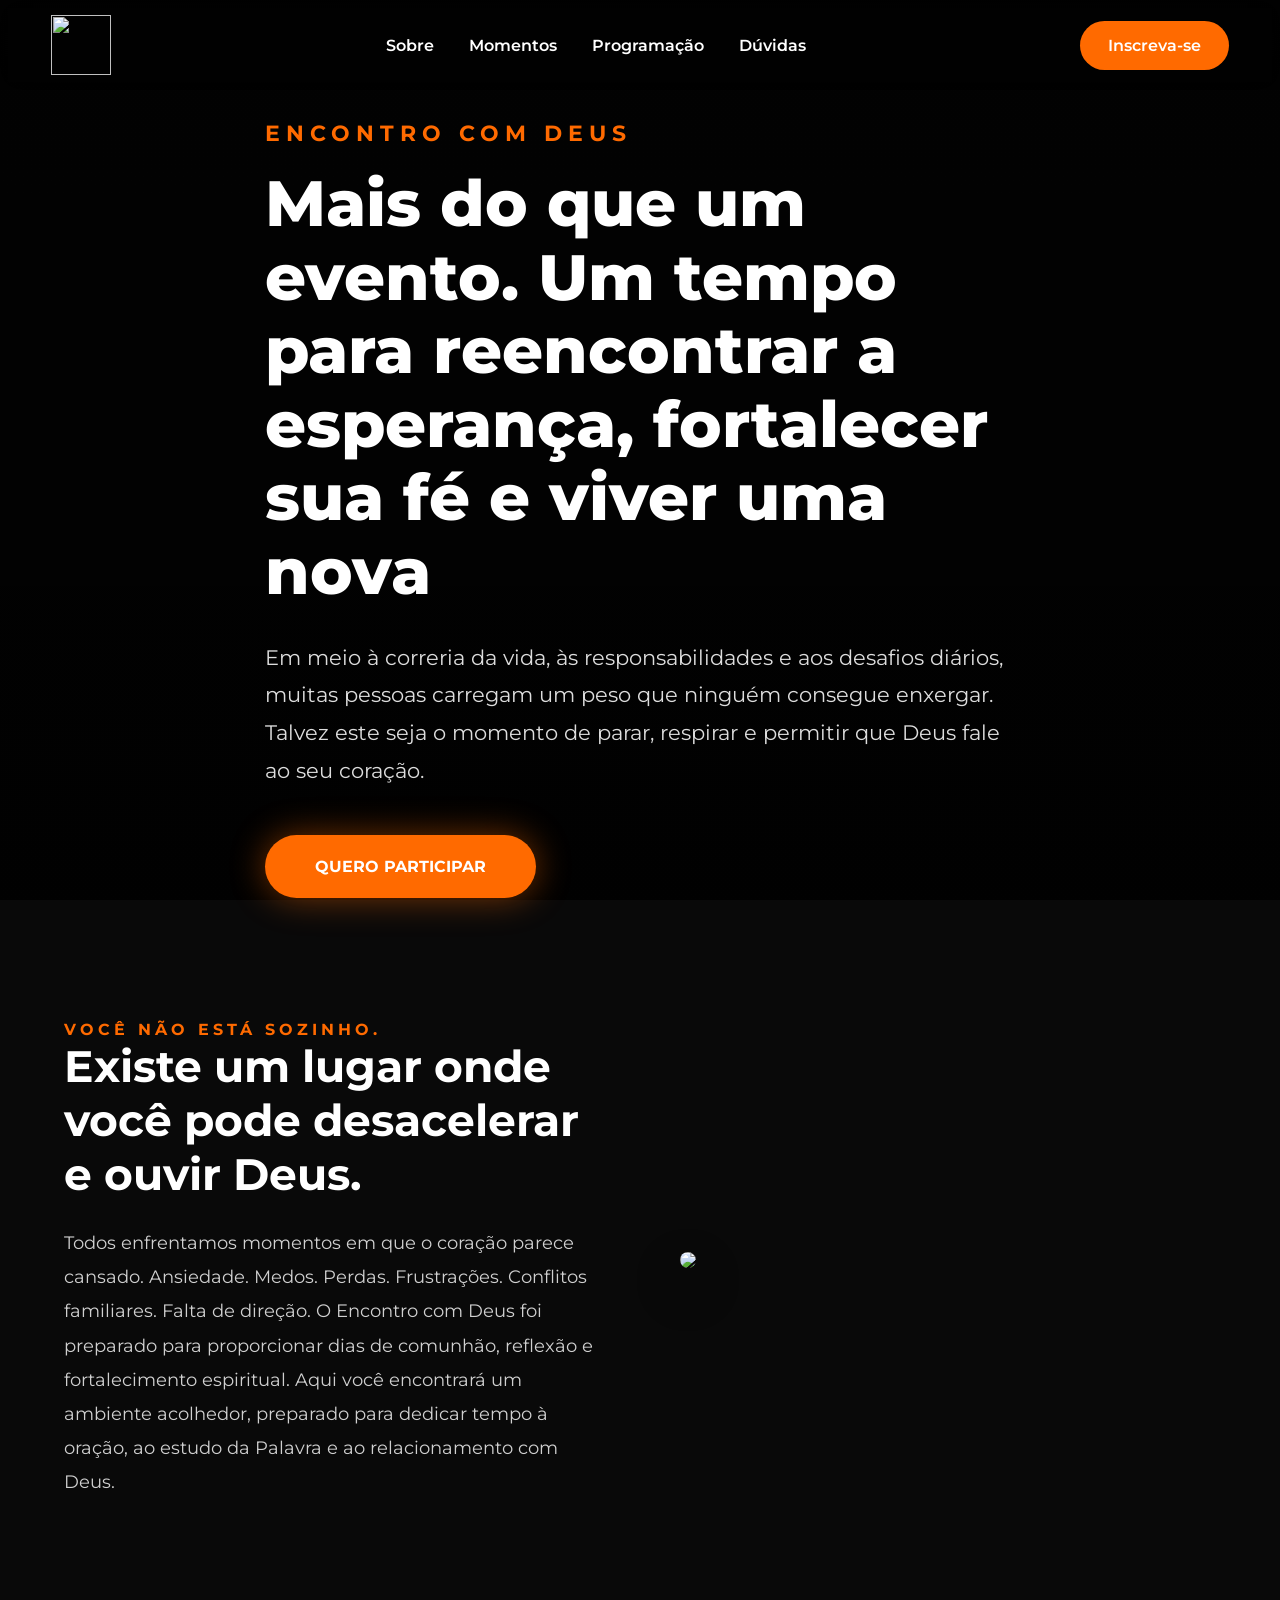
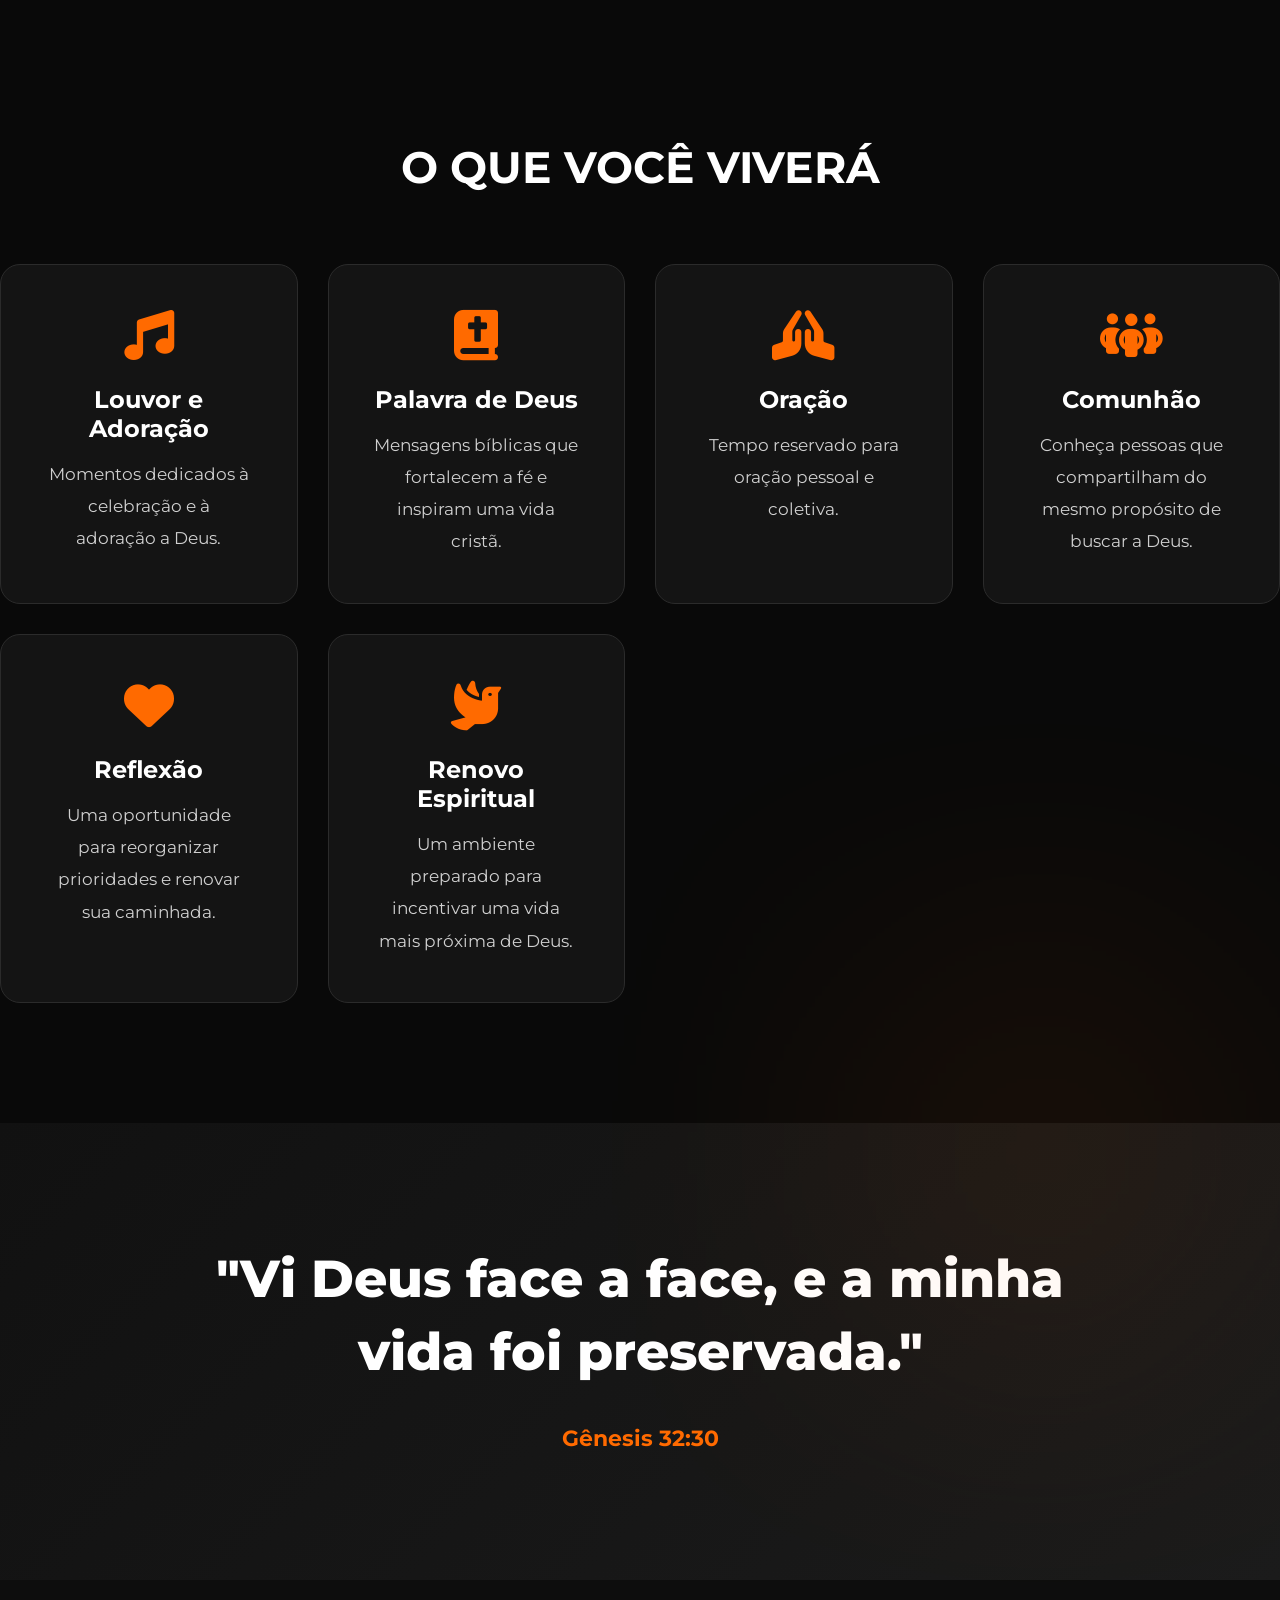
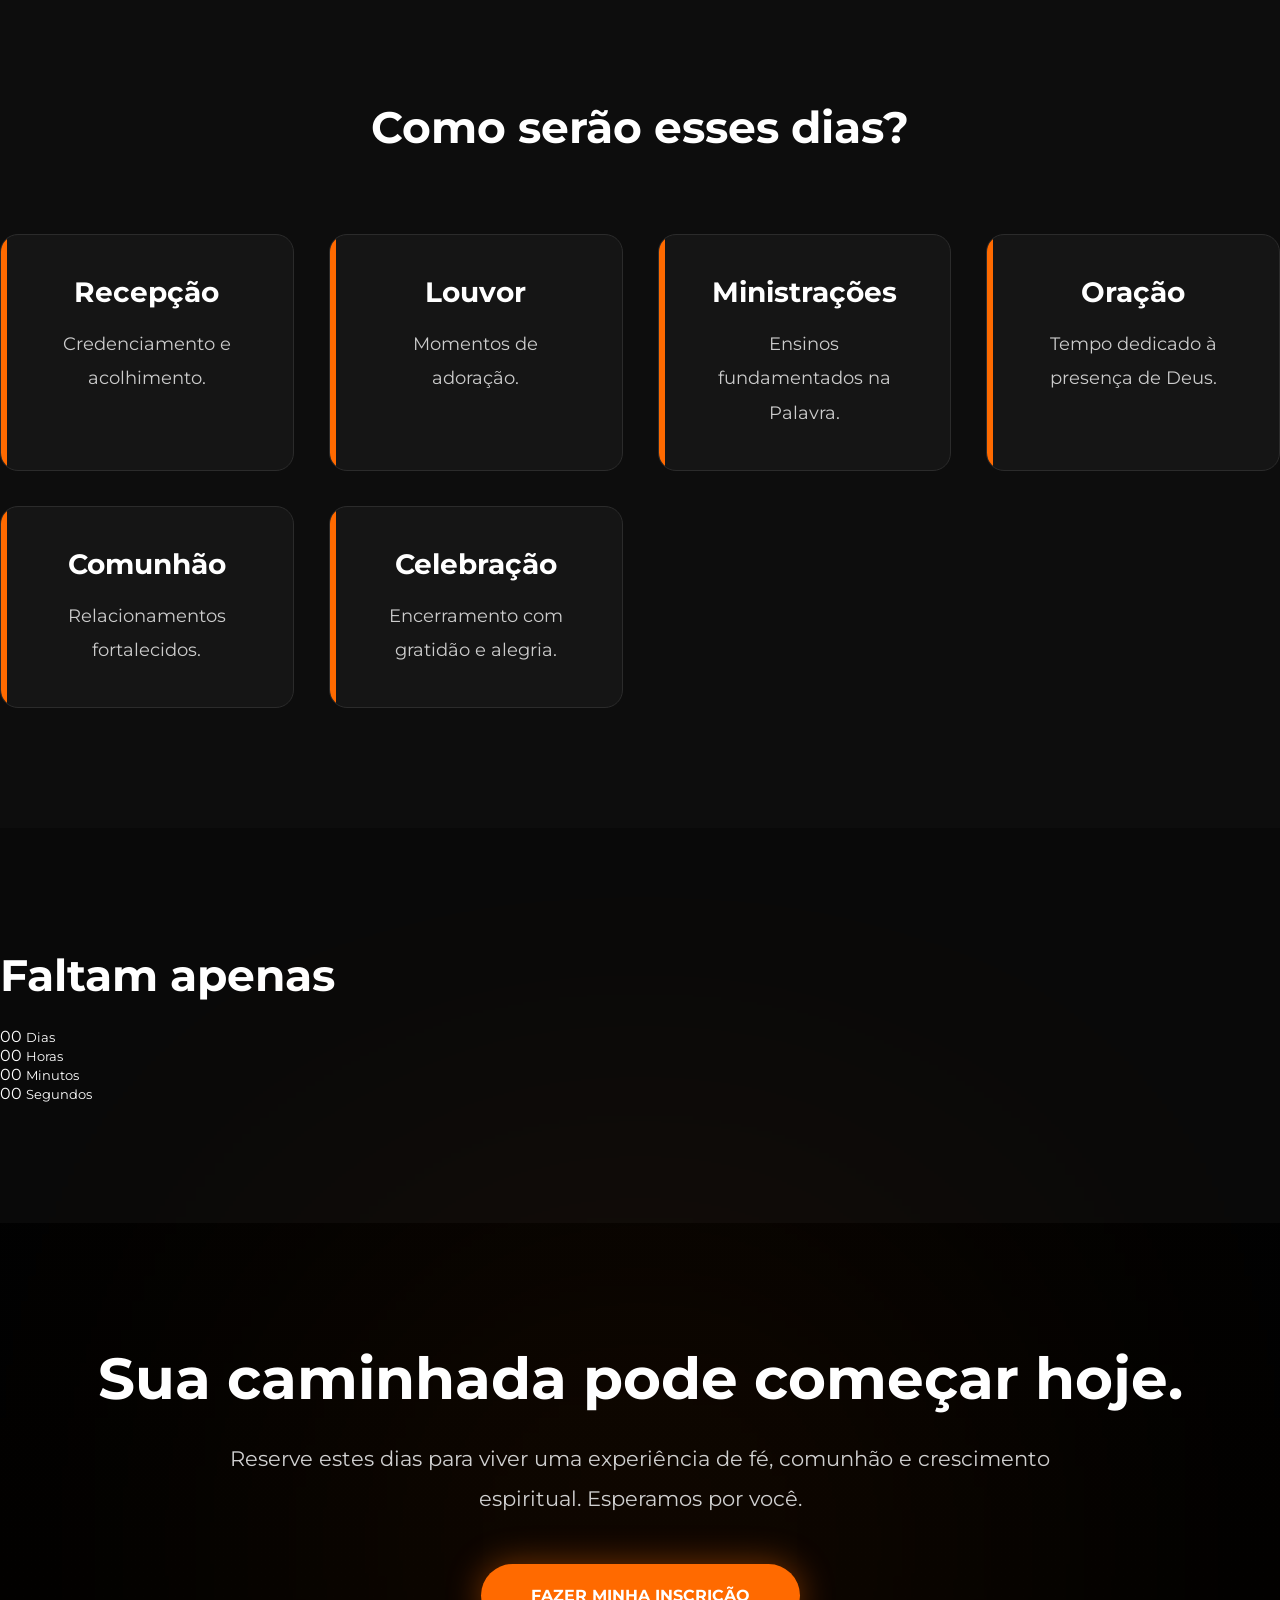
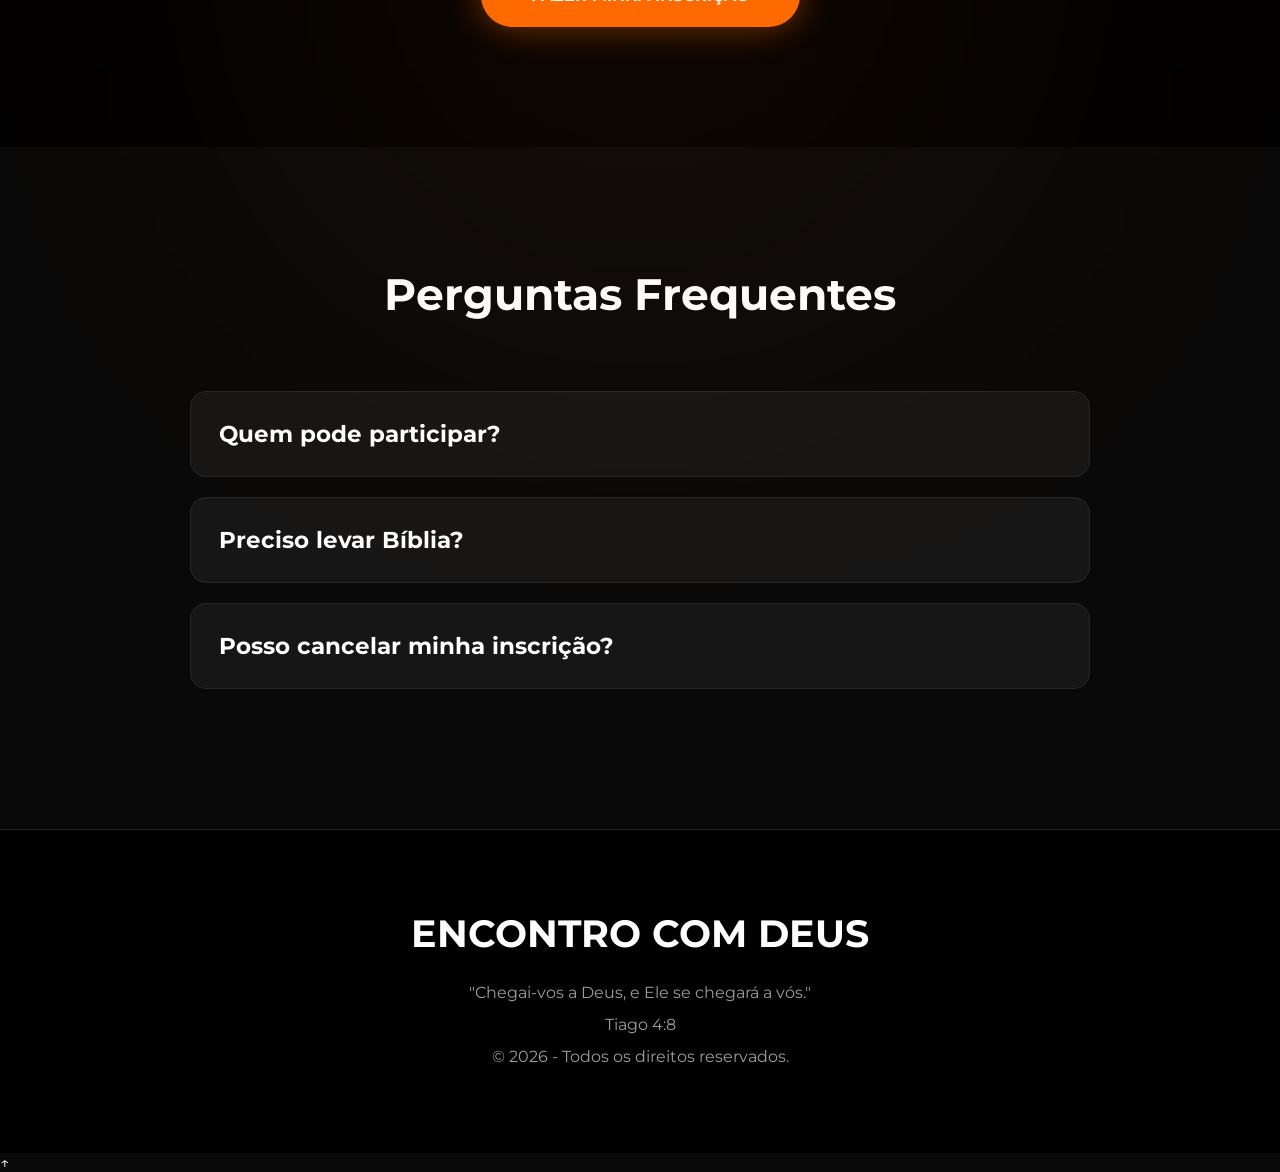
==== index.html @ dfcd941d "Add files via upload" ====
<html lang="pt-BR">

<head>

<meta charset="UTF-8">
<meta name="viewport" content="width=device-width, initial-scale=1.0">

<title>Encontro com Deus | Uma experiência que pode transformar sua vida</title>

<meta name="description" content="Participe do Encontro com Deus. Um retiro preparado para proporcionar momentos de reflexão, comunhão, oração e fortalecimento da fé.">

<link rel="preconnect" href="https://fonts.googleapis.com">
<link rel="preconnect" href="https://fonts.gstatic.com" crossorigin>

<link href="https://fonts.googleapis.com/css2?family=Montserrat:wght@300;400;500;600;700;800&display=swap" rel="stylesheet">

<link rel="stylesheet" href="style.css">

<link rel="stylesheet"
href="https://cdnjs.cloudflare.com/ajax/libs/font-awesome/6.5.2/css/all.min.css">

</head>

<body>

<header>

<nav class="navbar">

<div class="logo">

<img src="img/logo.png">

</div>

<ul>

<li><a href="#sobre">Sobre</a></li>

<li><a href="#momentos">Momentos</a></li>

<li><a href="#programacao">Programação</a></li>

<li><a href="#faq">Dúvidas</a></li>

</ul>

<a href="LINK_GOOGLE_FORMS" class="btn-menu">

Inscreva-se

</a>

</nav>

</header>

<section class="hero">

<div class="overlay"></div>

<div class="hero-content">

<h3>ENCONTRO COM DEUS</h3>

<h1>

Mais do que um evento.

Um tempo para reencontrar a esperança,
fortalecer sua fé e viver uma nova experiência com Deus.

</h1>

<p>

Em meio à correria da vida, às responsabilidades e aos desafios diários, muitas pessoas carregam um peso que ninguém consegue enxergar.

Talvez este seja o momento de parar, respirar e permitir que Deus fale ao seu coração.

</p>

<a href="https://forms.gle/5TRZBUUf41efLRYp8" class="btn-primary">

QUERO PARTICIPAR

</a>

</div>

</section>

<section id="sobre" class="sobre">

<div class="container">

<div class="texto">

<span>VOCÊ NÃO ESTÁ SOZINHO.</span>

<h2>

Existe um lugar onde você pode desacelerar e ouvir Deus.

</h2>

<p>

Todos enfrentamos momentos em que o coração parece cansado.

Ansiedade.

Medos.

Perdas.

Frustrações.

Conflitos familiares.

Falta de direção.

O Encontro com Deus foi preparado para proporcionar dias de comunhão, reflexão e fortalecimento espiritual.

Aqui você encontrará um ambiente acolhedor, preparado para dedicar tempo à oração, ao estudo da Palavra e ao relacionamento com Deus.

</p>

</div>

<div class="imagem">

<img src="img/oracao.png">

</div>

</div>

</section>

<section id="momentos" class="cards">

<h2>

O QUE VOCÊ VIVERÁ

</h2>

<div class="grid">

<div class="card">

<i class="fa-solid fa-music"></i>

<h3>Louvor e Adoração</h3>

<p>

Momentos dedicados à celebração e à adoração a Deus.

</p>

</div>

<div class="card">

<i class="fa-solid fa-book-bible"></i>

<h3>Palavra de Deus</h3>

<p>

Mensagens bíblicas que fortalecem a fé e inspiram uma vida cristã.

</p>

</div>

<div class="card">

<i class="fa-solid fa-hands-praying"></i>

<h3>Oração</h3>

<p>

Tempo reservado para oração pessoal e coletiva.

</p>

</div>

<div class="card">

<i class="fa-solid fa-people-group"></i>

<h3>Comunhão</h3>

<p>

Conheça pessoas que compartilham do mesmo propósito de buscar a Deus.

</p>

</div>

<div class="card">

<i class="fa-solid fa-heart"></i>

<h3>Reflexão</h3>

<p>

Uma oportunidade para reorganizar prioridades e renovar sua caminhada.

</p>

</div>

<div class="card">

<i class="fa-solid fa-dove"></i>

<h3>Renovo Espiritual</h3>

<p>

Um ambiente preparado para incentivar uma vida mais próxima de Deus.

</p>

</div>

</div>

</section>

<section class="versiculo">

<div class="container">

<h2>

"Vi Deus face a face, e a minha vida foi preservada."

</h2>

<p>

Gênesis 32:30

</p>

</div>

</section>

<section id="programacao">

<h2>

Como serão esses dias?

</h2>

<div class="timeline">

<div>

<h3>Recepção</h3>

<p>Credenciamento e acolhimento.</p>

</div>

<div>

<h3>Louvor</h3>

<p>Momentos de adoração.</p>

</div>

<div>

<h3>Ministrações</h3>

<p>Ensinos fundamentados na Palavra.</p>

</div>

<div>

<h3>Oração</h3>

<p>Tempo dedicado à presença de Deus.</p>

</div>

<div>

<h3>Comunhão</h3>

<p>Relacionamentos fortalecidos.</p>

</div>

<div>

<h3>Celebração</h3>

<p>Encerramento com gratidão e alegria.</p>

</div>

</div>

</section>

<section class="cta">

<div class="overlay"></div>

<div class="content">

<h2>

Sua caminhada pode começar hoje.

</h2>

<p>

Reserve estes dias para viver uma experiência de fé, comunhão e crescimento espiritual.

Esperamos por você.

</p>

<a href="https://forms.gle/5TRZBUUf41efLRYp8" class="btn-primary">

FAZER MINHA INSCRIÇÃO

</a>

</div>

</section>

<section id="faq">

<h2>

Perguntas Frequentes

</h2>

<div class="faq">

<div class="item">

<h3>

Quem pode participar?

</h3>

<p>

Todas as pessoas inscritas conforme as orientações da organização.

</p>

</div>

<div class="item">

<h3>

Preciso levar Bíblia?

</h3>

<p>

Sim. Recomendamos levar sua Bíblia, roupas confortáveis, itens de higiene e medicamentos de uso contínuo.

</p>

</div>

<div class="item">

<h3>

Posso cancelar minha inscrição?

</h3>

<p>

Entre em contato com a organização para orientações.

</p>

</div>

</div>

</section>

<footer>

<h2>

ENCONTRO COM DEUS

</h2>

<p>

"Chegai-vos a Deus, e Ele se chegará a vós."

<br>

Tiago 4:8

</p>

<p>

© 2026 - Todos os direitos reservados.

</p>

</footer>

<script src="script.js"></script>

</body>

</html>
---- style.css ----
/* ===================================================
   ENCONTRO COM DEUS
   Landing Page Premium
=================================================== */

:root{

    --black:#090909;
    --dark:#111111;
    --orange:#ff6a00;
    --orange2:#ff8c1a;
    --white:#ffffff;
    --gray:#bdbdbd;
    --border:#2b2b2b;

    --radius:18px;

    --shadow:0 20px 50px rgba(0,0,0,.35);

}

*{

margin:0;
padding:0;
box-sizing:border-box;

}

html{

scroll-behavior:smooth;

}

body{

font-family:'Montserrat',sans-serif;
background:var(--black);
color:white;
overflow-x:hidden;

}

img{

max-width:100%;

}

a{

text-decoration:none;

}

.container{

width:min(1200px,90%);
margin:auto;

}

/*=========================
MENU
==========================*/

header{

position:fixed;
width:100%;
top:0;
left:0;
z-index:999;

background:rgba(0,0,0,.45);
backdrop-filter:blur(12px);

transition:.4s;

}

.navbar{

height:90px;

display:flex;
justify-content:space-between;
align-items:center;

width:min(1200px,92%);
margin:auto;

}

.logo img{

height:60px;

}

.navbar ul{

display:flex;
gap:35px;

list-style:none;

}

.navbar a{

color:white;

font-weight:600;

transition:.3s;

}

.navbar ul a:hover{

color:var(--orange);

}

.btn-menu{

background:var(--orange);

padding:15px 28px;

border-radius:40px;

font-weight:700;

transition:.35s;

}

.btn-menu:hover{

background:white;

color:black;

transform:translateY(-3px);

}

/*=========================
HERO
==========================*/

.hero{

height:100vh;

background:
linear-gradient(rgba(0,0,0,.75),
rgba(0,0,0,.88)),
url(img/banner.jpg);

background-size:cover;
background-position:center;

display:flex;

align-items:center;

position:relative;

}

.hero-content{

width:min(1200px,90%);
margin:auto;

max-width:750px;

}

.hero h3{

color:var(--orange);

font-size:22px;

letter-spacing:6px;

margin-bottom:20px;

}

.hero h1{

font-size:64px;

line-height:1.15;

font-weight:800;

margin-bottom:30px;

}

.hero p{

font-size:21px;

color:#ddd;

line-height:1.8;

margin-bottom:45px;

}

.btn-primary{

display:inline-block;

padding:22px 50px;

background:var(--orange);

color:white;

font-weight:700;

border-radius:60px;

transition:.4s;

box-shadow:0 0 35px rgba(255,106,0,.45);

}

.btn-primary:hover{

transform:translateY(-5px);

background:white;

color:black;

}

/*=========================
SEÇÕES
==========================*/

section{

padding:120px 0;

}

section h2{

font-size:44px;

margin-bottom:25px;

}

section p{

font-size:18px;

line-height:1.9;

color:#d0d0d0;

}

/*=========================
SOBRE
==========================*/

.sobre .container{

display:grid;

grid-template-columns:1fr 1fr;

gap:80px;

align-items:center;

}

.sobre span{

color:var(--orange);

font-weight:700;

letter-spacing:4px;

}

.sobre img{

border-radius:25px;

box-shadow:var(--shadow);

}

/*=========================
CARDS
==========================*/

.cards{

text-align:center;

}

.grid{

display:grid;

grid-template-columns:

repeat(auto-fit,minmax(280px,1fr));

gap:30px;

margin-top:70px;

}

.card{

background:#141414;

padding:45px;

border-radius:20px;

border:1px solid var(--border);

transition:.4s;

}

.card:hover{

transform:translateY(-10px);

border-color:var(--orange);

box-shadow:

0 15px 40px rgba(255,106,0,.15);

}

.card i{

font-size:50px;

color:var(--orange);

margin-bottom:25px;

}

.card h3{

margin-bottom:15px;

font-size:24px;

}

.card p{

font-size:17px;

}
/*==================================
VERSÍCULO
===================================*/

.versiculo{

    background:linear-gradient(135deg,#111,#1b1b1b);
    text-align:center;
    position:relative;

}

.versiculo::before{

    content:"";
    position:absolute;
    width:220px;
    height:220px;
    background:#ff6a00;
    filter:blur(150px);
    top:-80px;
    right:10%;
    opacity:.25;

}

.versiculo h2{

    font-size:52px;
    max-width:900px;
    margin:auto;
    line-height:1.4;
    font-weight:800;

}

.versiculo p{

    margin-top:30px;
    color:var(--orange);
    font-size:22px;
    font-weight:700;

}

/*==================================
TIMELINE
===================================*/

#programacao{

    background:#0d0d0d;
    text-align:center;

}

.timeline{

    margin-top:80px;

    display:grid;

    grid-template-columns:repeat(auto-fit,minmax(280px,1fr));

    gap:35px;

}

.timeline div{

    background:#151515;

    border:1px solid #2b2b2b;

    border-radius:18px;

    padding:40px;

    transition:.35s;

    position:relative;

    overflow:hidden;

}

.timeline div::before{

    content:"";

    position:absolute;

    top:0;
    left:0;

    width:6px;
    height:100%;

    background:var(--orange);

}

.timeline div:hover{

    transform:translateY(-8px);

    border-color:var(--orange);

    box-shadow:0 20px 45px rgba(255,106,0,.18);

}

.timeline h3{

    font-size:28px;
    margin-bottom:18px;

}

.timeline p{

    color:#ccc;

}

/*==================================
CTA
===================================*/

.cta{

    position:relative;

    background:

    linear-gradient(rgba(0,0,0,.85),
    rgba(0,0,0,.90)),
    url(img/cta.jpg);

    background-size:cover;
    background-position:center;

    text-align:center;

}

.cta::before{

    content:"";

    position:absolute;

    width:400px;
    height:400px;

    background:#ff6a00;

    filter:blur(220px);

    opacity:.18;

    left:50%;

    transform:translateX(-50%);

}

.cta .content{

    position:relative;
    z-index:2;

}

.cta h2{

    font-size:58px;

    margin-bottom:25px;

}

.cta p{

    max-width:850px;

    margin:auto;

    margin-bottom:45px;

    font-size:21px;

}

/*==================================
FAQ
===================================*/

#faq{

    background:#090909;

}

#faq h2{

    text-align:center;

    margin-bottom:70px;

}

.faq{

    width:min(900px,92%);

    margin:auto;

}

.item{

    margin-bottom:20px;

    border-radius:16px;

    background:#161616;

    border:1px solid #292929;

    overflow:hidden;

}

.item h3{

    padding:28px;

    cursor:pointer;

    font-size:23px;

    transition:.3s;

}

.item h3:hover{

    color:var(--orange);

}

.item p{

    padding:0 28px 28px;

    color:#bfbfbf;

}

/*==================================
FOOTER
===================================*/

footer{

    padding:80px 0;

    background:#000;

    text-align:center;

    border-top:1px solid #222;

}

footer h2{

    font-size:38px;

    margin-bottom:20px;

}

footer p{

    color:#9c9c9c;

    line-height:2;

}

/*==================================
BOTÃO FLUTUANTE
===================================*/

.whatsapp{

    position:fixed;

    right:25px;

    bottom:25px;

    width:70px;

    height:70px;

    background:#25D366;

    border-radius:50%;

    display:flex;

    align-items:center;

    justify-content:center;

    color:white;

    font-size:34px;

    z-index:999;

    box-shadow:0 15px 35px rgba(0,0,0,.4);

    transition:.3s;

}

.whatsapp:hover{

    transform:scale(1.12);

}

/*==================================
ANIMAÇÕES
===================================*/

.fade{

    opacity:0;

    transform:translateY(50px);

    transition:all .8s ease;

}

.fade.show{

    opacity:1;

    transform:translateY(0);

}

.glow{

    animation:glow 2.8s infinite;

}

@keyframes glow{

0%{

box-shadow:0 0 10px rgba(255,106,0,.2);

}

50%{

box-shadow:0 0 35px rgba(255,106,0,.65);

}

100%{

box-shadow:0 0 10px rgba(255,106,0,.2);

}

}

/*==================================
RESPONSIVIDADE
===================================*/

@media(max-width:992px){

.hero h1{

font-size:46px;

}

.sobre .container{

grid-template-columns:1fr;

}

.navbar ul{

display:none;

}

section{

padding:90px 0;

}

}

@media(max-width:768px){

.hero{

text-align:center;

}

.hero h1{

font-size:36px;

}

.hero p{

font-size:18px;

}

.btn-primary{

padding:18px 35px;

}

section h2{

font-size:34px;

}

.timeline{

grid-template-columns:1fr;

}

.grid{

grid-template-columns:1fr;

}

.card{

padding:35px;

}

.cta h2{

font-size:38px;

}

.versiculo h2{

font-size:36px;

}

}

@media(max-width:480px){

.hero h1{

font-size:30px;

}

.hero p{

font-size:17px;

}

.btn-menu{

display:none;

}

.logo img{

height:50px;

}

}
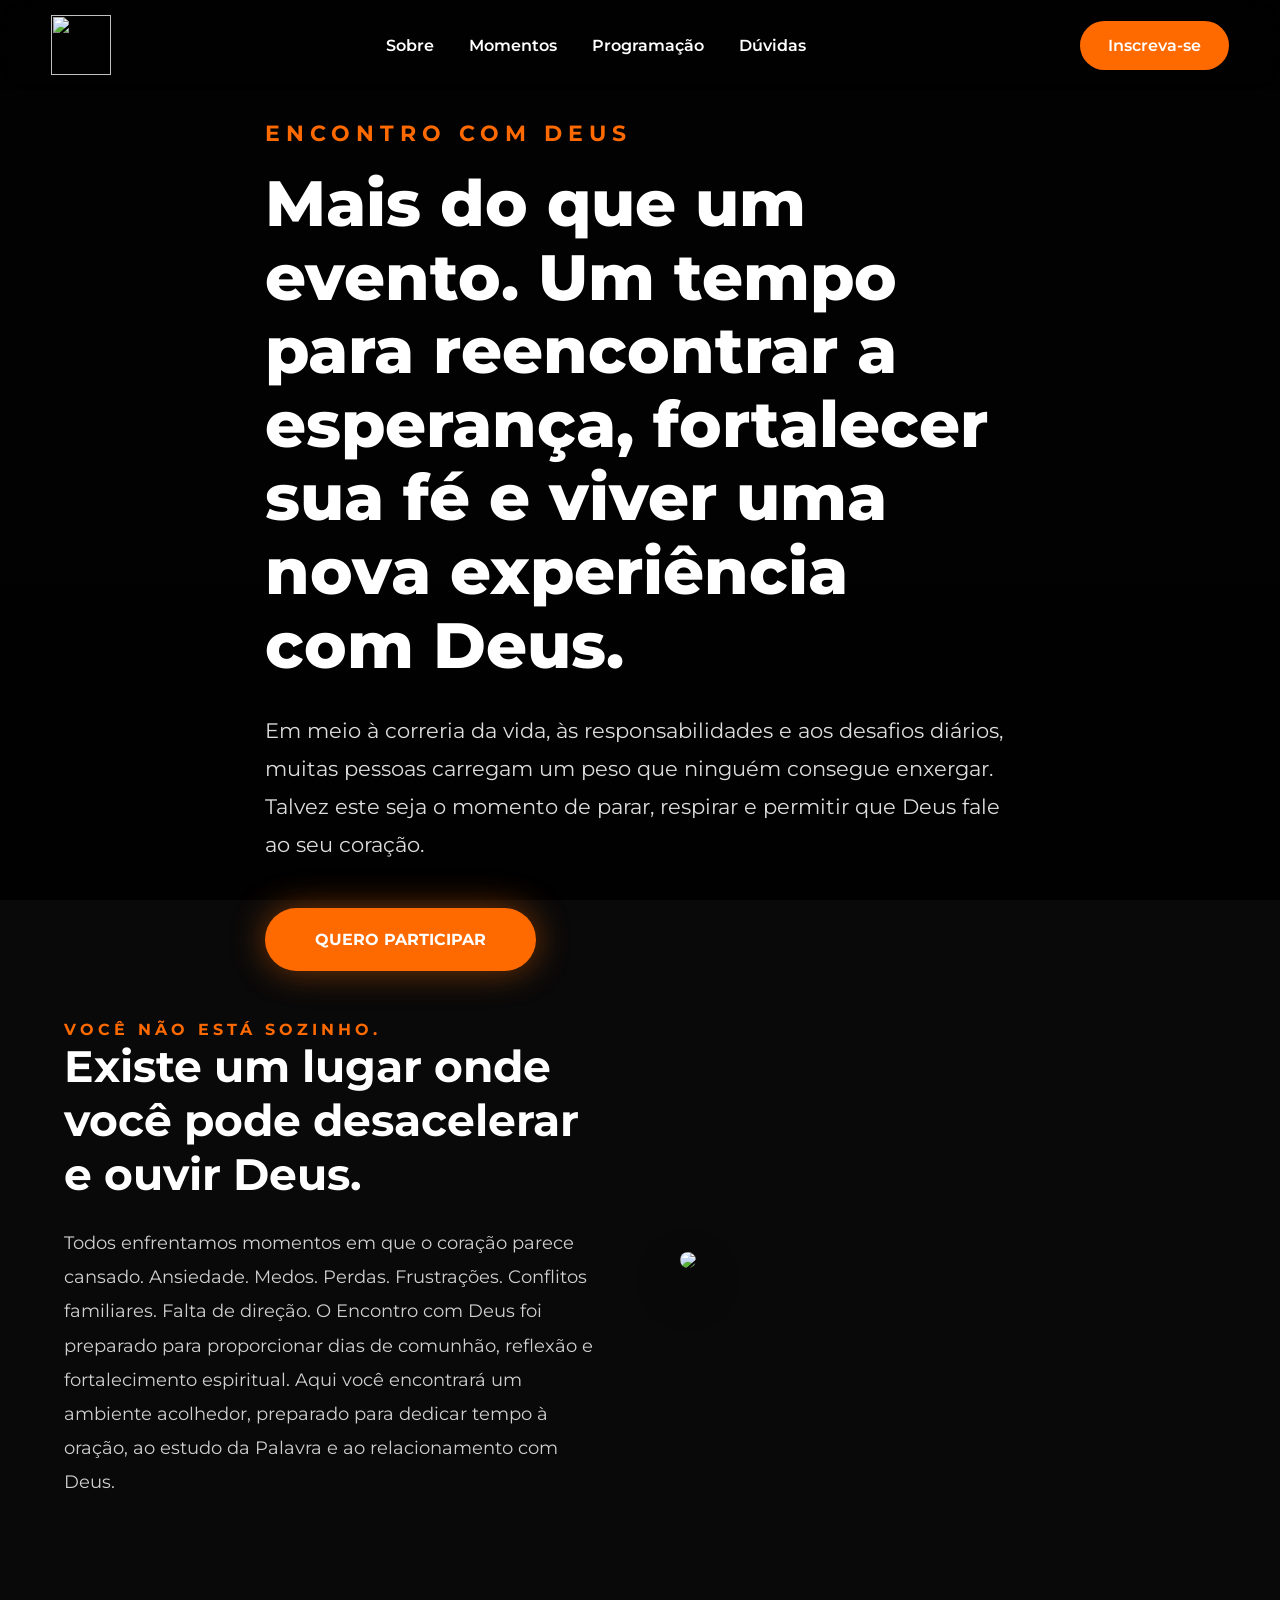
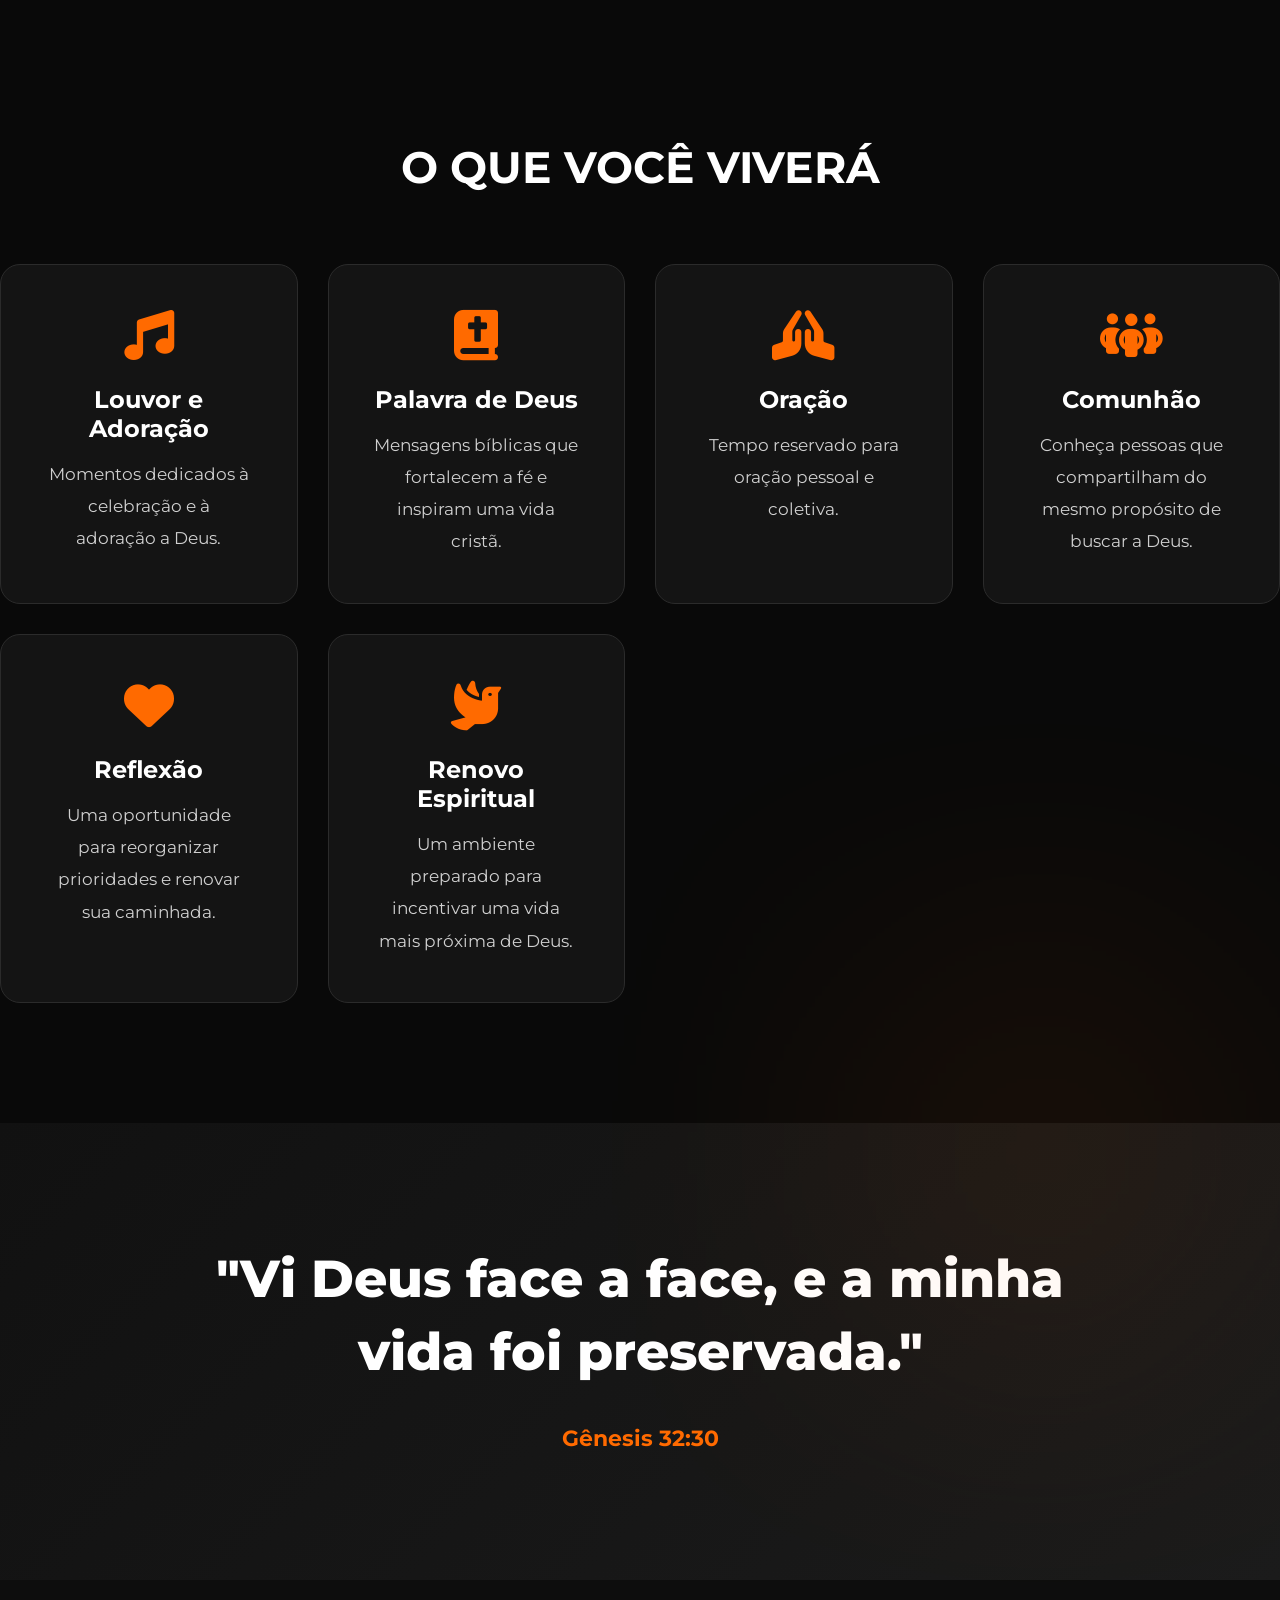
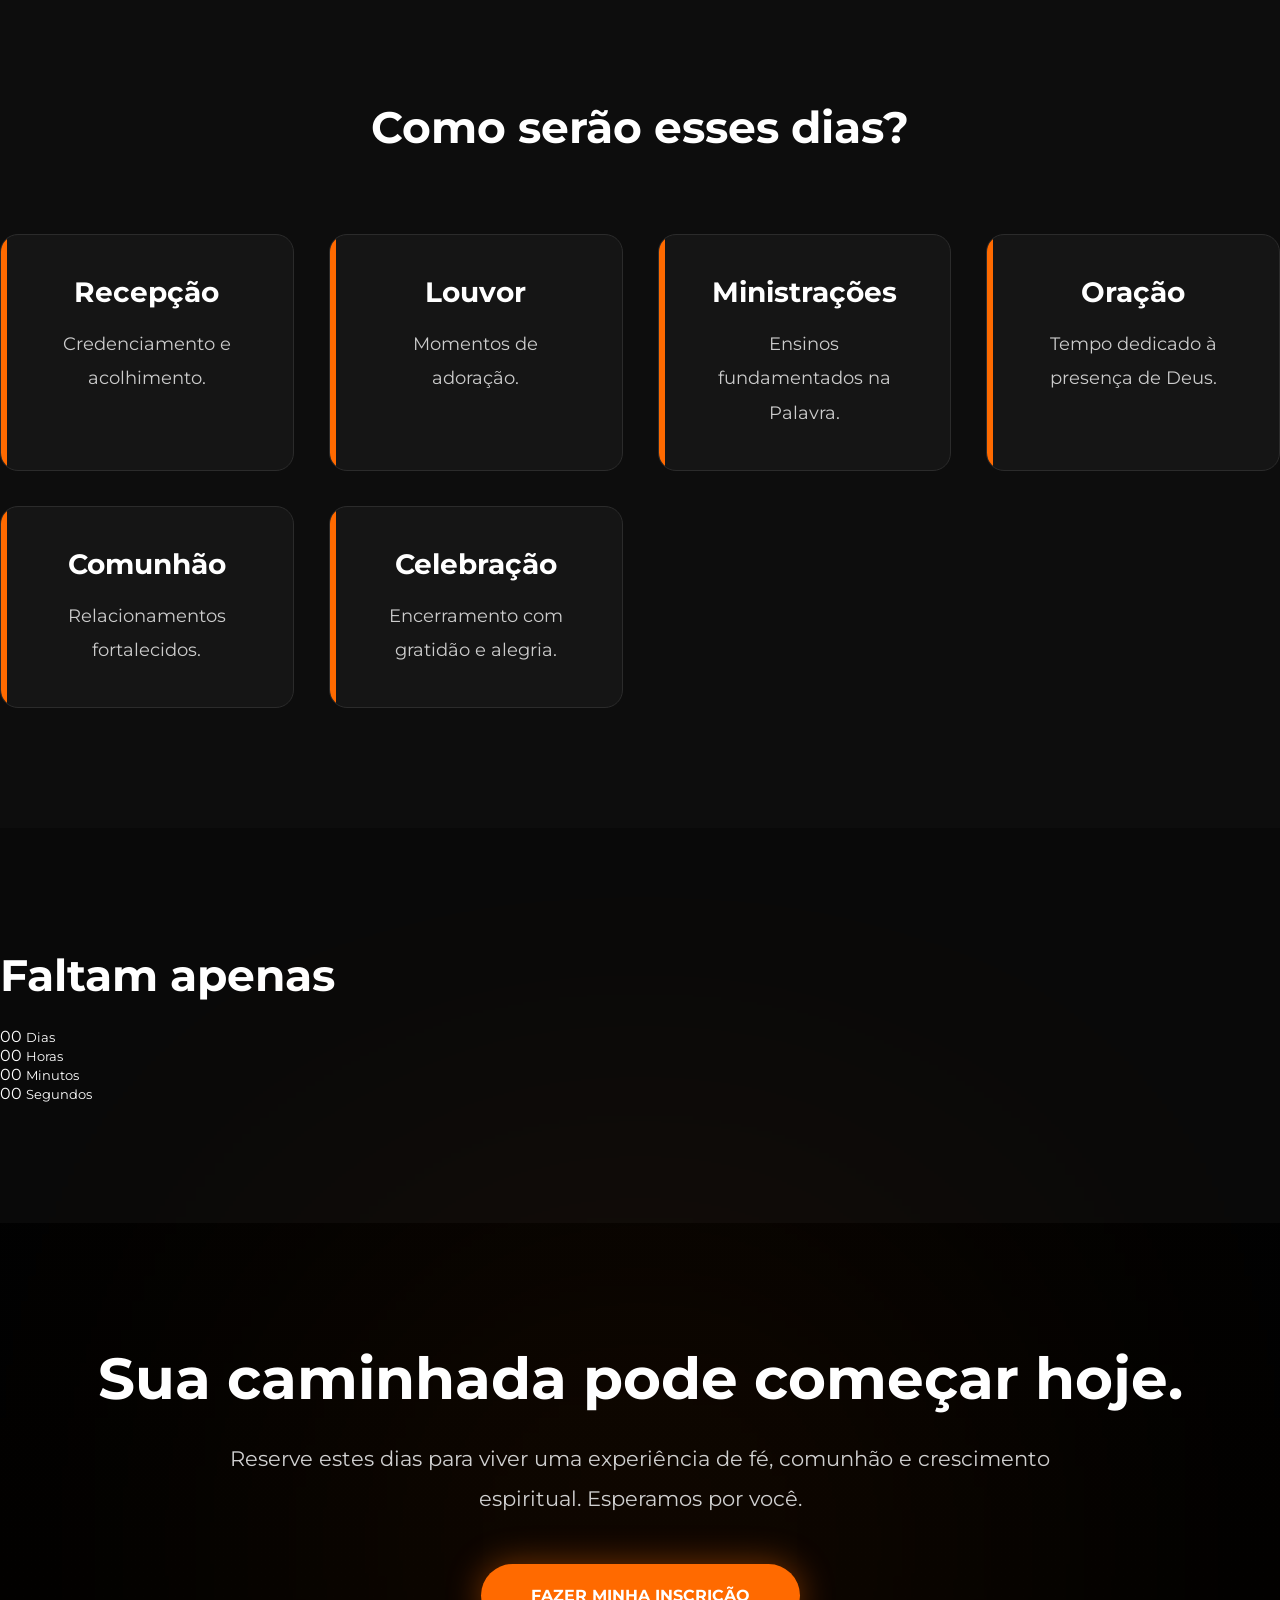
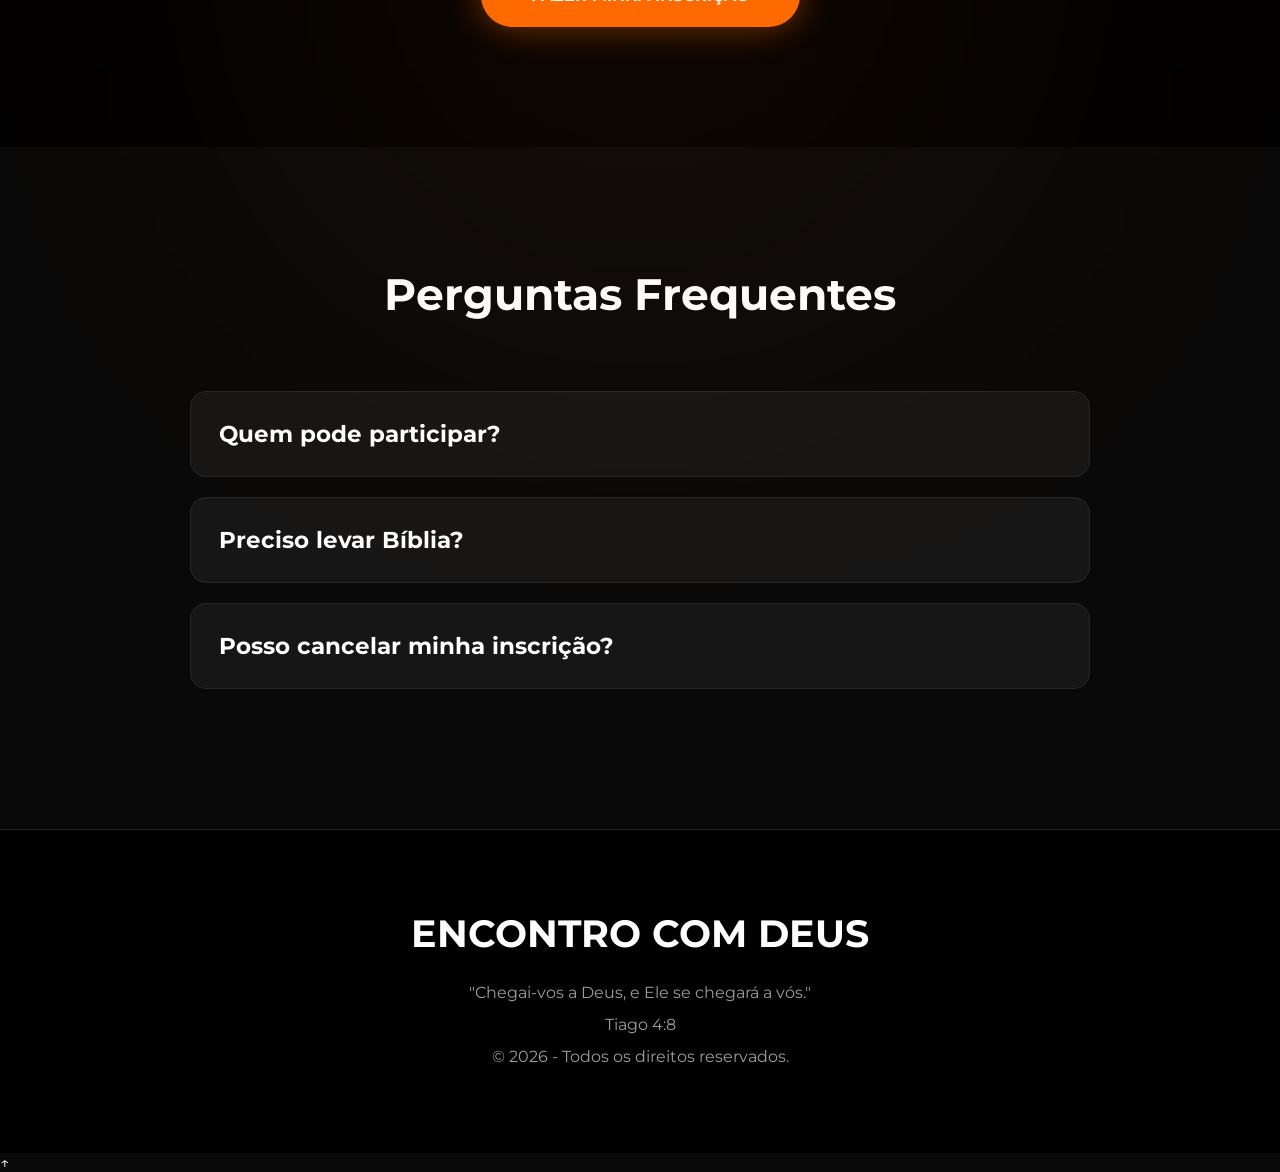
==== commit 35fc405e: "Update index.html" ====
--- a/index.html
+++ b/index.html
@@ -45,7 +45,7 @@
 
 </ul>
 
-<a href="LINK_GOOGLE_FORMS" class="btn-menu">
+<a href="https://forms.gle/5TRZBUUf41efLRYp8" class="btn-menu">
 
 Inscreva-se
 
@@ -440,4 +440,4 @@
 
 </body>
 
-</html>+</html>
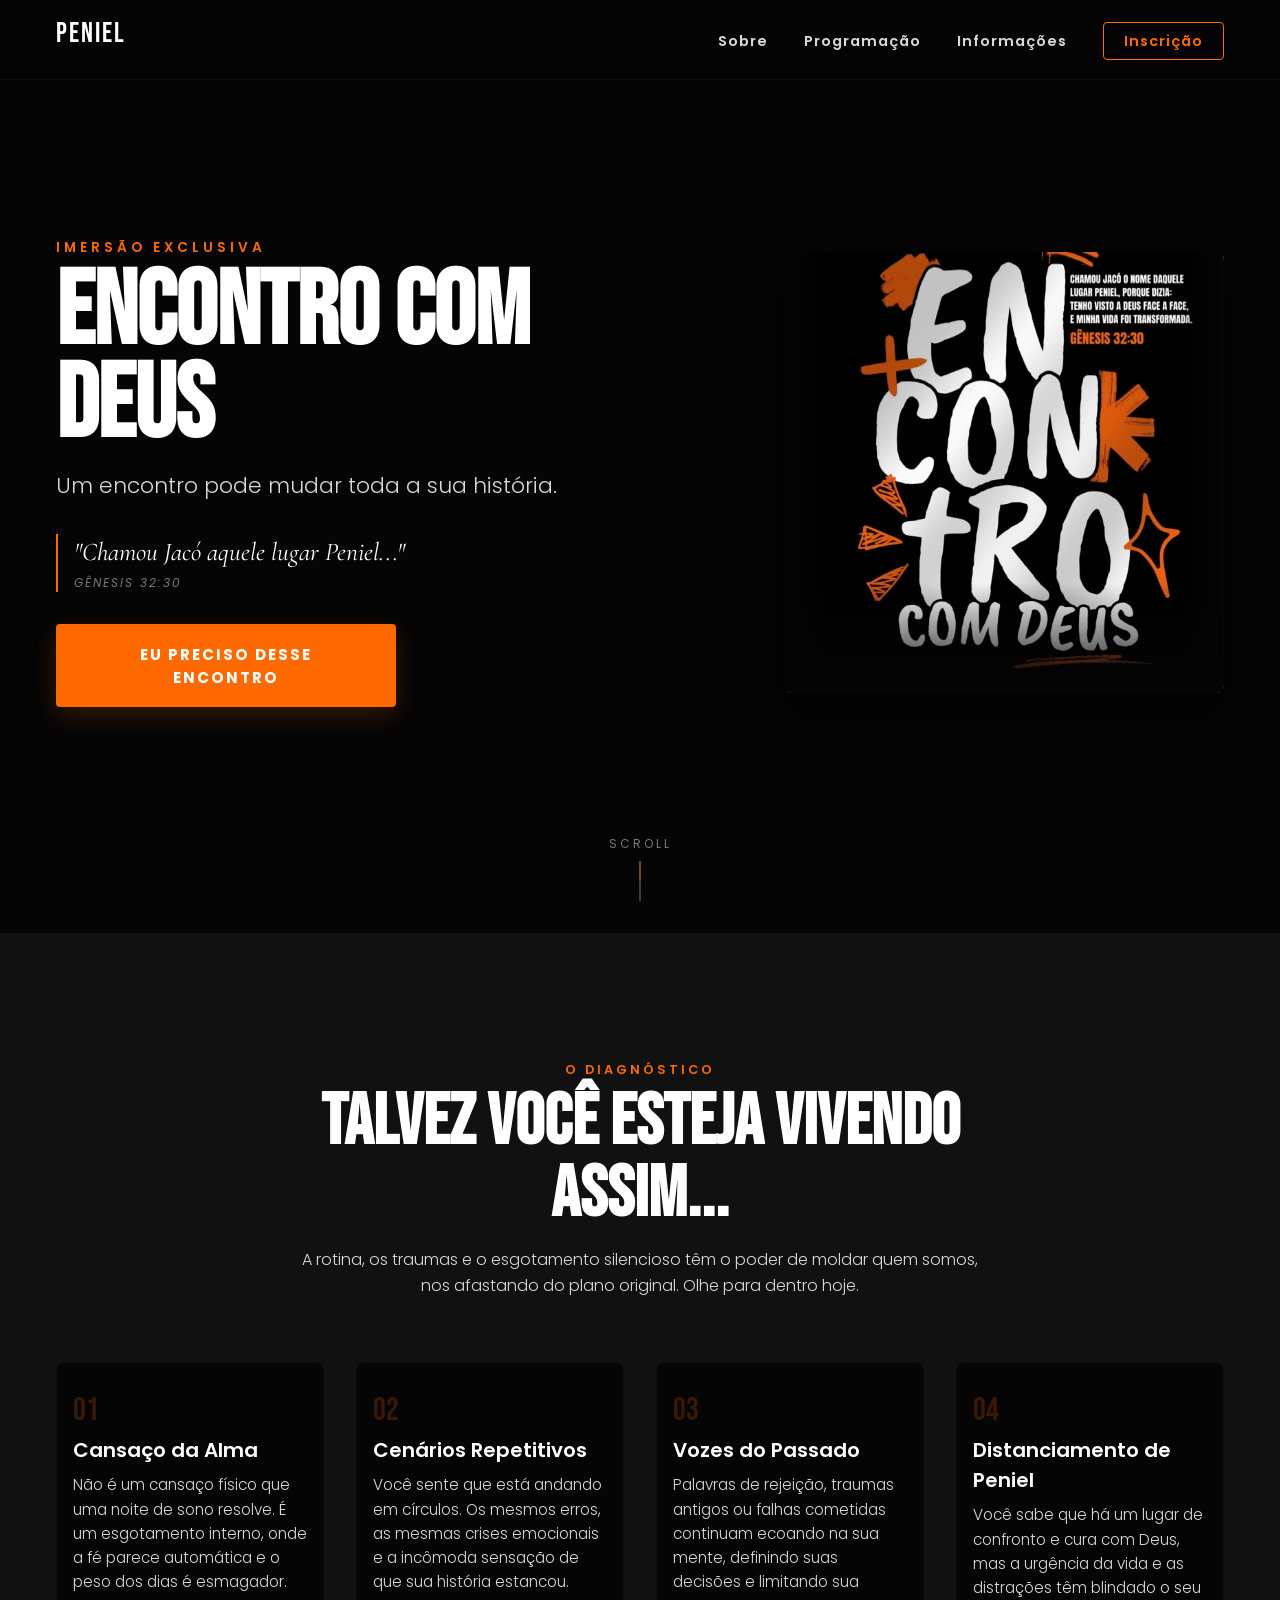
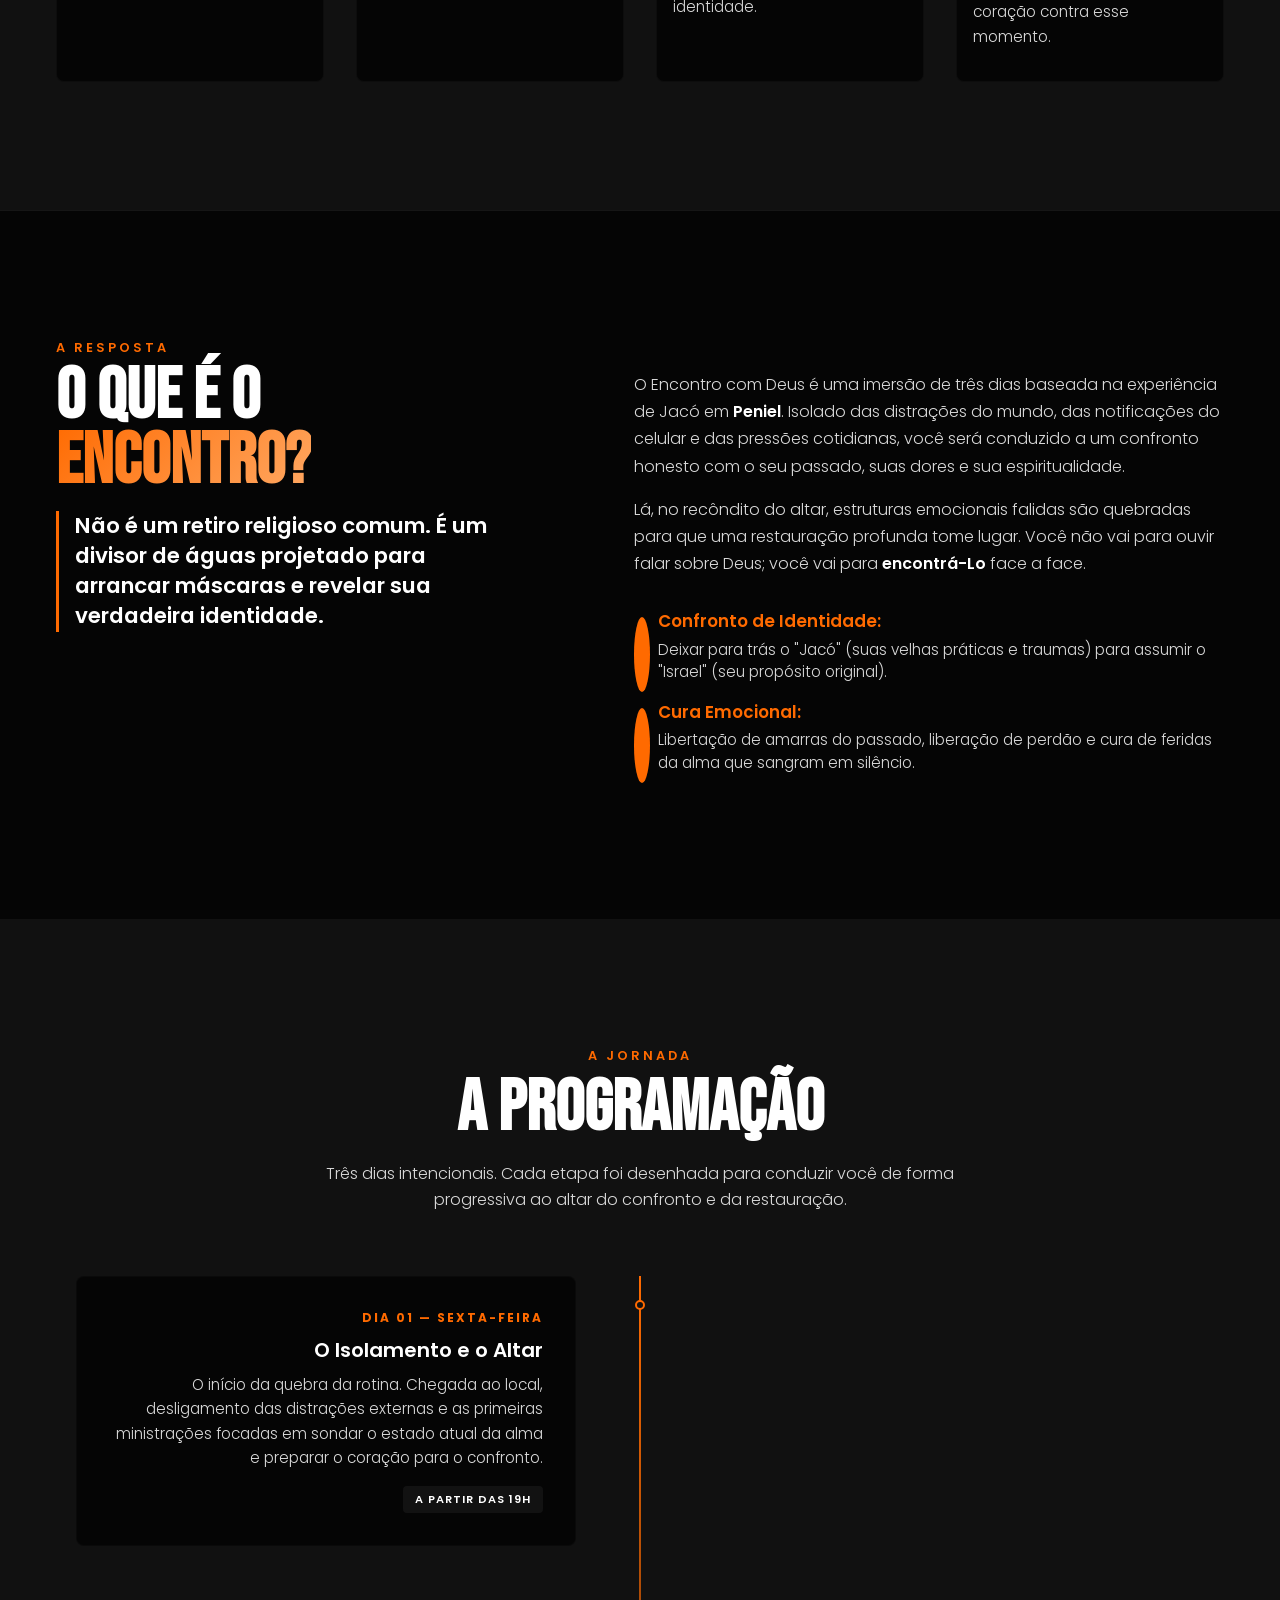
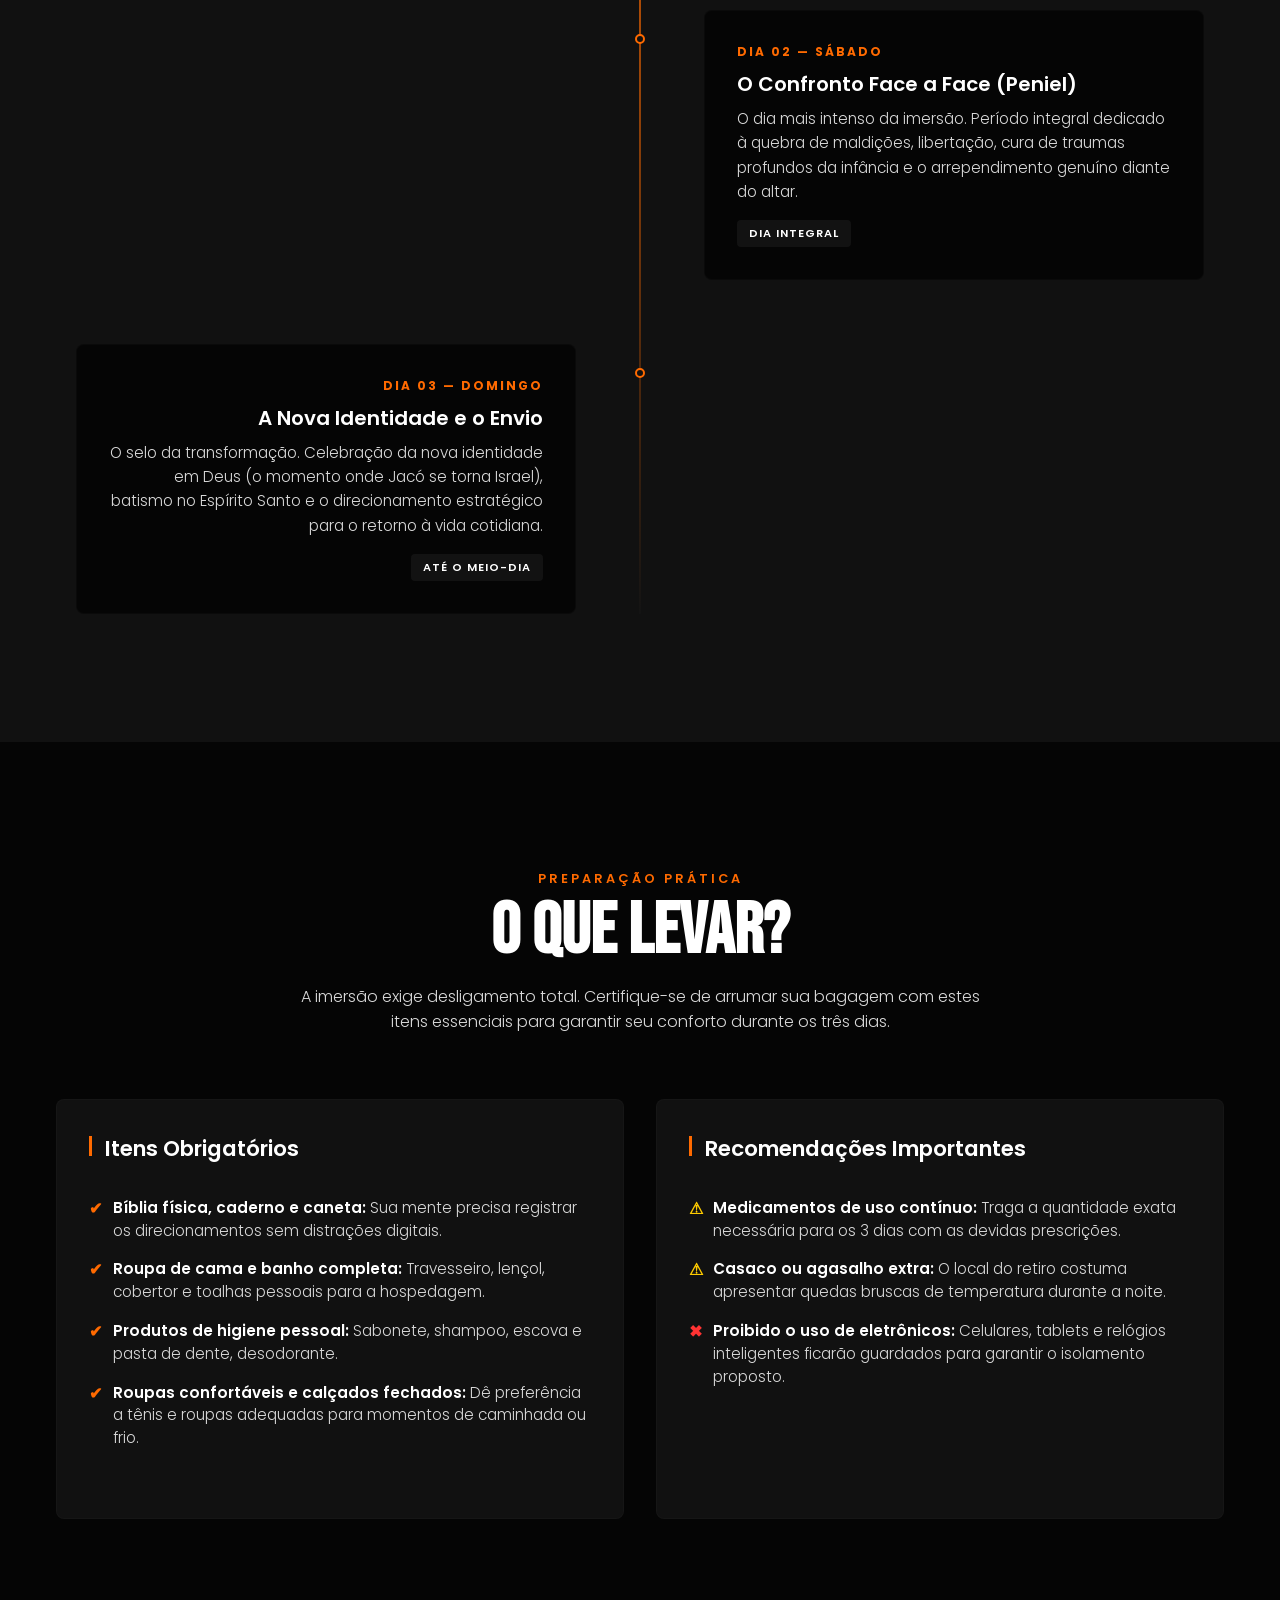
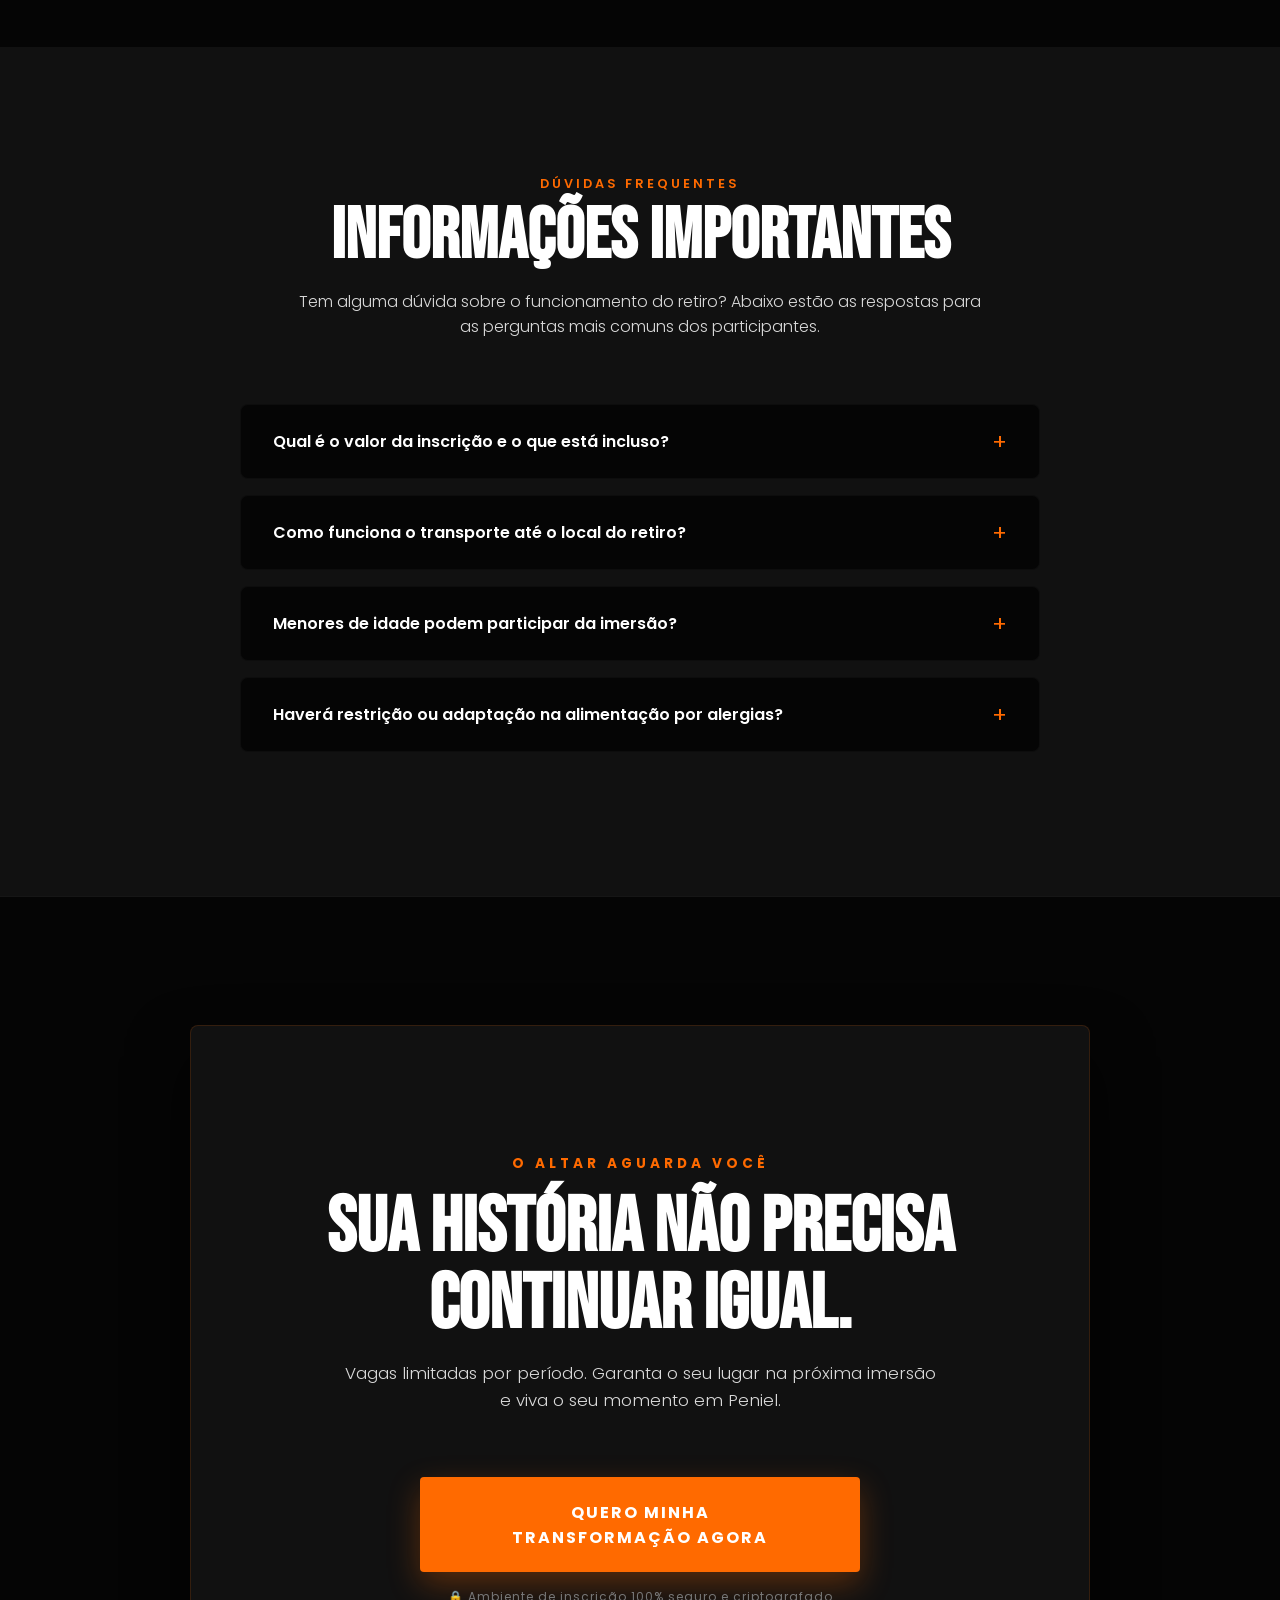
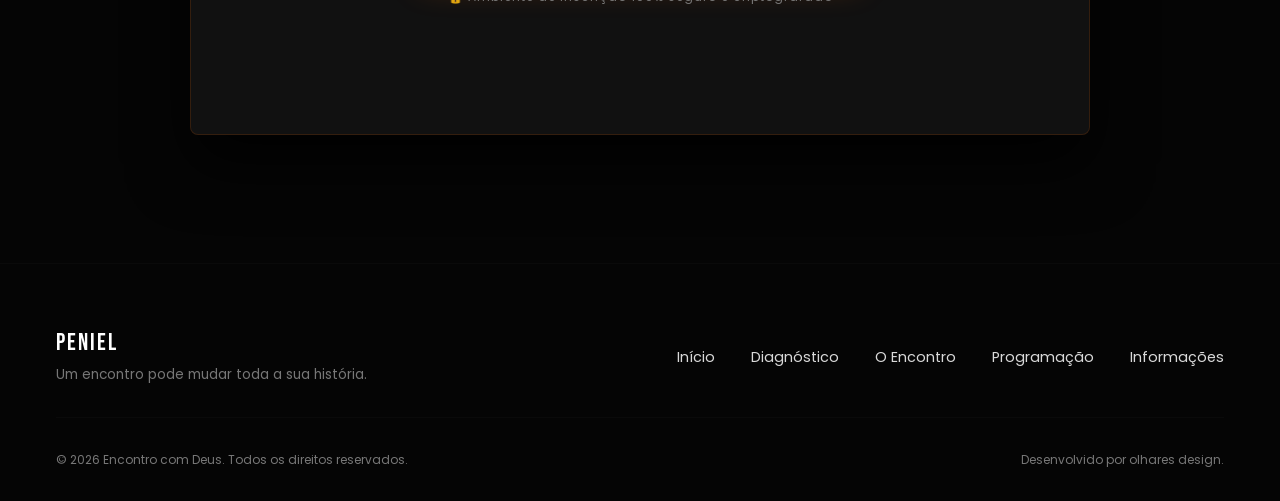
==== commit 2dc64d43: "Add files via upload" ====
--- a/index.html
+++ b/index.html
@@ -1,443 +1,444 @@
+<!DOCTYPE html>
 <html lang="pt-BR">
-
 <head>
-
-<meta charset="UTF-8">
-<meta name="viewport" content="width=device-width, initial-scale=1.0">
-
-<title>Encontro com Deus | Uma experiência que pode transformar sua vida</title>
-
-<meta name="description" content="Participe do Encontro com Deus. Um retiro preparado para proporcionar momentos de reflexão, comunhão, oração e fortalecimento da fé.">
-
-<link rel="preconnect" href="https://fonts.googleapis.com">
-<link rel="preconnect" href="https://fonts.gstatic.com" crossorigin>
-
-<link href="https://fonts.googleapis.com/css2?family=Montserrat:wght@300;400;500;600;700;800&display=swap" rel="stylesheet">
-
-<link rel="stylesheet" href="style.css">
-
-<link rel="stylesheet"
-href="https://cdnjs.cloudflare.com/ajax/libs/font-awesome/6.5.2/css/all.min.css">
-
+    <meta charset="UTF-8">
+    <meta name="viewport" content="width=device-width, initial-scale=1.0">
+    <meta name="description" content="Encontro com Deus - Um encontro pode mudar toda a sua história. Participe desta conferência de restauração profunda.">
+    <title>Encontro com Deus | Peniel</title>
+    
+    <link rel="stylesheet" href="css/variables.css">
+    <link rel="stylesheet" href="css/style.css">
+    <link rel="stylesheet" href="css/responsive.css">
 </head>
-
 <body>
 
-<header>
-
-<nav class="navbar">
-
-<div class="logo">
-
-<img src="img/logo.png">
-
-</div>
-
-<ul>
-
-<li><a href="#sobre">Sobre</a></li>
-
-<li><a href="#momentos">Momentos</a></li>
-
-<li><a href="#programacao">Programação</a></li>
-
-<li><a href="#faq">Dúvidas</a></li>
-
-</ul>
-
-<a href="https://forms.gle/5TRZBUUf41efLRYp8" class="btn-menu">
-
-Inscreva-se
-
-</a>
-
-</nav>
-
-</header>
-
-<section class="hero">
-
-<div class="overlay"></div>
-
-<div class="hero-content">
-
-<h3>ENCONTRO COM DEUS</h3>
-
-<h1>
-
-Mais do que um evento.
-
-Um tempo para reencontrar a esperança,
-fortalecer sua fé e viver uma nova experiência com Deus.
-
-</h1>
-
-<p>
-
-Em meio à correria da vida, às responsabilidades e aos desafios diários, muitas pessoas carregam um peso que ninguém consegue enxergar.
-
-Talvez este seja o momento de parar, respirar e permitir que Deus fale ao seu coração.
-
-</p>
-
-<a href="https://forms.gle/5TRZBUUf41efLRYp8" class="btn-primary">
-
-QUERO PARTICIPAR
-
-</a>
-
-</div>
-
+    <header class="main-header">
+        <div class="header-container">
+            <a href="#" class="logo-container">
+                <span class="logo-text">PENIEL</span>
+                </a>
+
+            <button class="menu-toggle" aria-label="Abrir menu de navegação" aria-expanded="false">
+                <span class="hamburger"></span>
+            </button>
+
+            <nav class="nav-menu" aria-label="Navegação principal">
+                <ul>
+                    <li><a href="#sobre">Sobre</a></li>
+                    <li><a href="#programacao">Programação</a></li>
+                    <li><a href="#informacoes">Informações</a></li>
+                    <li><a href="#inscricao" class="btn-nav">Inscrição</a></li>
+                </ul>
+            </nav>
+        </div>
+    </header>
+
+    <main>
+        <section class="hero-section" id="home">
+            <div class="hero-container">
+                
+                <div class="hero-content">
+                    <span class="hero-subtitle">Imersão Exclusiva</span>
+                    <h1 class="hero-title">Encontro com Deus</h1>
+                    <p class="hero-tagline">Um encontro pode mudar toda a sua história.</p>
+                    
+                    <blockquote class="hero-scripture">
+                        <p class="scripture-text">"Chamou Jacó aquele lugar Peniel..."</p>
+                        <cite class="scripture-reference">Gênesis 32:30</cite>
+                    </blockquote>
+
+                    <div class="hero-cta-wrapper">
+                        <a href="#inscricao" class="btn-primary" role="button">
+                            EU PRECISO DESSE ENCONTRO
+                        </a>
+                    </div>
+                </div>
+
+                <div class="hero-graphic">
+                    <div class="artwork-wrapper">
+                        <img src="img/banner.png" alt="Arte oficial Encontro com Deus" class="hero-img" fetchpriority="high" loading="eager">
+                        <div class="brush-overlay" aria-hidden="true"></div>
+                    </div>
+                </div>
+
+            </div>
+
+            <div class="scroll-indicator" aria-hidden="true">
+                <a href="#sobre" class="scroll-link">
+                    <span>Scroll</span>
+                    <div class="arrow-down"></div>
+                </a>
+            </div>
+        </section>
+
+<section class="pain-section" id="sobre">
+    <div class="pain-container">
+        
+        <header class="pain-header-block">
+            <span class="pain-badge">O Diagnóstico</span>
+            <h2 class="pain-title">Talvez você esteja vivendo assim...</h2>
+            <p class="pain-lead">
+                A rotina, os traumas e o esgotamento silencioso têm o poder de moldar quem somos, nos afastando do plano original. Olhe para dentro hoje.
+            </p>
+        </header>
+
+        <div class="pain-grid">
+            
+            <div class="pain-card">
+                <div class="card-icon" aria-hidden="true">01</div>
+                <h3 class="card-title">Cansaço da Alma</h3>
+                <p class="card-text">
+                    Não é um cansaço físico que uma noite de sono resolve. É um esgotamento interno, onde a fé parece automática e o peso dos dias é esmagador.
+                </p>
+            </div>
+
+            <div class="pain-card">
+                <div class="card-icon" aria-hidden="true">02</div>
+                <h3 class="card-title">Cenários Repetitivos</h3>
+                <p class="card-text">
+                    Você sente que está andando em círculos. Os mesmos erros, as mesmas crises emocionais e a incômoda sensação de que sua história estancou.
+                </p>
+            </div>
+
+            <div class="pain-card">
+                <div class="card-icon" aria-hidden="true">03</div>
+                <h3 class="card-title">Vozes do Passado</h3>
+                <p class="card-text">
+                    Palavras de rejeição, traumas antigos ou falhas cometidas continuam ecoando na sua mente, definindo suas decisões e limitando sua identidade.
+                </p>
+            </div>
+
+            <div class="pain-card">
+                <div class="card-icon" aria-hidden="true">04</div>
+                <h3 class="card-title">Distanciamento de Peniel</h3>
+                <p class="card-text">
+                    Você sabe que há um lugar de confronto e cura com Deus, mas a urgência da vida e as distrações têm blindado o seu coração contra esse momento.
+                </p>
+            </div>
+
+        </div>
+
+    </div>
 </section>
 
-<section id="sobre" class="sobre">
-
-<div class="container">
-
-<div class="texto">
-
-<span>VOCÊ NÃO ESTÁ SOZINHO.</span>
-
-<h2>
-
-Existe um lugar onde você pode desacelerar e ouvir Deus.
-
-</h2>
-
-<p>
-
-Todos enfrentamos momentos em que o coração parece cansado.
-
-Ansiedade.
-
-Medos.
-
-Perdas.
-
-Frustrações.
-
-Conflitos familiares.
-
-Falta de direção.
-
-O Encontro com Deus foi preparado para proporcionar dias de comunhão, reflexão e fortalecimento espiritual.
-
-Aqui você encontrará um ambiente acolhedor, preparado para dedicar tempo à oração, ao estudo da Palavra e ao relacionamento com Deus.
-
-</p>
-
-</div>
-
-<div class="imagem">
-
-<img src="img/oracao.png">
-
-</div>
-
-</div>
-
+<section class="about-section" id="oque-e">
+    <div class="about-container">
+        
+        <div class="about-concept">
+            <span class="about-badge">A Resposta</span>
+            <h2 class="about-title">O que é o <br><span class="text-gradient">Encontro?</span></h2>
+            <p class="about-highlight">
+                Não é um retiro religioso comum. É um divisor de águas projetado para arrancar máscaras e revelar sua verdadeira identidade.
+            </p>
+        </div>
+
+        <div class="about-text-content">
+            <p>
+                O Encontro com Deus é uma imersão de três dias baseada na experiência de Jacó em <strong>Peniel</strong>. Isolado das distrações do mundo, das notificações do celular e das pressões cotidianas, você será conduzido a um confronto honesto com o seu passado, suas dores e sua espiritualidade.
+            </p>
+            <p>
+                Lá, no recôndito do altar, estruturas emocionais falidas são quebradas para que uma restauração profunda tome lugar. Você não vai para ouvir falar sobre Deus; você vai para <strong>encontrá-Lo</strong> face a face.
+            </p>
+            
+            <ul class="about-pillars">
+                <li>
+                    <span class="pillar-marker"></span>
+                    <div>
+                        <strong>Confronto de Identidade:</strong> Deixar para trás o "Jacó" (suas velhas práticas e traumas) para assumir o "Israel" (seu propósito original).
+                    </div>
+                </li>
+                <li>
+                    <span class="pillar-marker"></span>
+                    <div>
+                        <strong>Cura Emocional:</strong> Libertação de amarras do passado, liberação de perdão e cura de feridas da alma que sangram em silêncio.
+                    </div>
+                </li>
+            </ul>
+        </div>
+
+    </div>
 </section>
 
-<section id="momentos" class="cards">
-
-<h2>
-
-O QUE VOCÊ VIVERÁ
-
-</h2>
-
-<div class="grid">
-
-<div class="card">
-
-<i class="fa-solid fa-music"></i>
-
-<h3>Louvor e Adoração</h3>
-
-<p>
-
-Momentos dedicados à celebração e à adoração a Deus.
-
-</p>
-
-</div>
-
-<div class="card">
-
-<i class="fa-solid fa-book-bible"></i>
-
-<h3>Palavra de Deus</h3>
-
-<p>
-
-Mensagens bíblicas que fortalecem a fé e inspiram uma vida cristã.
-
-</p>
-
-</div>
-
-<div class="card">
-
-<i class="fa-solid fa-hands-praying"></i>
-
-<h3>Oração</h3>
-
-<p>
-
-Tempo reservado para oração pessoal e coletiva.
-
-</p>
-
-</div>
-
-<div class="card">
-
-<i class="fa-solid fa-people-group"></i>
-
-<h3>Comunhão</h3>
-
-<p>
-
-Conheça pessoas que compartilham do mesmo propósito de buscar a Deus.
-
-</p>
-
-</div>
-
-<div class="card">
-
-<i class="fa-solid fa-heart"></i>
-
-<h3>Reflexão</h3>
-
-<p>
-
-Uma oportunidade para reorganizar prioridades e renovar sua caminhada.
-
-</p>
-
-</div>
-
-<div class="card">
-
-<i class="fa-solid fa-dove"></i>
-
-<h3>Renovo Espiritual</h3>
-
-<p>
-
-Um ambiente preparado para incentivar uma vida mais próxima de Deus.
-
-</p>
-
-</div>
-
-</div>
-
+<section class="timeline-section" id="programacao">
+    <div class="timeline-container">
+        
+        <header class="timeline-header-block">
+            <span class="timeline-badge">A Jornada</span>
+            <h2 class="timeline-title">A Programação</h2>
+            <p class="timeline-lead">
+                Três dias intencionais. Cada etapa foi desenhada para conduzir você de forma progressiva ao altar do confronto e da restauração.
+            </p>
+        </header>
+
+        <div class="timeline-axis">
+            
+            <div class="timeline-item item-left">
+                <div class="timeline-dot" aria-hidden="true"></div>
+                <div class="timeline-content-box">
+                    <span class="day-tag">Dia 01 — Sexta-Feira</span>
+                    <h3 class="day-title">O Isolamento e o Altar</h3>
+                    <p class="day-text">
+                        O início da quebra da rotina. Chegada ao local, desligamento das distrações externas e as primeiras ministrações focadas em sondar o estado atual da alma e preparar o coração para o confronto.
+                    </p>
+                    <span class="time-badge">A partir das 19h</span>
+                </div>
+            </div>
+
+            <div class="timeline-item item-right">
+                <div class="timeline-dot" aria-hidden="true"></div>
+                <div class="timeline-content-box">
+                    <span class="day-tag">Dia 02 — Sábado</span>
+                    <h3 class="day-title">O Confronto Face a Face (Peniel)</h3>
+                    <p class="day-text">
+                        O dia mais intenso da imersão. Período integral dedicado à quebra de maldições, libertação, cura de traumas profundos da infância e o arrependimento genuíno diante do altar.
+                    </p>
+                    <span class="time-badge">Dia Integral</span>
+                </div>
+            </div>
+
+            <div class="timeline-item item-left">
+                <div class="timeline-dot" aria-hidden="true"></div>
+                <div class="timeline-content-box">
+                    <span class="day-tag">Dia 03 — Domingo</span>
+                    <h3 class="day-title">A Nova Identidade e o Envio</h3>
+                    <p class="day-text">
+                        O selo da transformação. Celebração da nova identidade em Deus (o momento onde Jacó se torna Israel), batismo no Espírito Santo e o direcionamento estratégico para o retorno à vida cotidiana.
+                    </p>
+                    <span class="time-badge">Até o meio-dia</span>
+                </div>
+            </div>
+
+        </div>
+
+    </div>
 </section>
 
-<section class="versiculo">
-
-<div class="container">
-
-<h2>
-
-"Vi Deus face a face, e a minha vida foi preservada."
-
-</h2>
-
-<p>
-
-Gênesis 32:30
-
-</p>
-
-</div>
-
+<!-- SEÇÃO: O QUE LEVAR -->
+<section class="checklist-section" id="informacoes">
+    <div class="checklist-container">
+        
+        <!-- Cabeçalho da Seção -->
+        <header class="checklist-header-block">
+            <span class="checklist-badge">Preparação Prática</span>
+            <h2 class="checklist-title">O que levar?</h2>
+            <p class="checklist-lead">
+                A imersão exige desligamento total. Certifique-se de arrumar sua bagagem com estes itens essenciais para garantir seu conforto durante os três dias.
+            </p>
+        </header>
+
+        <!-- Grade de Listas -->
+        <div class="checklist-grid">
+            
+            <!-- Categoria 1: Itens Obrigatórios -->
+            <div class="checklist-box box-mandatory">
+                <h3 class="box-title">
+                    <span class="box-accent-line"></span>
+                    Itens Obrigatórios
+                </h3>
+                <ul class="checklist-items">
+                    <li>
+                        <span class="check-icon" aria-hidden="true">✔</span>
+                        <div>
+                            <strong>Bíblia física, caderno e caneta:</strong> 
+                            Sua mente precisa registrar os direcionamentos sem distrações digitais.
+                        </div>
+                    </li>
+                    <li>
+                        <span class="check-icon" aria-hidden="true">✔</span>
+                        <div>
+                            <strong>Roupa de cama e banho completa:</strong> 
+                            Travesseiro, lençol, cobertor e toalhas pessoais para a hospedagem.
+                        </div>
+                    </li>
+                    <li>
+                        <span class="check-icon" aria-hidden="true">✔</span>
+                        <div>
+                            <strong>Produtos de higiene pessoal:</strong> 
+                            Sabonete, shampoo, escova e pasta de dente, desodorante.
+                        </div>
+                    </li>
+                    <li>
+                        <span class="check-icon" aria-hidden="true">✔</span>
+                        <div>
+                            <strong>Roupas confortáveis e calçados fechados:</strong> 
+                            Dê preferência a tênis e roupas adequadas para momentos de caminhada ou frio.
+                        </div>
+                    </li>
+                </ul>
+            </div>
+
+            <!-- Categoria 2: Recomendações e Restrições -->
+            <div class="checklist-box box-recommendations">
+                <h3 class="box-title">
+                    <span class="box-accent-line"></span>
+                    Recomendações Importantes
+                </h3>
+                <ul class="checklist-items">
+                    <li>
+                        <span class="check-icon icon-warn" aria-hidden="true">⚠</span>
+                        <div>
+                            <strong>Medicamentos de uso contínuo:</strong> 
+                            Traga a quantidade exata necessária para os 3 dias com as devidas prescrições.
+                        </div>
+                    </li>
+                    <li>
+                        <span class="check-icon icon-warn" aria-hidden="true">⚠</span>
+                        <div>
+                            <strong>Casaco ou agasalho extra:</strong> 
+                            O local do retiro costuma apresentar quedas bruscas de temperatura durante a noite.
+                        </div>
+                    </li>
+                    <li>
+                        <span class="check-icon icon-prohibited" aria-hidden="true">✖</span>
+                        <div>
+                            <strong>Proibido o uso de eletrônicos:</strong> 
+                            Celulares, tablets e relógios inteligentes ficarão guardados para garantir o isolamento proposto.
+                        </div>
+                    </li>
+                </ul>
+            </div>
+
+        </div>
+
+    </div>
 </section>
 
-<section id="programacao">
-
-<h2>
-
-Como serão esses dias?
-
-</h2>
-
-<div class="timeline">
-
-<div>
-
-<h3>Recepção</h3>
-
-<p>Credenciamento e acolhimento.</p>
-
-</div>
-
-<div>
-
-<h3>Louvor</h3>
-
-<p>Momentos de adoração.</p>
-
-</div>
-
-<div>
-
-<h3>Ministrações</h3>
-
-<p>Ensinos fundamentados na Palavra.</p>
-
-</div>
-
-<div>
-
-<h3>Oração</h3>
-
-<p>Tempo dedicado à presença de Deus.</p>
-
-</div>
-
-<div>
-
-<h3>Comunhão</h3>
-
-<p>Relacionamentos fortalecidos.</p>
-
-</div>
-
-<div>
-
-<h3>Celebração</h3>
-
-<p>Encerramento com gratidão e alegria.</p>
-
-</div>
-
-</div>
-
+<!-- SEÇÃO: FAQ / INFORMAÇÕES IMPORTANTES -->
+<section class="faq-section" id="faq">
+    <div class="faq-container">
+        
+        <header class="faq-header-block">
+            <span class="faq-badge">Dúvidas Frequentes</span>
+            <h2 class="faq-title">Informações Importantes</h2>
+            <p class="faq-lead">
+                Tem alguma dúvida sobre o funcionamento do retiro? Abaixo estão as respostas para as perguntas mais comuns dos participantes.
+            </p>
+        </header>
+
+        <div class="faq-accordion-wrapper">
+            
+            <div class="faq-item">
+                <button class="faq-trigger" aria-expanded="false" aria-controls="faq-answer-1">
+                    <span class="faq-question">Qual é o valor da inscrição e o que está incluso?</span>
+                    <span class="faq-icon" aria-hidden="true">+</span>
+                </button>
+                <div class="faq-answer" id="faq-answer-1" aria-hidden="true">
+                    <div class="faq-answer-inner">
+                        <p>
+                            O valor da inscrição é de R$ 170,00 e cobre a hospedagem completa pelos 3 dias de imersão, todas as refeições inclusas (café da manhã, almoço, café da tarde, jantar e ceia) e os materiais didáticos que serão utilizados durante as ministrações. Nenhuma taxa extra será cobrada no local.
+                        </p>
+                    </div>
+                </div>
+            </div>
+
+            <div class="faq-item">
+                <button class="faq-trigger" aria-expanded="false" aria-controls="faq-answer-2">
+                    <span class="faq-question">Como funciona o transporte até o local do retiro?</span>
+                    <span class="faq-icon" aria-hidden="true">+</span>
+                </button>
+                <div class="faq-answer" id="faq-answer-2" aria-hidden="true">
+                    <div class="faq-answer-inner">
+                        <p>
+                            A organização disponibilizará um ponto de encontro central para saída em ônibus fretados inclusos no evento. O horário exato e o local de embarque serão enviados no seu e-mail e WhatsApp de confirmação logo após a validação da inscrição.
+                        </p>
+                    </div>
+                </div>
+            </div>
+
+            <div class="faq-item">
+                <button class="faq-trigger" aria-expanded="false" aria-controls="faq-answer-3">
+                    <span class="faq-question">Menores de idade podem participar da imersão?</span>
+                    <span class="faq-icon" aria-hidden="true">+</span>
+                </button>
+                <div class="faq-answer" id="faq-answer-3" aria-hidden="true">
+                    <div class="faq-answer-inner">
+                        <p>
+                            O Encontro com Deus é formatado para um público a partir de 16 anos, devido à densidade das temáticas de cura emocional e à carga horária das atividades. Menores de 18 anos precisam, obrigatoriamente, de uma autorização assinada e registrada pelos pais ou responsáveis legais.
+                        </p>
+                    </div>
+                </div>
+            </div>
+
+            <div class="faq-item">
+                <button class="faq-trigger" aria-expanded="false" aria-controls="faq-answer-4">
+                    <span class="faq-question">Haverá restrição ou adaptação na alimentação por alergias?</span>
+                    <span class="faq-icon" aria-hidden="true">+</span>
+                </button>
+                <div class="faq-answer" id="faq-answer-4" aria-hidden="true">
+                    <div class="faq-answer-inner">
+                        <p>
+                            Sim. No formulário que você preencherá logo após o pagamento, haverá um campo específico para relatar alergias alimentares crônicas (como intolerância a glúten, lactose ou dietas restritivas médicas). Nossa equipe de cozinha preparará cardápios adaptados para esses casos informados com antecedência.
+                        </p>
+                    </div>
+                </div>
+            </div>
+
+        </div>
+
+    </div>
 </section>
 
-<section class="cta">
-
-<div class="overlay"></div>
-
-<div class="content">
-
-<h2>
-
-Sua caminhada pode começar hoje.
-
-</h2>
-
-<p>
-
-Reserve estes dias para viver uma experiência de fé, comunhão e crescimento espiritual.
-
-Esperamos por você.
-
-</p>
-
-<a href="https://forms.gle/5TRZBUUf41efLRYp8" class="btn-primary">
-
-FAZER MINHA INSCRIÇÃO
-
-</a>
-
-</div>
-
-</section>
-
-<section id="faq">
-
-<h2>
-
-Perguntas Frequentes
-
-</h2>
-
-<div class="faq">
-
-<div class="item">
-
-<h3>
-
-Quem pode participar?
-
-</h3>
-
-<p>
-
-Todas as pessoas inscritas conforme as orientações da organização.
-
-</p>
-
-</div>
-
-<div class="item">
-
-<h3>
-
-Preciso levar Bíblia?
-
-</h3>
-
-<p>
-
-Sim. Recomendamos levar sua Bíblia, roupas confortáveis, itens de higiene e medicamentos de uso contínuo.
-
-</p>
-
-</div>
-
-<div class="item">
-
-<h3>
-
-Posso cancelar minha inscrição?
-
-</h3>
-
-<p>
-
-Entre em contato com a organização para orientações.
-
-</p>
-
-</div>
-
-</div>
-
-</section>
-
-<footer>
-
-<h2>
-
-ENCONTRO COM DEUS
-
-</h2>
-
-<p>
-
-"Chegai-vos a Deus, e Ele se chegará a vós."
-
-<br>
-
-Tiago 4:8
-
-</p>
-
-<p>
-
-© 2026 - Todos os direitos reservados.
-
-</p>
-
+<!-- SEÇÃO: CTA FINAL / INSCRIÇÃO -->
+    <section class="cta-section" id="inscricao">
+        <div class="cta-container">
+            
+            <div class="cta-card-premium">
+                <span class="cta-badge">O Altar Aguarda Você</span>
+                <h2 class="cta-title">Sua história não precisa continuar igual.</h2>
+                <p class="cta-lead">
+                    Vagas limitadas por período. Garanta o seu lugar na próxima imersão e viva o seu momento em Peniel.
+                </p>
+
+                <div class="cta-button-block">
+                    <a href="https://docs.google.com/forms/d/e/1FAIpQLScPcke2NIvZfDC3W0iIC6Vt-iK319PPSzAczGzMOF20UX0bJA/viewform?usp=sharing&ouid=107042605225794414385" class="btn-cta-main" role="button" target="_blank" rel="noopener">
+                        QUERO MINHA TRANSFORMAÇÃO AGORA
+                    </a>
+                    <span class="cta-secure-text">🔒 Ambiente de inscrição 100% seguro e criptografado</span>
+                </div>
+            </div>
+
+        </div>
+    </section>
+
+</main> <!-- FIM DA TAG MAIN -->
+
+<!-- RODAPÉ INSTITUCIONAL -->
+<footer class="main-footer">
+    <div class="footer-container">
+        
+        <div class="footer-top">
+            <div class="footer-brand">
+                <span class="footer-logo">PENIEL</span>
+                <p>Um encontro pode mudar toda a sua história.</p>
+            </div>
+            
+            <nav class="footer-nav" aria-label="Navegação do rodapé">
+                <ul>
+                    <li><a href="#home">Início</a></li>
+                    <li><a href="#sobre">Diagnóstico</a></li>
+                    <li><a href="#oque-e">O Encontro</a></li>
+                    <li><a href="#programacao">Programação</a></li>
+                    <li><a href="#faq">Informações</a></li>
+                </ul>
+            </nav>
+        </div>
+
+        <div class="footer-divider" aria-hidden="true"></div>
+
+        <div class="footer-bottom">
+            <p class="copyright">
+                &copy; 2026 Encontro com Deus. Todos os direitos reservados.
+            </p>
+            <p class="footer-credits">
+                Desenvolvido por olhares design.
+            </p>
+        </div>
+
+    </div>
 </footer>
 
-<script src="script.js"></script>
-
+    </main>
+
+    <script src="js/script.js" defer></script>
 </body>
-
-</html>
+</html>
--- a/css/variables.css
+++ b/css/variables.css
@@ -0,0 +1,70 @@
+/* css/variables.css */
+
+@import url('https://fonts.googleapis.com/css2?family=Bebas+Neue&family=Cormorant+Garamond:ital,wght@1,400;1,600&family=Poppins:wght@300;400;600;700&display=swap');
+
+:root {
+    /* Paleta de Cores - Idêntica ao Flyer */
+    --color-bg-main: #050505;
+    --color-bg-surface: #111111;
+    --color-primary: #ff6a00;
+    --color-primary-hover: #ff8b2c;
+    --color-text-pure: #ffffff;
+    --color-text-muted: #d9d9d9;
+    --color-text-dark: #777777;
+
+    /* Tipografia */
+    --font-title: 'Bebas Neue', sans-serif;
+    --font-body: 'Poppins', sans-serif;
+    --font-scripture: 'Cormorant Garamond', serif;
+
+    /* Escala de Espaçamento (Foco em Espaço Negativo) */
+    --space-xs: 0.5rem;   /* 8px */
+    --space-sm: 1rem;     /* 16px */
+    --space-md: 2rem;     /* 32px */
+    --space-lg: 4rem;     /* 64px */
+    --space-xl: 8rem;     /* 128px */
+
+    /* Altura das Seções */
+    --section-padding: var(--space-lg) 0;
+
+    /* Transições e Efeitos Premium */
+    --transition-fast: 0.2s ease;
+    --transition-smooth: 0.4s cubic-bezier(0.16, 1, 0.3, 1);
+    --border-radius-sm: 4px;
+    --border-radius-md: 8px;
+    
+    /* Grid/Layout */
+    --max-width-content: 1200px;
+}
+
+/* Reset básico e configurações globais obrigatórias */
+* {
+    margin: 0;
+    padding: 0;
+    box-sizing: border-box;
+    -webkit-font-smoothing: antialiased;
+}
+
+html {
+    font-size: 16px;
+    scroll-behavior: smooth;
+    background-color: var(--color-bg-main);
+    color: var(--color-text-pure);
+    font-family: var(--font-body);
+}
+
+body {
+    overflow-x: hidden;
+}
+
+img {
+    max-width: 100%;
+    display: block;
+}
+
+a {
+    text-transform: none;
+    text-decoration: none;
+    color: inherit;
+}
+
--- a/css/style.css
+++ b/css/style.css
@@ -0,0 +1,1119 @@
+/* css/style.css */
+
+/* ==========================================================================
+   1. LAYOUT DO HEADER & MENU
+   ========================================================================== */
+.main-header {
+    position: fixed;
+    top: 0;
+    left: 0;
+    width: 100%;
+    z-index: 1000;
+    background-color: rgba(5, 5, 5, 0.85);
+    backdrop-filter: blur(12px);
+    -webkit-backdrop-filter: blur(12px);
+    border-bottom: 1px solid rgba(255, 255, 255, 0.03);
+    transition: background-color var(--transition-fast);
+}
+
+.header-container {
+    max-width: var(--max-width-content);
+    margin: 0 auto;
+    padding: 1.25rem var(--space-sm);
+    display: table;
+    width: 100%;
+}
+
+.logo-container {
+    display: block;
+    float: left;
+}
+
+.logo-text {
+    font-family: var(--font-title);
+    font-size: 1.75rem;
+    letter-spacing: 2px;
+    color: var(--color-text-pure);
+    line-height: 1;
+}
+
+/* Menu de Navegação - Comportamento Mobile Padrão */
+.nav-menu {
+    display: none; /* Controlado via JS ou Media Query */
+}
+
+.menu-toggle {
+    float: right;
+    background: none;
+    border: none;
+    cursor: pointer;
+    padding: 0.5rem;
+    display: block;
+}
+
+.hamburger {
+    display: block;
+    width: 24px;
+    height: 2px;
+    background-color: var(--color-text-pure);
+    position: relative;
+    transition: background var(--transition-fast);
+}
+
+.hamburger::before,
+.hamburger::after {
+    content: '';
+    position: absolute;
+    width: 24px;
+    height: 2px;
+    background-color: var(--color-text-pure);
+    left: 0;
+    transition: transform var(--transition-fast);
+}
+
+.hamburger::before { top: -6px; }
+.hamburger::after { bottom: -6px; }
+
+
+/* ==========================================================================
+   2. ESTRUTURA DO HERO (MOBILE FIRST)
+   ========================================================================== */
+.hero-section {
+    position: relative;
+    min-height: 100vh;
+    padding-top: 100px; /* Desconto do Header Fixo */
+    padding-bottom: var(--space-lg);
+    background-color: var(--color-bg-main);
+    display: block;
+}
+
+.hero-container {
+    max-width: var(--max-width-content);
+    margin: 0 auto;
+    padding: 0 var(--space-sm);
+}
+
+/* Coluna Gráfica Superior no Mobile */
+.hero-graphic {
+    width: 100%;
+    margin-bottom: var(--space-md);
+    position: relative;
+}
+
+.artwork-wrapper {
+    position: relative;
+    width: 100%;
+    max-width: 480px;
+    margin: 0 auto;
+    border-radius: var(--border-radius-md);
+    overflow: hidden;
+    box-shadow: 0 20px 40px rgba(0, 0, 0, 0.6);
+}
+
+.hero-img {
+    width: 100%;
+    height: auto;
+    object-fit: cover;
+    filter: grayscale(15%) contrast(105%);
+}
+
+/* Efeito Brush simulado via máscara de gradiente linear/radial */
+.brush-overlay {
+    position: absolute;
+    inset: 0;
+    background: linear-gradient(to top, var(--color-bg-main) 0%, rgba(5, 5, 5, 0) 25%),
+                linear-gradient(to right, var(--color-bg-main) 0%, rgba(5, 5, 5, 0) 10%),
+                linear-gradient(to left, var(--color-bg-main) 0%, rgba(5, 5, 5, 0) 10%);
+    pointer-events: none;
+}
+
+/* Coluna de Conteúdo/Copy */
+.hero-content {
+    width: 100%;
+    text-align: center;
+}
+
+.hero-subtitle {
+    font-family: var(--font-body);
+    font-size: 0.85rem;
+    text-transform: uppercase;
+    letter-spacing: 4px;
+    color: var(--color-primary);
+    font-weight: 600;
+    display: block;
+    margin-bottom: var(--space-xs);
+}
+
+.hero-title {
+    font-family: var(--font-title);
+    font-size: 3.5rem;
+    line-height: 0.95;
+    letter-spacing: -1px;
+    color: var(--color-text-pure);
+    margin-bottom: var(--space-sm);
+    text-transform: uppercase;
+}
+
+.hero-tagline {
+    font-family: var(--font-body);
+    font-size: 1.15rem;
+    font-weight: 300;
+    color: var(--color-text-muted);
+    margin-bottom: var(--space-md);
+}
+
+/* Bloco de Versículo */
+.hero-scripture {
+    margin: var(--space-md) 0;
+    padding: 0 var(--space-sm);
+    border: none;
+}
+
+.scripture-text {
+    font-family: var(--font-scripture);
+    font-style: italic;
+    font-size: 1.35rem;
+    color: var(--color-text-pure);
+    line-height: 1.4;
+    margin-bottom: 0.25rem;
+}
+
+.scripture-reference {
+    font-family: var(--font-body);
+    font-size: 0.75rem;
+    text-transform: uppercase;
+    letter-spacing: 2px;
+    color: var(--color-text-dark);
+    display: block;
+}
+
+
+/* ==========================================================================
+   3. BOTÕES E COMPONENTES DE CONVERSÃO
+   ========================================================================== */
+.hero-cta-wrapper {
+    margin-top: var(--space-md);
+}
+
+.btn-primary {
+    display: inline-block;
+    font-family: var(--font-body);
+    font-weight: 700;
+    font-size: 0.95rem;
+    letter-spacing: 2px;
+    color: var(--color-text-pure);
+    background-color: var(--color-primary);
+    padding: 1.1rem 2.5rem;
+    border-radius: var(--border-radius-sm);
+    border: 1px solid transparent;
+    box-shadow: 0 8px 24px rgba(255, 106, 0, 0.2);
+    transition: all var(--transition-smooth);
+    text-align: center;
+    width: 100%; /* Ocupa largura total no mobile para melhor clique */
+    max-width: 340px;
+}
+
+.btn-primary:hover,
+.btn-primary:focus {
+    background-color: var(--color-primary-hover);
+    box-shadow: 0 12px 32px rgba(255, 106, 0, 0.4);
+    transform: translateY(-2px);
+    outline: none;
+}
+
+.btn-primary:active {
+    transform: translateY(0);
+}
+
+
+/* ==========================================================================
+   4. INDICADOR DE SCROLL
+   ========================================================================== */
+.scroll-indicator {
+    display: none; /* Oculto em mobile para evitar poluição visual */
+}
+
+/* Adicionar ao final de css/style.css para suporte ao JS */
+.menu-toggle.active .hamburger {
+    background-color: transparent;
+}
+.menu-toggle.active .hamburger::before {
+    transform: translateY(6px) rotate(45deg);
+}
+.menu-toggle.active .hamburger::after {
+    transform: translateY(-6px) rotate(-45deg);
+}
+
+@media screen and (max-width: 63.93rem) {
+    .nav-menu.active {
+        display: block;
+        position: absolute;
+        top: 100%;
+        left: 0;
+        width: 100%;
+        background-color: #111111;
+        padding: var(--space-md) var(--space-sm);
+        border-bottom: 2px solid var(--color-primary);
+    }
+    .nav-menu.active ul {
+        list-style: none;
+    }
+    .nav-menu.active li {
+        margin-bottom: var(--space-sm);
+        text-align: center;
+    }
+    .nav-menu.active a {
+        display: block;
+        font-size: 1.1rem;
+        padding: 0.5rem 0;
+    }
+}
+
+/* ==========================================================================
+   5. SEÇÃO DIAGNÓSTICO / DOR (MOBILE FIRST)
+   ========================================================================== */
+.pain-section {
+    padding: var(--space-xl) 0;
+    background-color: var(--color-bg-surface); /* Contraste sutil com o #050505 do Hero */
+    border-bottom: 1px solid rgba(255, 255, 255, 0.02);
+}
+
+.pain-container {
+    max-width: var(--max-width-content);
+    margin: 0 auto;
+    padding: 0 var(--space-sm);
+}
+
+.pain-header-block {
+    text-align: center;
+    max-width: 700px;
+    margin: 0 auto var(--space-lg) auto;
+}
+
+.pain-badge {
+    font-family: var(--font-body);
+    font-size: 0.8rem;
+    text-transform: uppercase;
+    letter-spacing: 3px;
+    color: var(--color-primary);
+    font-weight: 600;
+    display: block;
+    margin-bottom: var(--space-xs);
+}
+
+.pain-title {
+    font-family: var(--font-title);
+    font-size: 2.8rem;
+    line-height: 1;
+    color: var(--color-text-pure);
+    text-transform: uppercase;
+    margin-bottom: var(--space-sm);
+}
+
+.pain-lead {
+    font-family: var(--font-body);
+    font-size: 1rem;
+    color: var(--color-text-muted);
+    font-weight: 300;
+    line-height: 1.6;
+}
+
+/* Grid de Cards */
+.pain-grid {
+    display: block; /* Fluxo linear no mobile */
+}
+
+.pain-card {
+    background-color: var(--color-bg-main);
+    border: 1px solid rgba(255, 255, 255, 0.03);
+    padding: var(--space-md);
+    border-radius: var(--border-radius-md);
+    margin-bottom: var(--space-sm);
+    transition: transform var(--transition-smooth), border-color var(--transition-fast);
+}
+
+.pain-card:hover {
+    border-color: rgba(255, 106, 0, 0.3);
+    transform: translateY(-4px);
+}
+
+.card-icon {
+    font-family: var(--font-title);
+    font-size: 2rem;
+    color: rgba(255, 106, 0, 0.2); /* Laranja sutil e elegante */
+    line-height: 1;
+    margin-bottom: var(--space-xs);
+    transition: color var(--transition-fast);
+}
+
+.pain-card:hover .card-icon {
+    color: var(--color-primary); /* Acende o número no hover */
+}
+
+.card-title {
+    font-family: var(--font-body);
+    font-size: 1.25rem;
+    font-weight: 600;
+    color: var(--color-text-pure);
+    margin-bottom: var(--space-xs);
+}
+
+.card-text {
+    font-family: var(--font-body);
+    font-size: 0.95rem;
+    color: var(--color-text-muted);
+    line-height: 1.6;
+    font-weight: 300;
+}
+
+/* ==========================================================================
+   6. SEÇÃO O QUE É O ENCONTRO (MOBILE FIRST)
+   ========================================================================== */
+.about-section {
+    padding: var(--space-xl) 0;
+    background-color: var(--color-bg-main); /* Retorna ao preto puro */
+    position: relative;
+}
+
+.about-container {
+    max-width: var(--max-width-content);
+    margin: 0 auto;
+    padding: 0 var(--space-sm);
+}
+
+.about-concept {
+    margin-bottom: var(--space-md);
+}
+
+.about-badge {
+    font-family: var(--font-body);
+    font-size: 0.8rem;
+    text-transform: uppercase;
+    letter-spacing: 3px;
+    color: var(--color-primary);
+    font-weight: 600;
+    display: block;
+    margin-bottom: var(--space-xs);
+}
+
+.about-title {
+    font-family: var(--font-title);
+    font-size: 3.5rem;
+    line-height: 0.9;
+    color: var(--color-text-pure);
+    text-transform: uppercase;
+    margin-bottom: var(--space-sm);
+}
+
+/* Efeito de destaque em gradiente sutil de laranja para branco */
+.text-gradient {
+    color: var(--color-primary);
+    background: linear-gradient(135deg, var(--color-primary) 0%, #ffaa66 100%);
+    -webkit-background-clip: text;
+    -webkit-text-fill-color: transparent;
+}
+
+.about-highlight {
+    font-family: var(--font-body);
+    font-size: 1.2rem;
+    font-weight: 600;
+    color: var(--color-text-pure);
+    line-height: 1.4;
+    border-left: 3px solid var(--color-primary);
+    padding-left: var(--space-sm);
+}
+
+/* Bloco de Texto Direita */
+.about-text-content p {
+    font-family: var(--font-body);
+    font-size: 1rem;
+    color: var(--color-text-muted);
+    line-height: 1.7;
+    margin-bottom: var(--space-sm);
+    font-weight: 300;
+}
+
+.about-text-content strong {
+    color: var(--color-text-pure);
+    font-weight: 600;
+}
+
+/* Pilares */
+.about-pillars {
+    list-style: none;
+    margin-top: var(--space-md);
+}
+
+.about-pillars li {
+    display: table;
+    width: 100%;
+    margin-bottom: var(--space-sm);
+    font-family: var(--font-body);
+    font-size: 0.95rem;
+    color: var(--color-text-muted);
+    line-height: 1.5;
+    font-weight: 300;
+}
+
+.about-pillars li strong {
+    display: block;
+    color: var(--color-primary);
+    font-size: 1.05rem;
+    margin-bottom: 0.25rem;
+}
+
+.pillar-marker {
+    display: table-cell;
+    width: 8px;
+    height: 8px;
+    background-color: var(--color-primary);
+    border-radius: 50%;
+    vertical-align: top;
+    position: relative;
+    top: 8px;
+    padding-right: var(--space-sm); /* Espaço falso via padding na célula */
+}
+
+.about-pillars div {
+    display: table-cell;
+    vertical-align: top;
+    padding-left: var(--space-xs);
+}
+
+/* ==========================================================================
+   7. SEÇÃO PROGRAMAÇÃO / TIMELINE (MOBILE FIRST)
+   ========================================================================== */
+.timeline-section {
+    padding: var(--space-xl) 0;
+    background-color: var(--color-bg-surface); /* Contraste alternado de seção */
+    position: relative;
+}
+
+.timeline-container {
+    max-width: var(--max-width-content);
+    margin: 0 auto;
+    padding: 0 var(--space-sm);
+}
+
+.timeline-header-block {
+    text-align: center;
+    max-width: 700px;
+    margin: 0 auto var(--space-lg) auto;
+}
+
+.timeline-badge {
+    font-family: var(--font-body);
+    font-size: 0.8rem;
+    text-transform: uppercase;
+    letter-spacing: 3px;
+    color: var(--color-primary);
+    font-weight: 600;
+    display: block;
+    margin-bottom: var(--space-xs);
+}
+
+.timeline-title {
+    font-family: var(--font-title);
+    font-size: 2.8rem;
+    line-height: 1;
+    color: var(--color-text-pure);
+    text-transform: uppercase;
+    margin-bottom: var(--space-sm);
+}
+
+.timeline-lead {
+    font-family: var(--font-body);
+    font-size: 1rem;
+    color: var(--color-text-muted);
+    font-weight: 300;
+    line-height: 1.6;
+}
+
+/* Eixo da Linha do Tempo no Mobile */
+.timeline-axis {
+    position: relative;
+    padding-left: 20px; /* Linha fica na esquerda no mobile */
+}
+
+/* A linha vertical cinza/laranja */
+.timeline-axis::before {
+    content: '';
+    position: absolute;
+    top: 0;
+    left: 4px;
+    width: 2px;
+    height: 100%;
+    background: linear-gradient(to bottom, var(--color-primary) 0%, rgba(255, 106, 0, 0.2) 80%, rgba(255, 255, 255, 0.01) 100%);
+}
+
+.timeline-item {
+    position: relative;
+    margin-bottom: var(--space-md);
+    width: 100%;
+}
+
+.timeline-item:last-child {
+    margin-bottom: 0;
+}
+
+/* Ponto de marcação no eixo */
+.timeline-dot {
+    position: absolute;
+    top: 24px;
+    left: -20px;
+    width: 10px;
+    height: 10px;
+    background-color: var(--color-bg-surface);
+    border: 2px solid var(--color-primary);
+    border-radius: 50%;
+    z-index: 5;
+}
+
+/* Caixa de Conteúdo do Dia */
+.timeline-content-box {
+    background-color: var(--color-bg-main);
+    border: 1px solid rgba(255, 255, 255, 0.02);
+    padding: var(--space-md) var(--space-sm);
+    border-radius: var(--border-radius-md);
+    transition: border-color var(--transition-fast);
+}
+
+.timeline-content-box:hover {
+    border-color: rgba(255, 106, 0, 0.2);
+}
+
+.day-tag {
+    font-family: var(--font-body);
+    font-size: 0.75rem;
+    font-weight: 700;
+    text-transform: uppercase;
+    color: var(--color-primary);
+    letter-spacing: 2px;
+    display: block;
+    margin-bottom: var(--space-xs);
+}
+
+.day-title {
+    font-family: var(--font-body);
+    font-size: 1.25rem;
+    font-weight: 600;
+    color: var(--color-text-pure);
+    margin-bottom: var(--space-xs);
+}
+
+.day-text {
+    font-family: var(--font-body);
+    font-size: 0.95rem;
+    color: var(--color-text-muted);
+    line-height: 1.6;
+    font-weight: 300;
+    margin-bottom: var(--space-sm);
+}
+
+.time-badge {
+    display: inline-block;
+    font-family: var(--font-body);
+    font-size: 0.7rem;
+    font-weight: 600;
+    text-transform: uppercase;
+    color: var(--color-text-pure);
+    background-color: rgba(255, 255, 255, 0.05);
+    padding: 0.3rem 0.75rem;
+    border-radius: var(--border-radius-sm);
+    letter-spacing: 1px;
+}
+
+/* ==========================================================================
+   8. SEÇÃO CHECKLIST / O QUE LEVAR (MOBILE FIRST)
+   ========================================================================== */
+.checklist-section {
+    padding: var(--space-xl) 0;
+    background-color: var(--color-bg-main); /* Retorna ao preto puro */
+    position: relative;
+}
+
+.checklist-container {
+    max-width: var(--max-width-content);
+    margin: 0 auto;
+    padding: 0 var(--space-sm);
+}
+
+.checklist-header-block {
+    text-align: center;
+    max-width: 700px;
+    margin: 0 auto var(--space-lg) auto;
+}
+
+.checklist-badge {
+    font-family: var(--font-body);
+    font-size: 0.8rem;
+    text-transform: uppercase;
+    letter-spacing: 3px;
+    color: var(--color-primary);
+    font-weight: 600;
+    display: block;
+    margin-bottom: var(--space-xs);
+}
+
+.checklist-title {
+    font-family: var(--font-title);
+    font-size: 2.8rem;
+    line-height: 1;
+    color: var(--color-text-pure);
+    text-transform: uppercase;
+    margin-bottom: var(--space-sm);
+}
+
+.checklist-lead {
+    font-family: var(--font-body);
+    font-size: 1rem;
+    color: var(--color-text-muted);
+    font-weight: 300;
+    line-height: 1.6;
+}
+
+/* Blocos de Lista */
+.checklist-grid {
+    display: block;
+}
+
+.checklist-box {
+    background-color: var(--color-bg-surface);
+    border: 1px solid rgba(255, 255, 255, 0.02);
+    padding: var(--space-md) var(--space-sm);
+    border-radius: var(--border-radius-md);
+    margin-bottom: var(--space-md);
+}
+
+.checklist-box:last-child {
+    margin-bottom: 0;
+}
+
+.box-title {
+    font-family: var(--font-body);
+    font-size: 1.35rem;
+    font-weight: 600;
+    color: var(--color-text-pure);
+    margin-bottom: var(--space-md);
+    position: relative;
+    padding-left: var(--space-sm);
+}
+
+/* Linha laranja vertical ao lado do título do bloco */
+.box-accent-line {
+    position: absolute;
+    left: 0;
+    top: 4px;
+    width: 3px;
+    height: 1.25rem;
+    background-color: var(--color-primary);
+}
+
+.checklist-items {
+    list-style: none;
+    margin: 0;
+    padding: 0;
+}
+
+.checklist-items li {
+    display: table;
+    width: 100%;
+    margin-bottom: var(--space-sm);
+    font-family: var(--font-body);
+    font-size: 0.95rem;
+    color: var(--color-text-muted);
+    line-height: 1.5;
+    font-weight: 300;
+}
+
+.checklist-items li:last-child {
+    margin-bottom: 0;
+}
+
+.checklist-items strong {
+    color: var(--color-text-pure);
+    font-weight: 600;
+}
+
+/* Controle dos Ícones Customizados */
+.check-icon {
+    display: table-cell;
+    width: 24px;
+    font-size: 1rem;
+    font-weight: bold;
+    color: var(--color-primary); /* Padrão Laranja */
+    vertical-align: top;
+    padding-right: var(--space-xs);
+}
+
+.check-icon.icon-warn {
+    color: #ffcc00; /* Amarelo de atenção para avisos */
+}
+
+.check-icon.icon-prohibited {
+    color: #ff3333; /* Vermelho para restrições rígidas */
+}
+
+.checklist-items div {
+    display: table-cell;
+    vertical-align: top;
+}
+
+/* ==========================================================================
+   9. SEÇÃO FAQ / ACCORDION (MOBILE FIRST)
+   ========================================================================== */
+.faq-section {
+    padding: var(--space-xl) 0;
+    background-color: var(--color-bg-surface); /* Contraste alternado */
+    border-bottom: 1px solid rgba(255, 255, 255, 0.02);
+}
+
+.faq-container {
+    max-width: var(--max-width-content);
+    margin: 0 auto;
+    padding: 0 var(--space-sm);
+}
+
+.faq-header-block {
+    text-align: center;
+    max-width: 700px;
+    margin: 0 auto var(--space-lg) auto;
+}
+
+.faq-badge {
+    font-family: var(--font-body);
+    font-size: 0.8rem;
+    text-transform: uppercase;
+    letter-spacing: 3px;
+    color: var(--color-primary);
+    font-weight: 600;
+    display: block;
+    margin-bottom: var(--space-xs);
+}
+
+.faq-title {
+    font-family: var(--font-title);
+    font-size: 2.8rem;
+    line-height: 1;
+    color: var(--color-text-pure);
+    text-transform: uppercase;
+    margin-bottom: var(--space-sm);
+}
+
+.faq-lead {
+    font-family: var(--font-body);
+    font-size: 1rem;
+    color: var(--color-text-muted);
+    font-weight: 300;
+    line-height: 1.6;
+}
+
+/* Wrapper do Accordion */
+.faq-accordion-wrapper {
+    max-width: 800px;
+    margin: 0 auto;
+}
+
+.faq-item {
+    background-color: var(--color-bg-main);
+    border: 1px solid rgba(255, 255, 255, 0.03);
+    border-radius: var(--border-radius-md);
+    margin-bottom: var(--space-sm);
+    overflow: hidden;
+    transition: border-color var(--transition-fast);
+}
+
+.faq-item:hover {
+    border-color: rgba(255, 106, 0, 0.2);
+}
+
+/* Botão de Controle (Gatilho) */
+.faq-trigger {
+    width: 100%;
+    background: none;
+    border: none;
+    padding: 1.25rem var(--space-sm);
+    display: flex;
+    justify-content: space-between;
+    align-items: center;
+    cursor: pointer;
+    text-align: left;
+    outline: none;
+}
+
+.faq-question {
+    font-family: var(--font-body);
+    font-size: 1rem;
+    font-weight: 600;
+    color: var(--color-text-pure);
+    padding-right: var(--space-sm);
+}
+
+.faq-icon {
+    font-family: var(--font-body);
+    font-size: 1.35rem;
+    color: var(--color-primary);
+    transition: transform var(--transition-smooth);
+    line-height: 1;
+}
+
+/* Procure e substitua estas regras no seu css/style.css */
+
+/* Painel de Resposta - Configuração Base */
+.faq-answer {
+    max-height: 0;
+    overflow: hidden;
+    transition: max-height 0.35s cubic-bezier(0.4, 0, 0.2, 1);
+}
+
+/* INTERVENÇÃO CRUCIAL: Força a abertura se a classe active estiver no pai */
+.faq-item.active .faq-answer {
+    max-height: 500px; /* Altura limite segura para o texto expandir totalmente */
+}
+
+.faq-answer-inner {
+    padding: 0 var(--space-sm) 1.25rem var(--space-sm);
+}
+
+.faq-answer-inner p {
+    font-family: var(--font-body);
+    font-size: 0.95rem;
+    color: var(--color-text-muted);
+    line-height: 1.6;
+    font-weight: 300;
+}
+
+/* ==========================================================================
+   10. SEÇÃO CTA FINAL & RODAPÉ (MOBILE FIRST)
+   ========================================================================== */
+.cta-section {
+    padding: var(--space-xl) 0;
+    background-color: var(--color-bg-main); /* Retorna ao preto absoluto */
+    text-align: center;
+}
+
+.cta-container {
+    max-width: var(--max-width-content);
+    margin: 0 auto;
+    padding: 0 var(--space-sm);
+}
+
+.cta-card-premium {
+    background-color: var(--color-bg-surface);
+    border: 1px solid rgba(255, 106, 0, 0.15); /* Borda laranja sutil */
+    padding: var(--space-lg) var(--space-sm);
+    border-radius: var(--border-radius-md);
+    box-shadow: 0 30px 60px rgba(0, 0, 0, 0.8);
+    max-width: 900px;
+    margin: 0 auto;
+}
+
+.cta-badge {
+    font-family: var(--font-body);
+    font-size: 0.85rem;
+    text-transform: uppercase;
+    letter-spacing: 4px;
+    color: var(--color-primary);
+    font-weight: 700;
+    display: block;
+    margin-bottom: var(--space-sm);
+}
+
+.cta-title {
+    font-family: var(--font-title);
+    font-size: 2.8rem;
+    line-height: 1;
+    color: var(--color-text-pure);
+    text-transform: uppercase;
+    margin-bottom: var(--space-sm);
+    max-width: 700px;
+    margin-left: auto;
+    margin-right: auto;
+}
+
+.cta-lead {
+    font-family: var(--font-body);
+    font-size: 1.05rem;
+    color: var(--color-text-muted);
+    font-weight: 300;
+    line-height: 1.6;
+    margin-bottom: var(--space-lg);
+    max-width: 600px;
+    margin-left: auto;
+    margin-right: auto;
+}
+
+/* Botão de Alta Escala */
+.btn-cta-main {
+    display: inline-block;
+    font-family: var(--font-body);
+    font-weight: 700;
+    font-size: 1rem;
+    letter-spacing: 2px;
+    color: var(--color-text-pure);
+    background-color: var(--color-primary);
+    padding: 1.3rem 2rem;
+    border-radius: var(--border-radius-sm);
+    box-shadow: 0 12px 32px rgba(255, 106, 0, 0.3);
+    transition: all var(--transition-smooth);
+    width: 100%;
+    max-width: 440px;
+}
+
+.btn-cta-main:hover,
+.btn-cta-main:focus {
+    background-color: var(--color-primary-hover);
+    box-shadow: 0 16px 40px rgba(255, 106, 0, 0.5);
+    transform: translateY(-3px);
+    outline: none;
+}
+
+.cta-secure-text {
+    display: block;
+    font-family: var(--font-body);
+    font-size: 0.75rem;
+    color: var(--color-text-dark);
+    margin-top: var(--space-sm);
+    letter-spacing: 1px;
+}
+
+/* ==========================================================================
+   11. STYLE DO RODAPÉ
+   ========================================================================== */
+.main-footer {
+    background-color: #050505;
+    padding: var(--space-lg) 0 var(--space-md) 0;
+    border-top: 1px solid rgba(255, 255, 255, 0.02);
+}
+
+.footer-container {
+    max-width: var(--max-width-content);
+    margin: 0 auto;
+    padding: 0 var(--space-sm);
+}
+
+.footer-top {
+    display: block;
+    text-align: center;
+}
+
+.footer-logo {
+    font-family: var(--font-title);
+    font-size: 1.5rem;
+    letter-spacing: 2px;
+    color: var(--color-text-pure);
+    display: block;
+    margin-bottom: var(--space-xs);
+}
+
+.footer-brand p {
+    font-family: var(--font-body);
+    font-size: 0.85rem;
+    color: var(--color-text-dark);
+    margin-bottom: var(--space-md);
+}
+
+.footer-nav ul {
+    list-style: none;
+    padding: 0;
+}
+
+.footer-nav li {
+    margin-bottom: var(--space-xs);
+}
+
+.footer-nav a {
+    font-family: var(--font-body);
+    font-size: 0.9rem;
+    color: var(--color-text-muted);
+    transition: color var(--transition-fast);
+}
+
+.footer-nav a:hover {
+    color: var(--color-primary);
+}
+
+.footer-divider {
+    height: 1px;
+    background-color: rgba(255, 255, 255, 0.02);
+    margin: var(--space-md) 0;
+}
+
+.footer-bottom {
+    text-align: center;
+    font-family: var(--font-body);
+    font-size: 0.75rem;
+    color: var(--color-text-dark);
+    line-height: 1.6;
+}
+
+/* ==========================================================================
+   CORREÇÃO DO MENU MOBILE (SUPORTE AO SCRIPT ACTIVE)
+   ========================================================================== */
+
+/* Garante o clique correto no botão invisível */
+.menu-toggle {
+    position: relative;
+    z-index: 1010;
+    width: 40px;
+    height: 40px;
+    display: flex;
+    align-items: center;
+    justify-content: center;
+}
+
+/* Animação das 3 linhas virando um "X" */
+.menu-toggle.active .hamburger {
+    background-color: transparent !important;
+}
+.menu-toggle.active .hamburger::before {
+    transform: translateY(6px) rotate(45deg);
+}
+.menu-toggle.active .hamburger::after {
+    transform: translateY(-6px) rotate(-45deg);
+}
+
+/* Força a exibição do menu suspenso apenas quando a classe .active for injetada */
+@media screen and (max-width: 63.93rem) {
+    .nav-menu {
+        display: none; /* Escondido por padrão */
+    }
+    
+    .nav-menu.active {
+        display: block !important; /* Exibe imediatamente ao clicar */
+        position: fixed;
+        top: 0;
+        left: 0;
+        width: 100vw;
+        height: 100vh;
+        background-color: #111111;
+        padding: 120px var(--space-md) var(--space-md) var(--space-md);
+        z-index: 1005;
+    }
+    
+    .nav-menu.active ul {
+        list-style: none;
+        display: flex;
+        flex-direction: column;
+        align-items: center;
+        gap: var(--space-md);
+    }
+    
+    .nav-menu.active a {
+        font-family: var(--font-body);
+        font-size: 1.5rem; /* Fonte maior para melhor clique no celular */
+        font-weight: 600;
+        color: var(--color-text-pure);
+        display: block;
+    }
+    
+    .nav-menu.active .btn-nav {
+        background-color: var(--color-primary);
+        padding: 0.8rem 2rem;
+        border-radius: var(--border-radius-sm);
+        color: var(--color-text-pure) !important;
+        text-align: center;
+        width: 100%;
+        max-width: 280px;
+    }
+}
--- a/css/responsive.css
+++ b/css/responsive.css
@@ -0,0 +1,420 @@
+/* css/responsive.css */
+
+/* ==========================================================================
+   1. TABLETS (Media Query: Mínimo 768px)
+   ========================================================================== */
+@media screen and (min-width: 48rem) { /* 768px */
+    
+    /* Ajustes Gerais de Espaçamento */
+    .hero-section {
+        padding-top: 140px;
+        padding-bottom: var(--space-xl);
+    }
+
+    .hero-title {
+        font-size: 5rem;
+    }
+
+    .hero-tagline {
+        font-size: 1.35rem;
+    }
+
+    .scripture-text {
+        font-size: 1.6rem;
+    }
+
+    .btn-primary {
+        width: auto; /* Botão deixa de ser bloco total e assume tamanho do texto */
+    }
+}
+
+
+/* ==========================================================================
+   2. DESKTOP (Media Query: Mínimo 1024px)
+   ========================================================================== */
+@media screen and (min-width: 64rem) { /* 1024px */
+
+    /* HEADER / NAV ALTERAÇÃO PARA DESKTOP */
+    .menu-toggle {
+        display: none; /* Oculta botão hambúrguer */
+    }
+
+    .nav-menu {
+        display: block !important;
+        float: right;
+        margin-top: 0.25rem;
+    }
+
+    .nav-menu ul {
+        list-style: none;
+        margin: 0;
+        padding: 0;
+    }
+
+    .nav-menu li {
+        display: inline-block;
+        margin-left: var(--space-md);
+    }
+
+    .nav-menu a {
+        font-family: var(--font-body);
+        font-size: 0.9rem;
+        font-weight: 600;
+        letter-spacing: 1px;
+        color: var(--color-text-muted);
+        transition: color var(--transition-fast);
+        line-height: 2.2rem;
+    }
+
+    .nav-menu a:hover {
+        color: var(--color-primary);
+    }
+
+    /* Botão de Destaque no Menu (Inscrição) */
+    .nav-menu .btn-nav {
+        background-color: transparent;
+        border: 1px solid var(--color-primary);
+        color: var(--color-primary);
+        padding: 0.5rem 1.25rem;
+        border-radius: var(--border-radius-sm);
+        transition: all var(--transition-smooth);
+    }
+
+    .nav-menu .btn-nav:hover {
+        background-color: var(--color-primary);
+        color: var(--color-text-pure);
+        box-shadow: 0 4px 12px rgba(255, 106, 0, 0.2);
+    }
+
+
+    /* ESTRUTURA ASIMÉTRICA DO HERO (GRID DESKTOP) */
+    .hero-container {
+        display: flex;
+        align-items: center;
+        justify-content: space-between;
+        gap: var(--space-lg);
+        min-height: calc(85vh - 100px);
+    }
+
+    /* Lado Esquerdo: Copy */
+    .hero-content {
+        flex: 1;
+        text-align: left;
+        max-width: 550px;
+        padding-right: var(--space-md);
+    }
+
+    .hero-title {
+        font-size: 6.5rem; /* Escala tipográfica imponente */
+        line-height: 0.9;
+        margin-bottom: var(--space-sm);
+    }
+
+    .hero-scripture {
+        padding-left: var(--space-sm);
+        border-left: 2px solid var(--color-primary); /* Detalhe sofisticado na lateral do versículo */
+        margin: var(--space-md) 0;
+    }
+
+    /* Lado Direito: Flyer */
+    .hero-graphic {
+        flex: 1;
+        margin-bottom: 0;
+        display: flex;
+        justify-content: flex-end;
+    }
+
+    .artwork-wrapper {
+        max-width: 440px; /* Mantém a proporção elegante da imagem vertical */
+        margin-right: 0;
+    }
+
+    /* Ativação do Indicador de Scroll */
+    .scroll-indicator {
+        display: block;
+        position: absolute;
+        bottom: var(--space-md);
+        left: 50%;
+        transform: translateX(-50%);
+        text-align: center;
+        z-index: 10;
+    }
+
+    .scroll-link {
+        font-family: var(--font-body);
+        font-size: 0.75rem;
+        text-transform: uppercase;
+        letter-spacing: 3px;
+        color: var(--color-text-dark);
+        transition: color var(--transition-fast);
+        display: flex;
+        flex-direction: column;
+        align-items: center;
+        gap: var(--space-xs);
+    }
+
+    .scroll-link:hover {
+        color: var(--color-primary);
+    }
+
+    .arrow-down {
+        width: 1px;
+        height: 40px;
+        background-color: var(--color-text-dark);
+        position: relative;
+        overflow: hidden;
+    }
+
+    /* Animação sutil da linha de scroll */
+    .arrow-down::after {
+        content: '';
+        position: absolute;
+        top: 0;
+        left: 0;
+        width: 100%;
+        height: 20px;
+        background-color: var(--color-primary);
+        animation: scroll-drop 2s cubic-bezier(0.16, 1, 0.3, 1) infinite;
+    }
+}
+
+/* Animação Keyframes para o Scroll Indicator */
+@keyframes scroll-drop {
+    0% { transform: translateY(-20px); }
+    50% { transform: translateY(40px); }
+    100% { transform: translateY(40px); }
+}
+
+/* Adicionar dentro do bloco '@media screen and (min-width: 48rem)' [Tablets] */
+@media screen and (min-width: 48rem) {
+    .pain-title {
+        font-size: 3.8rem;
+    }
+
+    .pain-grid {
+        display: grid;
+        grid-template-columns: repeat(2, 1fr);
+        gap: var(--space-sm);
+    }
+
+    .pain-card {
+        margin-bottom: 0; /* Remove margem do mobile para usar o gap */
+    }
+}
+
+/* Adicionar dentro do bloco '@media screen and (min-width: 64rem)' [Desktop] */
+@media screen and (min-width: 64rem) {
+    .pain-title {
+        font-size: 4.5rem;
+    }
+
+    .pain-grid {
+        grid-template-columns: repeat(4, 1fr); /* 4 colunas alinhadas simetricamente */
+        gap: var(--space-md);
+    }
+    
+    .pain-card {
+        padding: var(--space-md) var(--space-sm); /* Mais espaço interno para respiro premium */
+    }
+}
+
+/* Adicionar dentro do bloco '@media screen and (min-width: 48rem)' [Tablets] */
+@media screen and (min-width: 48rem) {
+    .about-title {
+        font-size: 4.5rem;
+    }
+    
+    .about-highlight {
+        font-size: 1.35rem;
+    }
+}
+
+/* Adicionar dentro do bloco '@media screen and (min-width: 64rem)' [Desktop] */
+@media screen and (min-width: 64rem) {
+    .about-container {
+        display: flex;
+        align-items: flex-start;
+        justify-content: space-between;
+        gap: var(--space-xl);
+    }
+
+    /* Distribuição assimétrica equilibrada */
+    .about-concept {
+        flex: 1;
+        max-width: 450px;
+        margin-bottom: 0;
+        position: sticky;
+        top: 140px; /* Mantém o título fixo visualmente enquanto rola o texto longo ao lado */
+    }
+
+    .about-text-content {
+        flex: 1.2;
+        max-width: 600px;
+        padding-top: var(--space-md);
+    }
+}
+
+/* Adicionar dentro do bloco '@media screen and (min-width: 48rem)' [Tablets] */
+@media screen and (min-width: 48rem) {
+    .timeline-title {
+        font-size: 3.8rem;
+    }
+}
+
+/* Adicionar dentro do bloco '@media screen and (min-width: 64rem)' [Desktop] */
+@media screen and (min-width: 64rem) {
+    .timeline-title {
+        font-size: 4.5rem;
+    }
+
+    /* Centralização do Eixo no Desktop */
+    .timeline-axis {
+        padding-left: 0;
+    }
+
+    .timeline-axis::before {
+        left: 50%;
+        transform: translateX(-50%);
+    }
+
+    /* Distribuição Alternada dos Dias (Esquerda / Direita) */
+    .timeline-item {
+        width: 50%;
+        margin-bottom: var(--space-lg);
+    }
+
+    /* Itens Ímpares (Dia 1 e Dia 3) ficam na Esquerda */
+    .item-left {
+        left: 0;
+        padding-right: var(--space-lg);
+        text-align: right;
+    }
+
+    .item-left .timeline-dot {
+        left: auto;
+        right: -5px;
+    }
+
+    /* Itens Pares (Dia 2) ficam na Direita */
+    .item-right {
+        left: 50%;
+        padding-left: var(--space-lg);
+        text-align: left;
+    }
+
+    .item-right .timeline-dot {
+        left: -5px;
+    }
+
+    /* Alinhamento dos badges de tempo no desktop */
+    .item-left .time-badge {
+        float: right;
+    }
+    .item-right .time-badge {
+        float: left;
+    }
+    
+    .timeline-content-box {
+        padding: var(--space-md);
+        display: inline-block;
+        width: 100%;
+        max-width: 500px;
+    }
+}
+/* Adicionar dentro do bloco '@media screen and (min-width: 48rem)' [Tablets] */
+@media screen and (min-width: 48rem) {
+    .checklist-title {
+        font-size: 3.8rem;
+    }
+}
+
+/* Adicionar dentro do bloco '@media screen and (min-width: 64rem)' [Desktop] */
+@media screen and (min-width: 64rem) {
+    .checklist-title {
+        font-size: 4.5rem;
+    }
+
+    .checklist-grid {
+        display: flex;
+        align-items: flex-start;
+        justify-content: space-between;
+        gap: var(--space-md);
+    }
+
+    .checklist-box {
+        flex: 1;
+        margin-bottom: 0;
+        padding: var(--space-md);
+        min-height: 420px; /* Alinha a altura visual das duas caixas no desktop */
+    }
+}
+
+/* Adicionar dentro do bloco '@media screen and (min-width: 48rem)' [Tablets] */
+@media screen and (min-width: 48rem) {
+    .faq-title {
+        font-size: 3.8rem;
+    }
+}
+
+/* Adicionar dentro do bloco '@media screen and (min-width: 64rem)' [Desktop] */
+@media screen and (min-width: 64rem) {
+    .faq-title {
+        font-size: 4.5rem;
+    }
+    
+    .faq-trigger {
+        padding: 1.5rem var(--space-md);
+    }
+    
+    .faq-answer-inner {
+        padding: 0 var(--space-md) 1.5rem var(--space-md);
+    }
+}
+
+/* Adicionar dentro do bloco '@media screen and (min-width: 48rem)' [Tablets] */
+@media screen and (min-width: 48rem) {
+    .cta-title {
+        font-size: 3.8rem;
+    }
+}
+
+/* Adicionar dentro do bloco '@media screen and (min-width: 64rem)' [Desktop] */
+@media screen and (min-width: 64rem) {
+    .cta-title {
+        font-size: 4.8rem;
+    }
+
+    .cta-card-premium {
+        padding: var(--space-xl) var(--space-lg);
+    }
+
+    .btn-cta-main {
+        width: auto;
+        padding: 1.4rem 4rem; /* Botão largo e imponente de alta taxa de clique */
+    }
+
+    /* Distribuição em Linha do Rodapé */
+    .footer-top {
+        display: flex;
+        justify-content: space-between;
+        align-items: center;
+        text-align: left;
+    }
+
+    .footer-brand p {
+        margin-bottom: 0;
+    }
+
+    .footer-nav li {
+        display: inline-block;
+        margin-left: var(--space-md);
+        margin-bottom: 0;
+    }
+    
+    .footer-bottom {
+        display: flex;
+        justify-content: space-between;
+        align-items: center;
+    }
+}
+
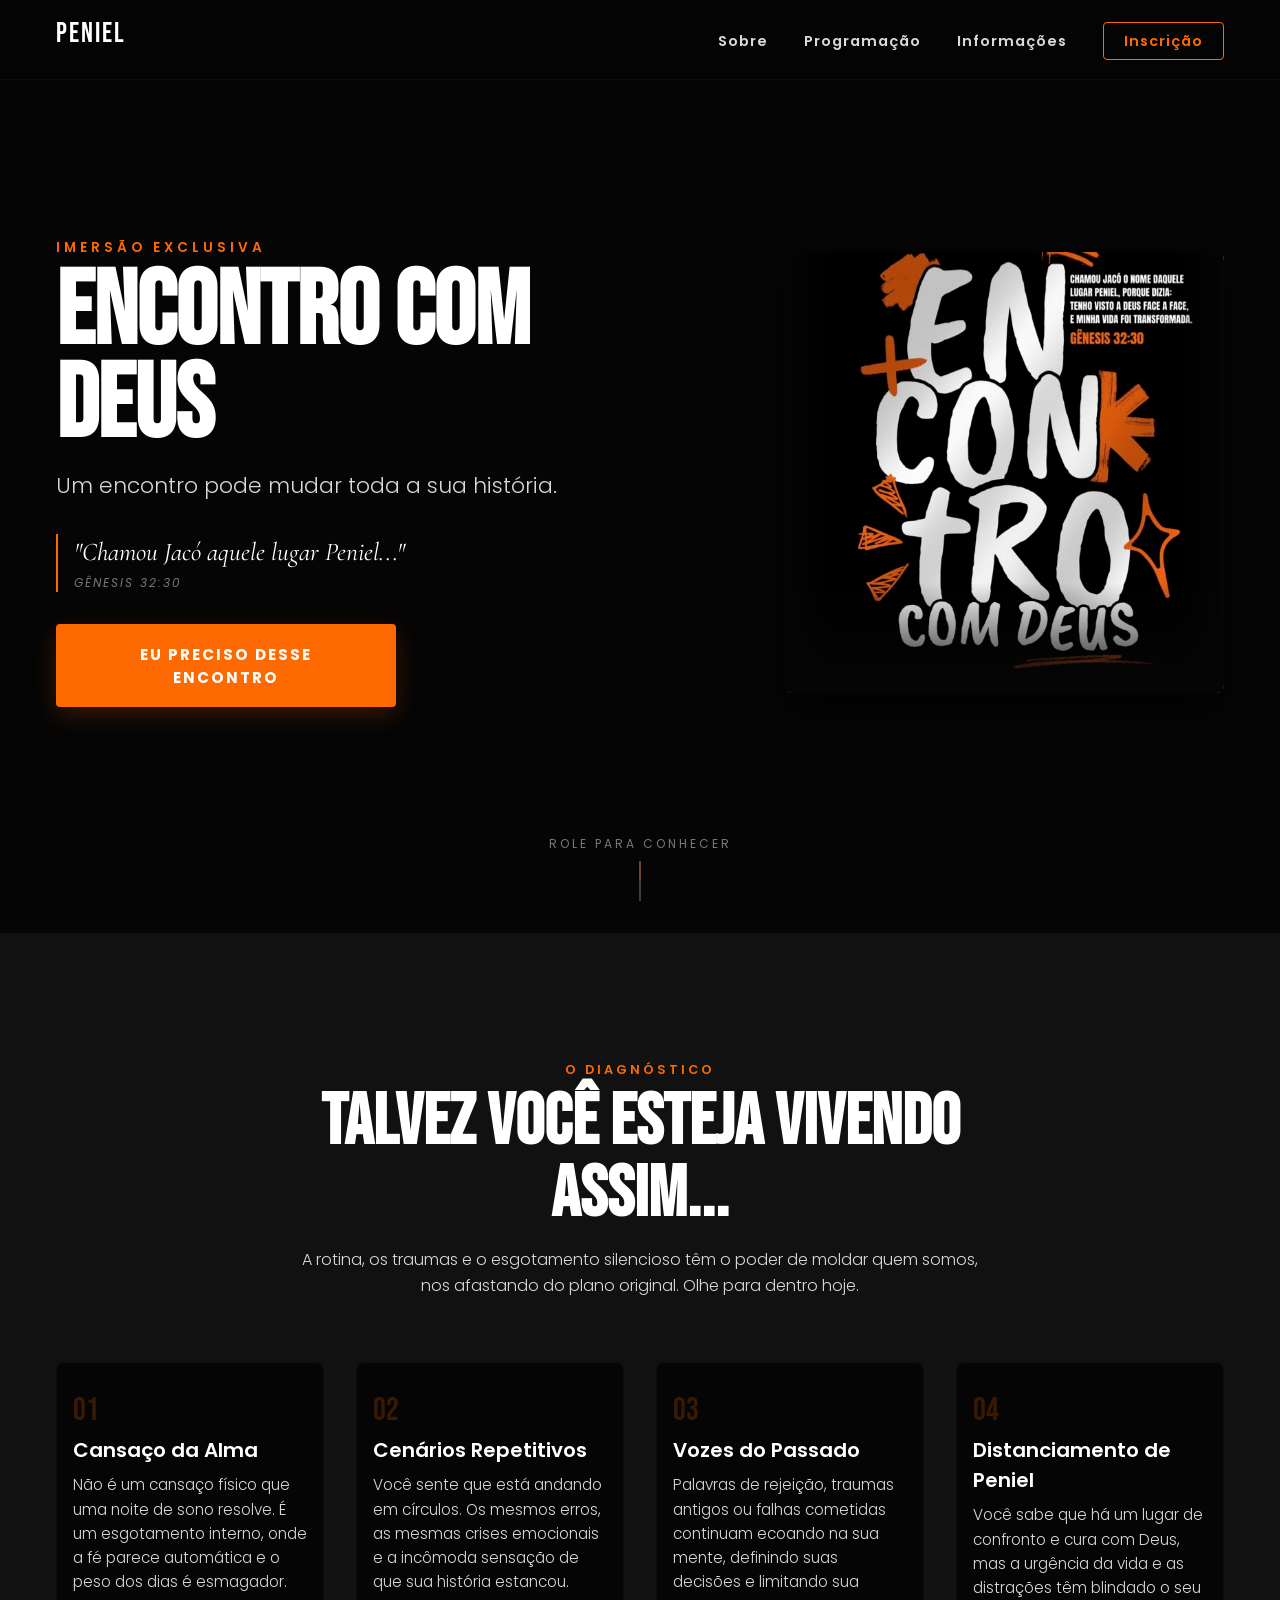
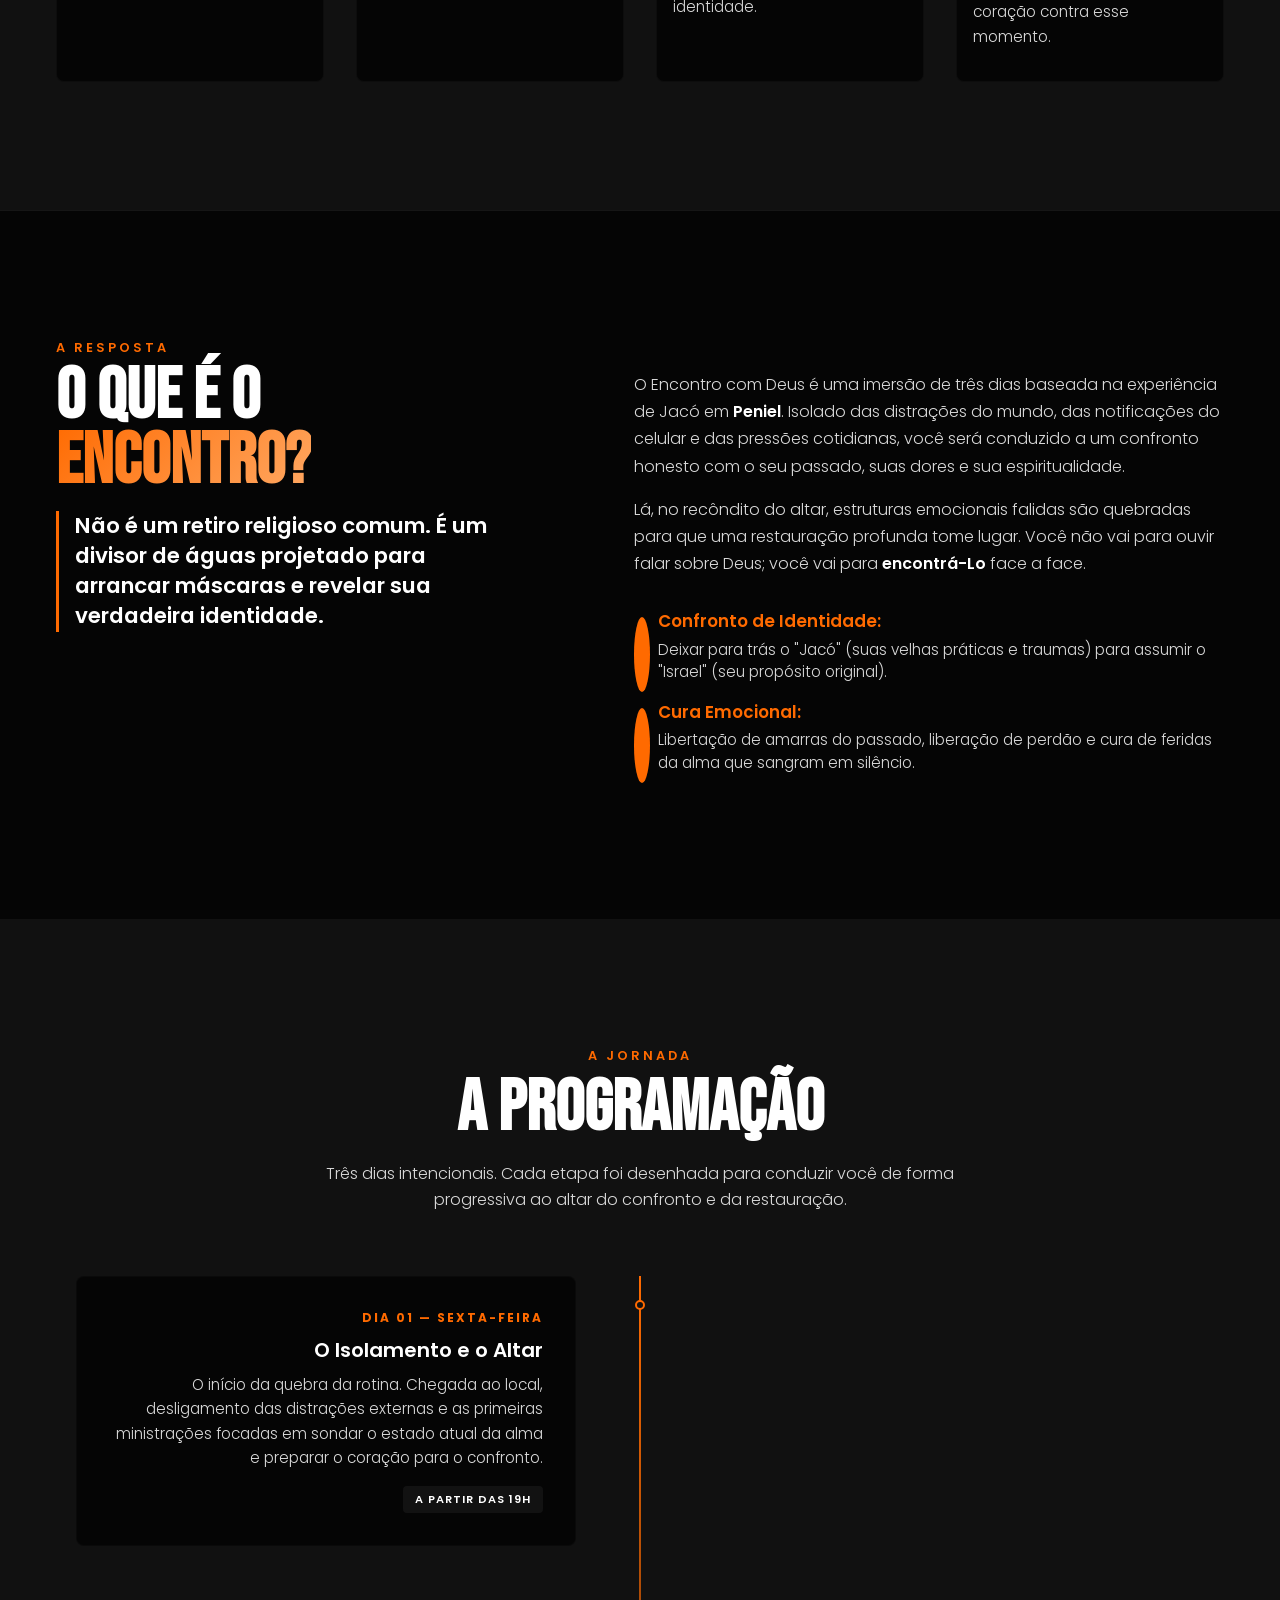
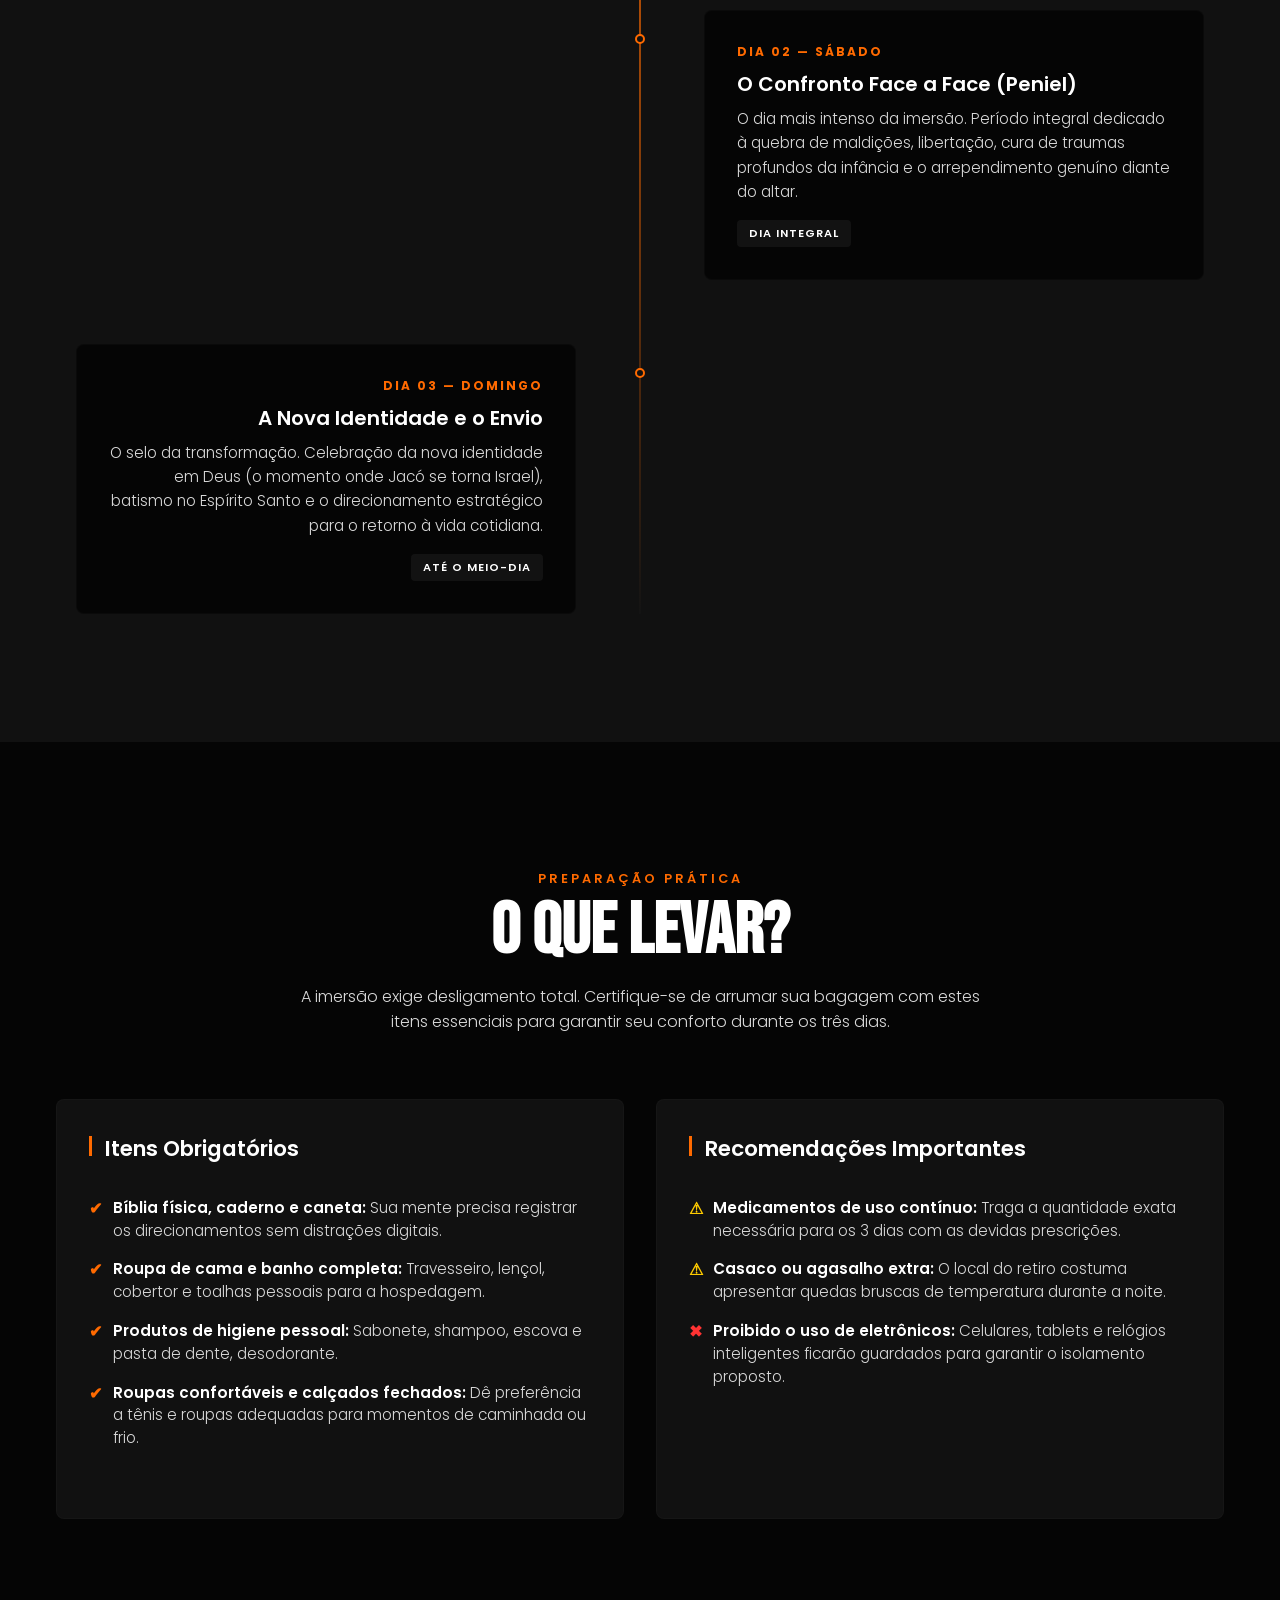
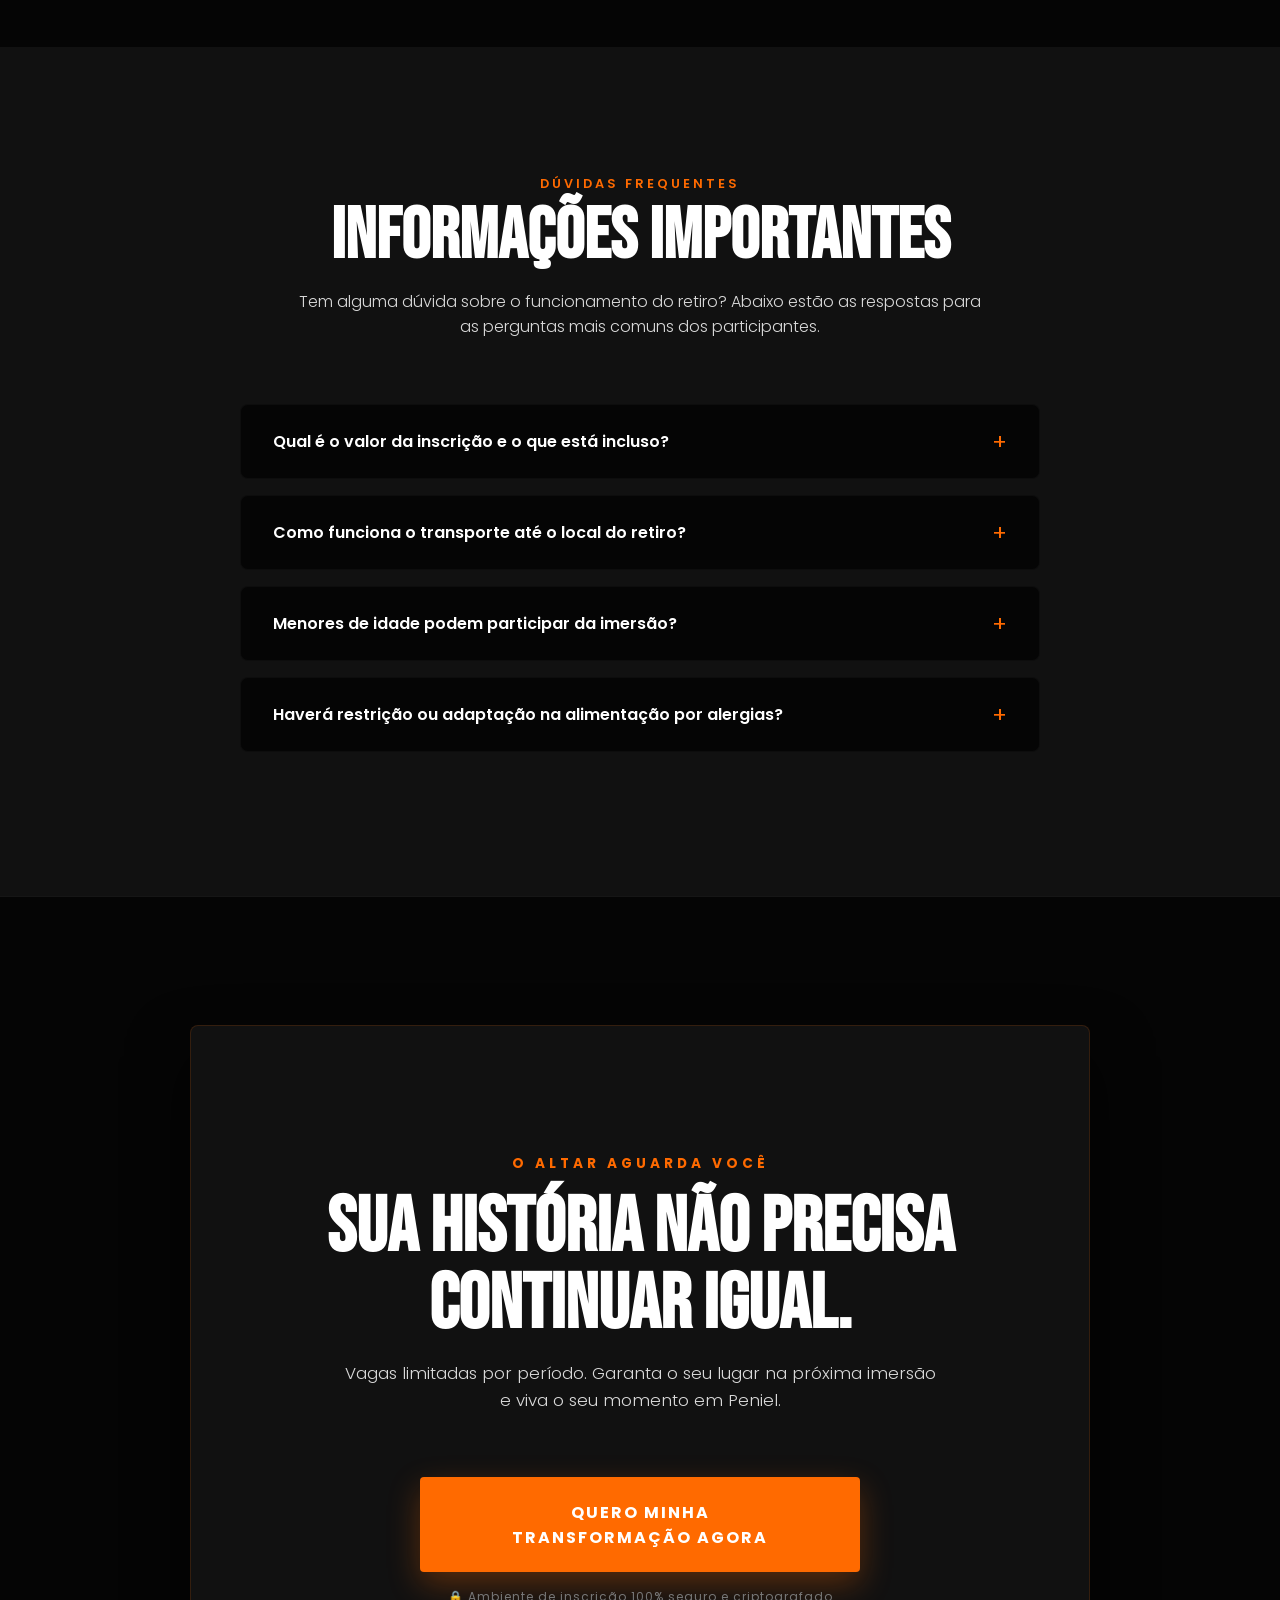
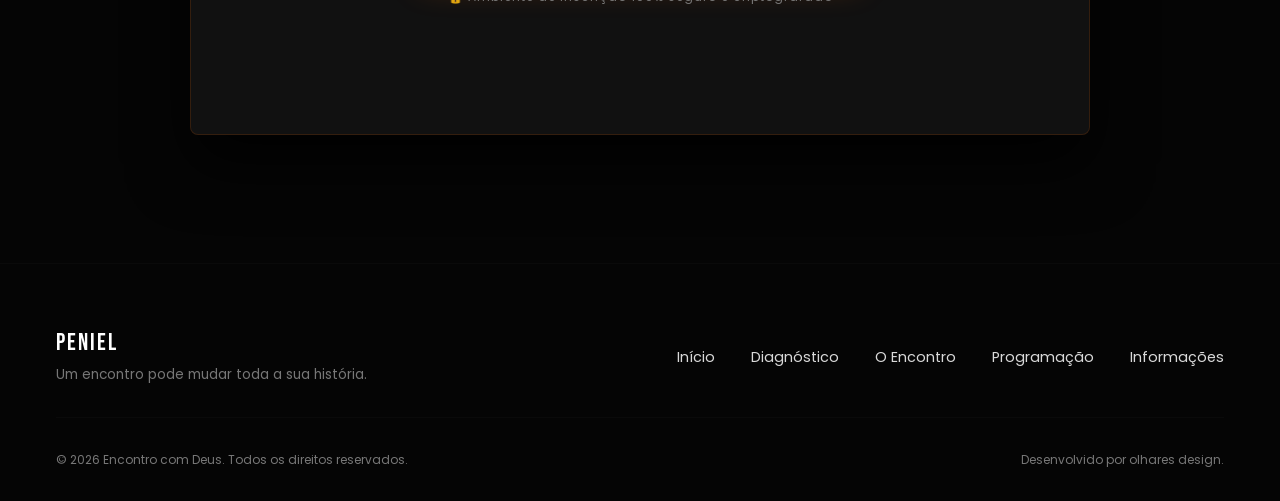
==== commit 46f96e5b: "Update print statement from 'Hello' to 'Goodbye'" ====
--- a/index.html
+++ b/index.html
@@ -65,7 +65,7 @@
 
             <div class="scroll-indicator" aria-hidden="true">
                 <a href="#sobre" class="scroll-link">
-                    <span>Scroll</span>
+                    <span>Role para conhecer</span>
                     <div class="arrow-down"></div>
                 </a>
             </div>
@@ -441,4 +441,4 @@
 
     <script src="js/script.js" defer></script>
 </body>
-</html>+</html>
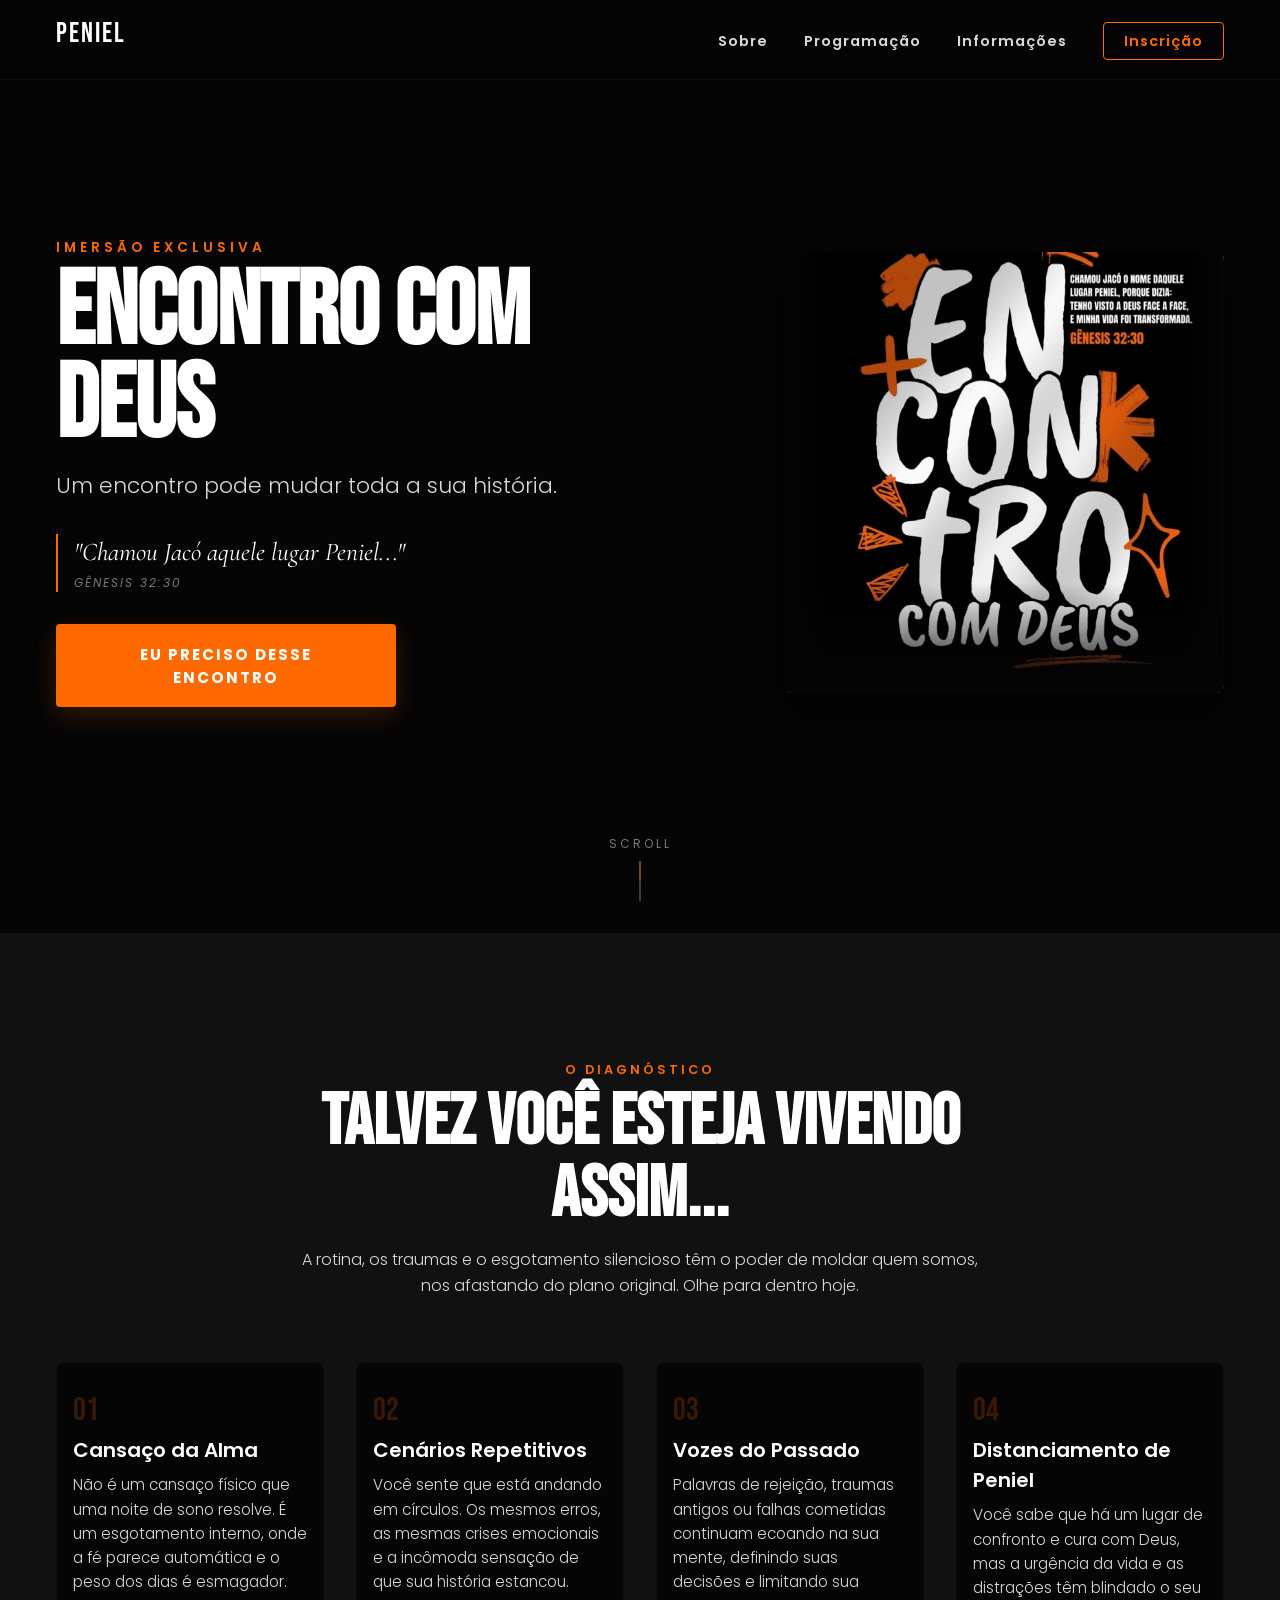
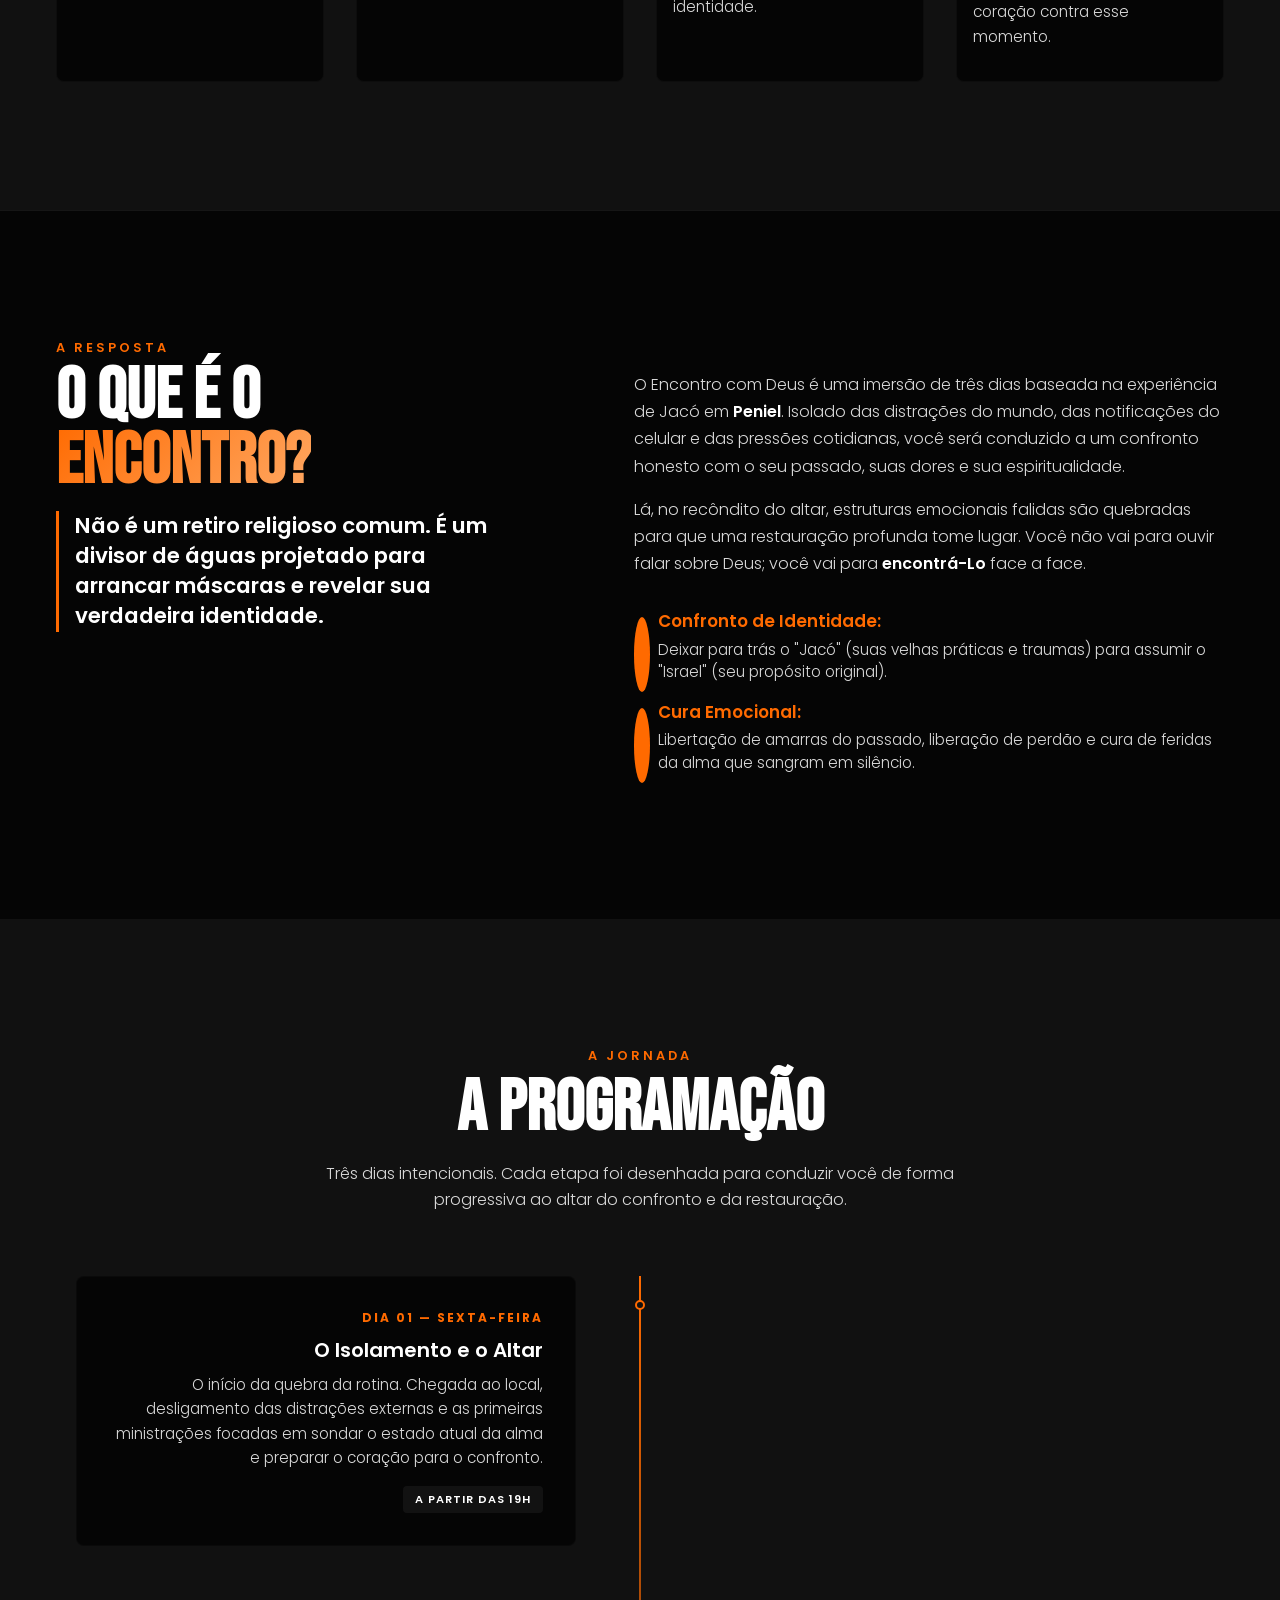
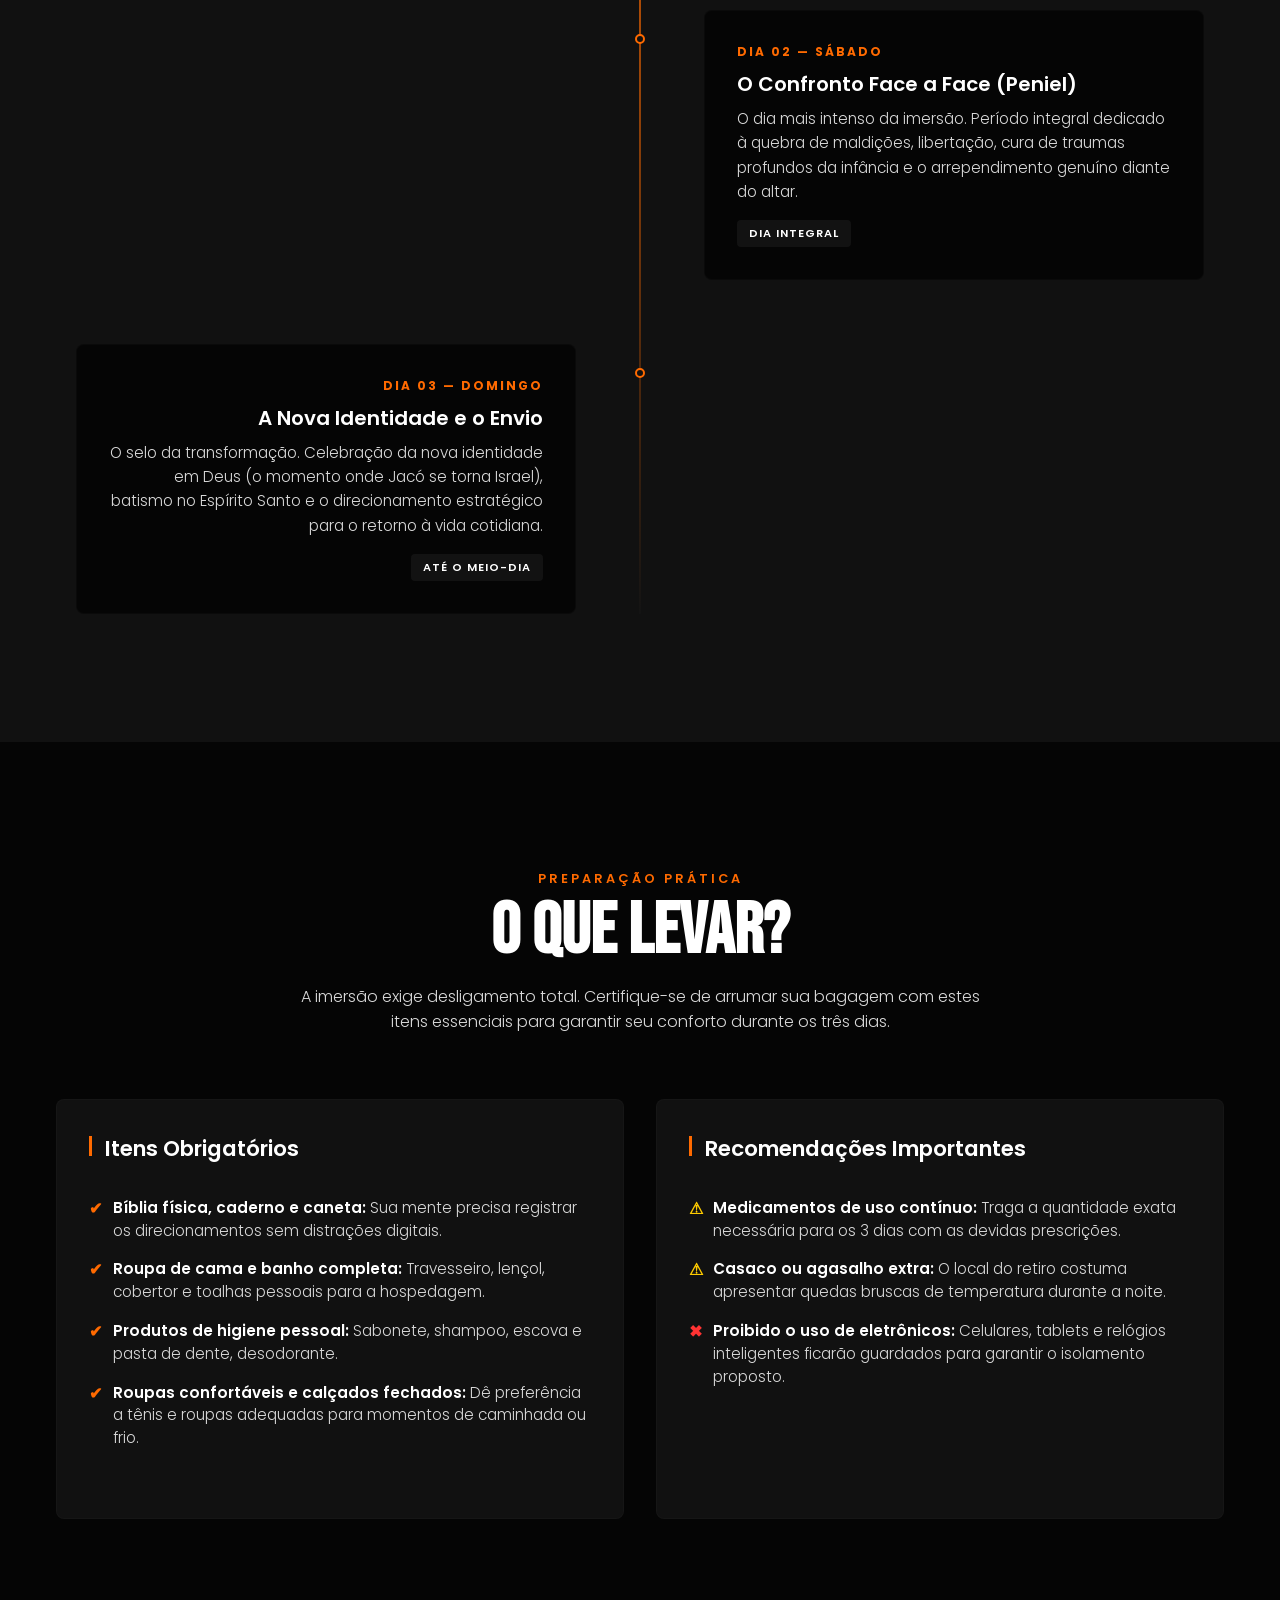
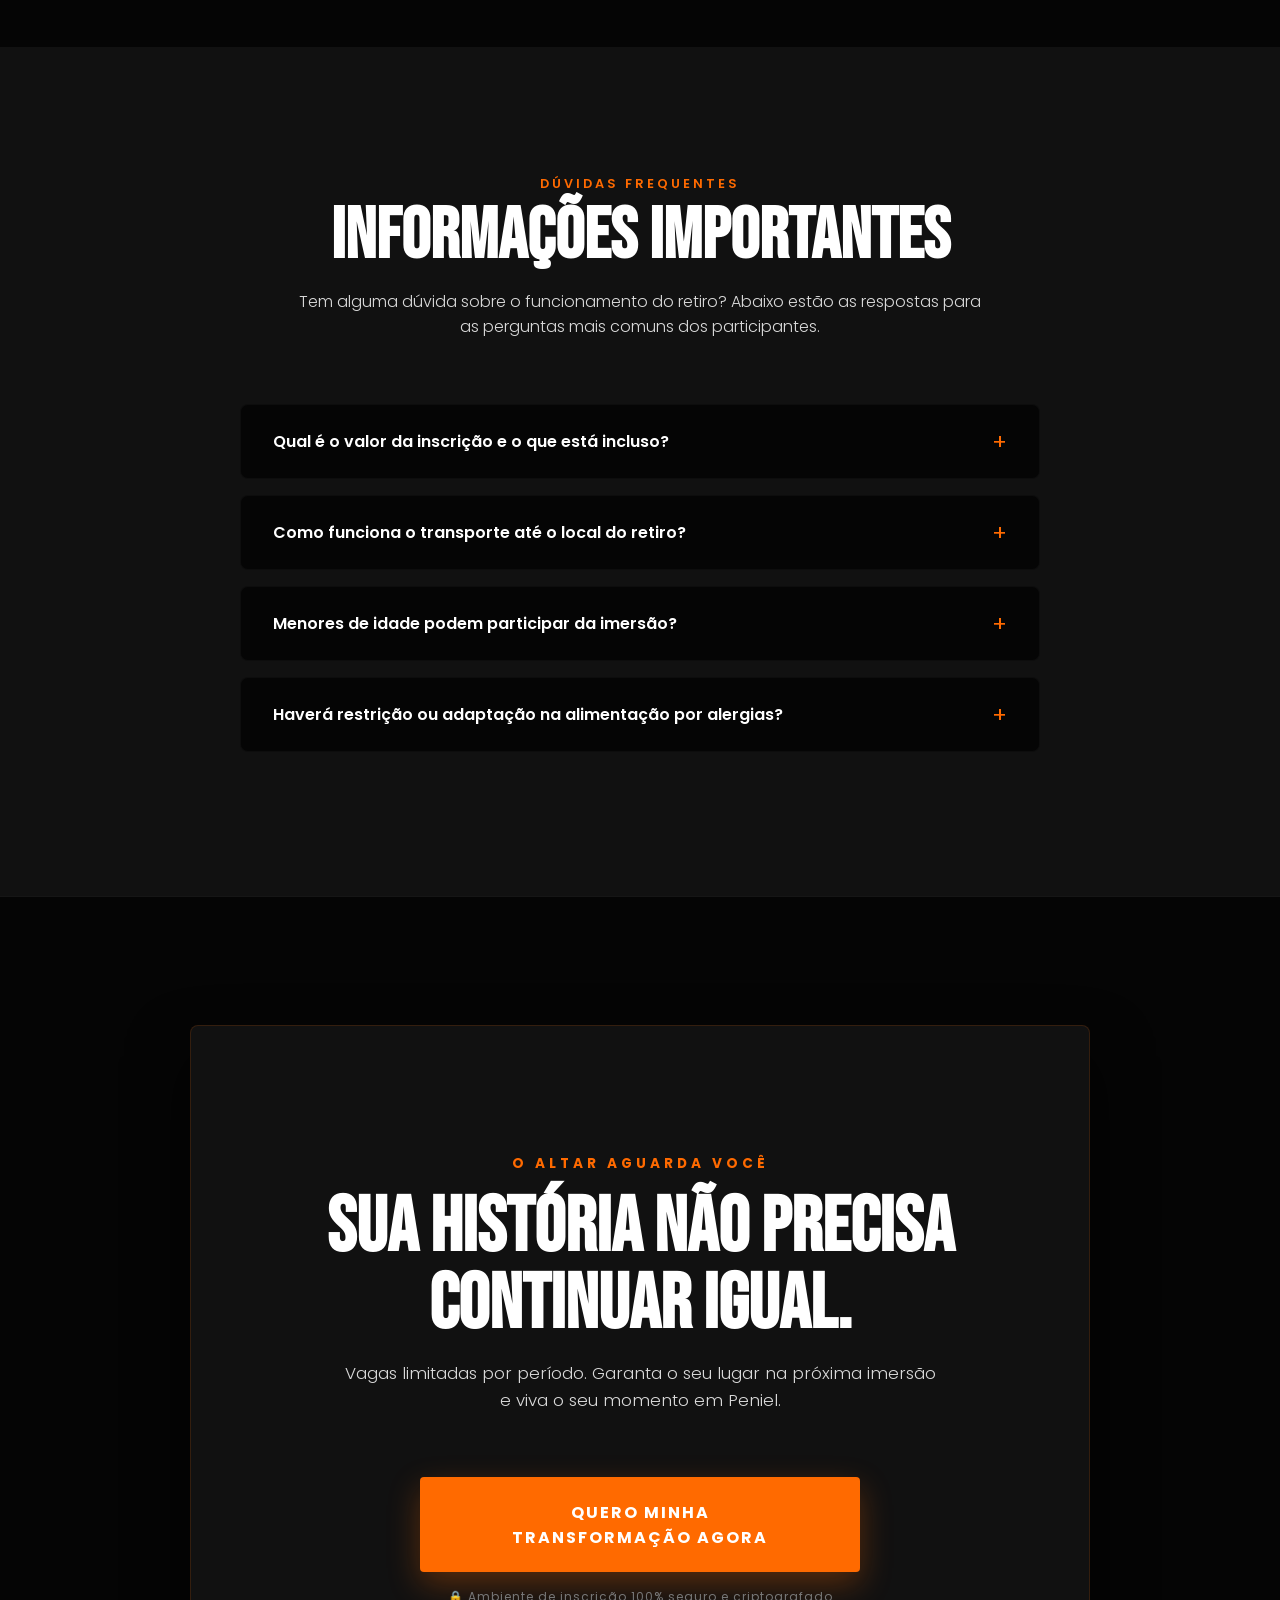
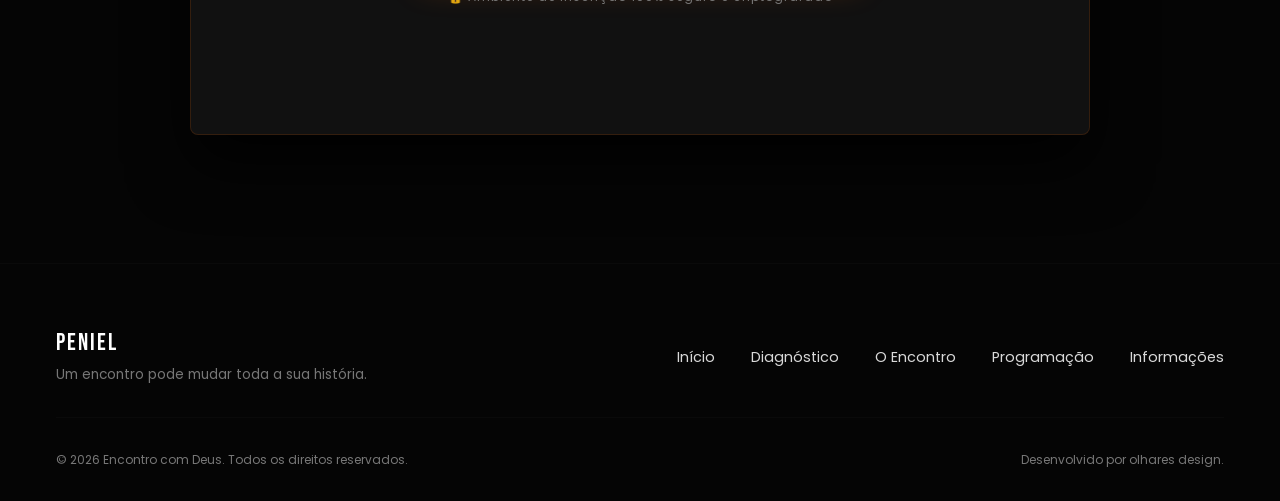
==== commit 3a0ef3bd: "Update print statement from 'Hello' to 'Goodbye'" ====
--- a/index.html
+++ b/index.html
@@ -65,7 +65,7 @@
 
             <div class="scroll-indicator" aria-hidden="true">
                 <a href="#sobre" class="scroll-link">
-                    <span>Role para conhecer</span>
+                    <span>Scroll</span>
                     <div class="arrow-down"></div>
                 </a>
             </div>
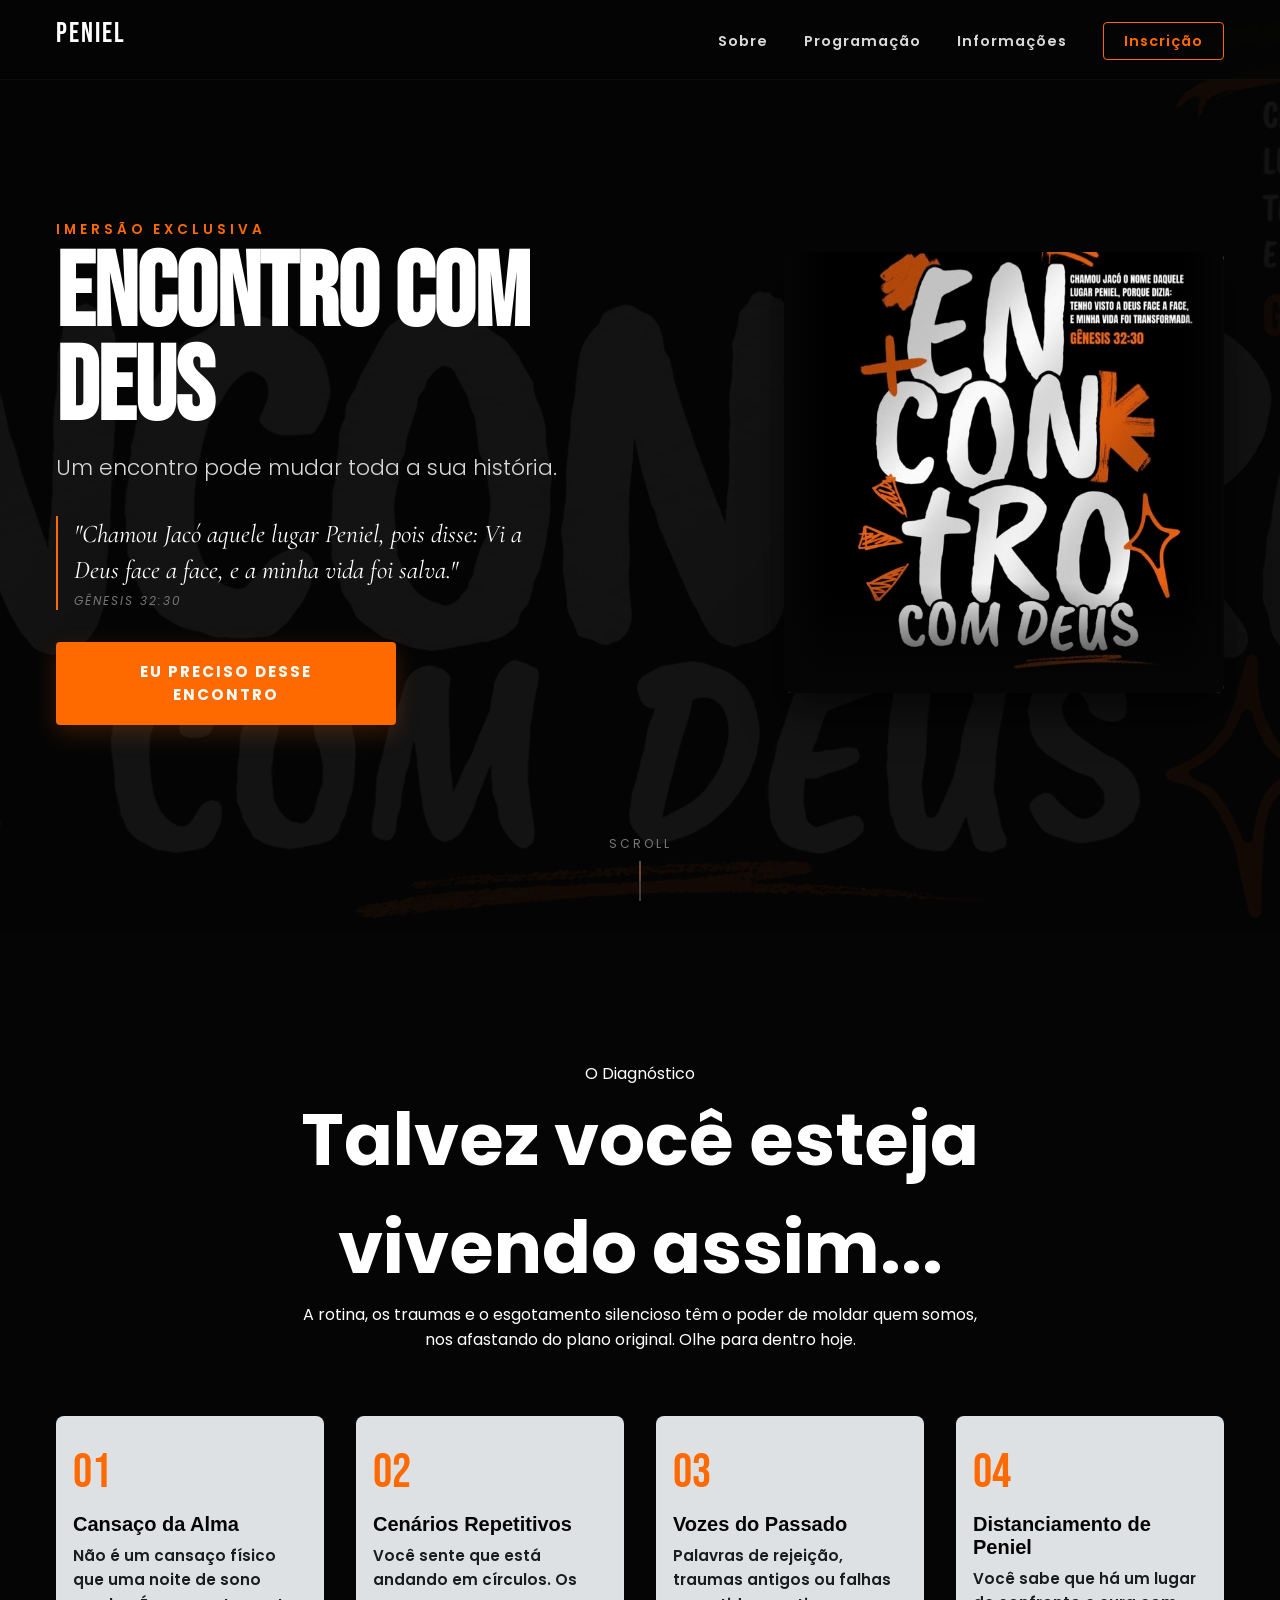
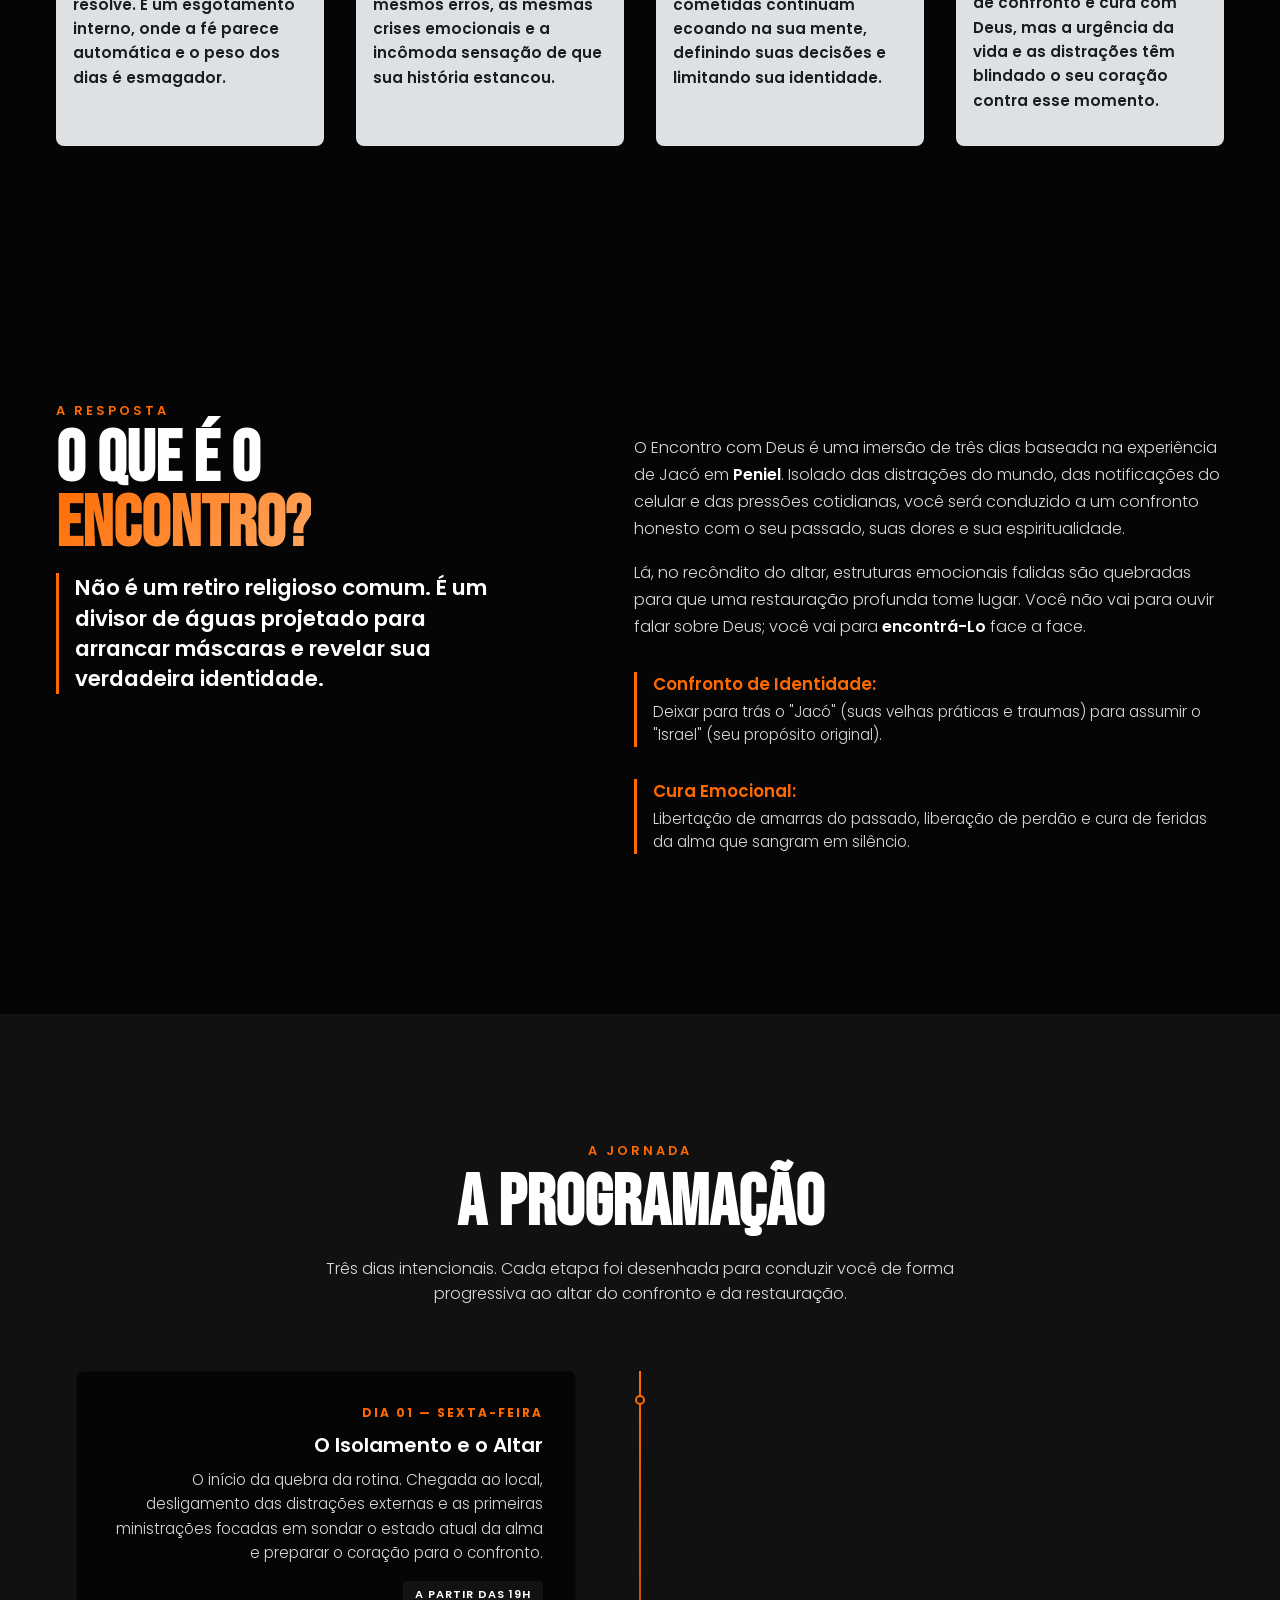
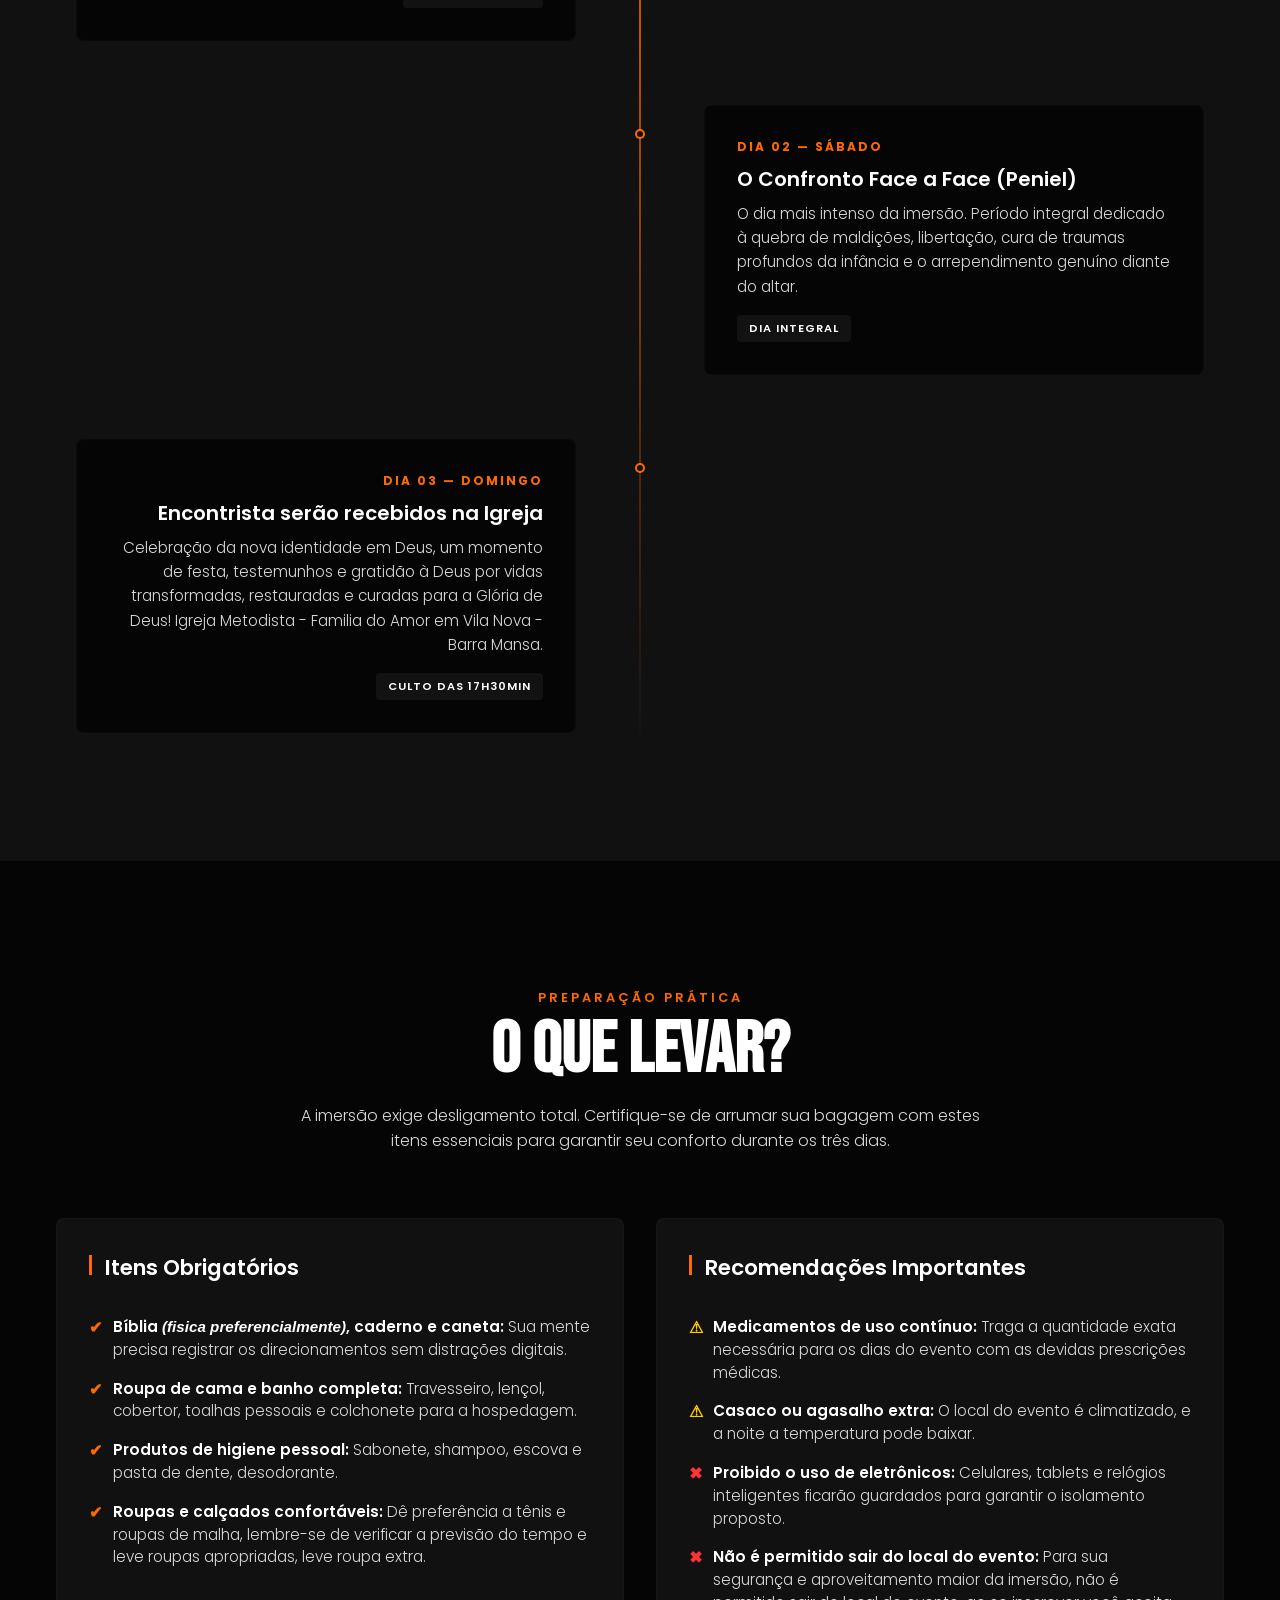
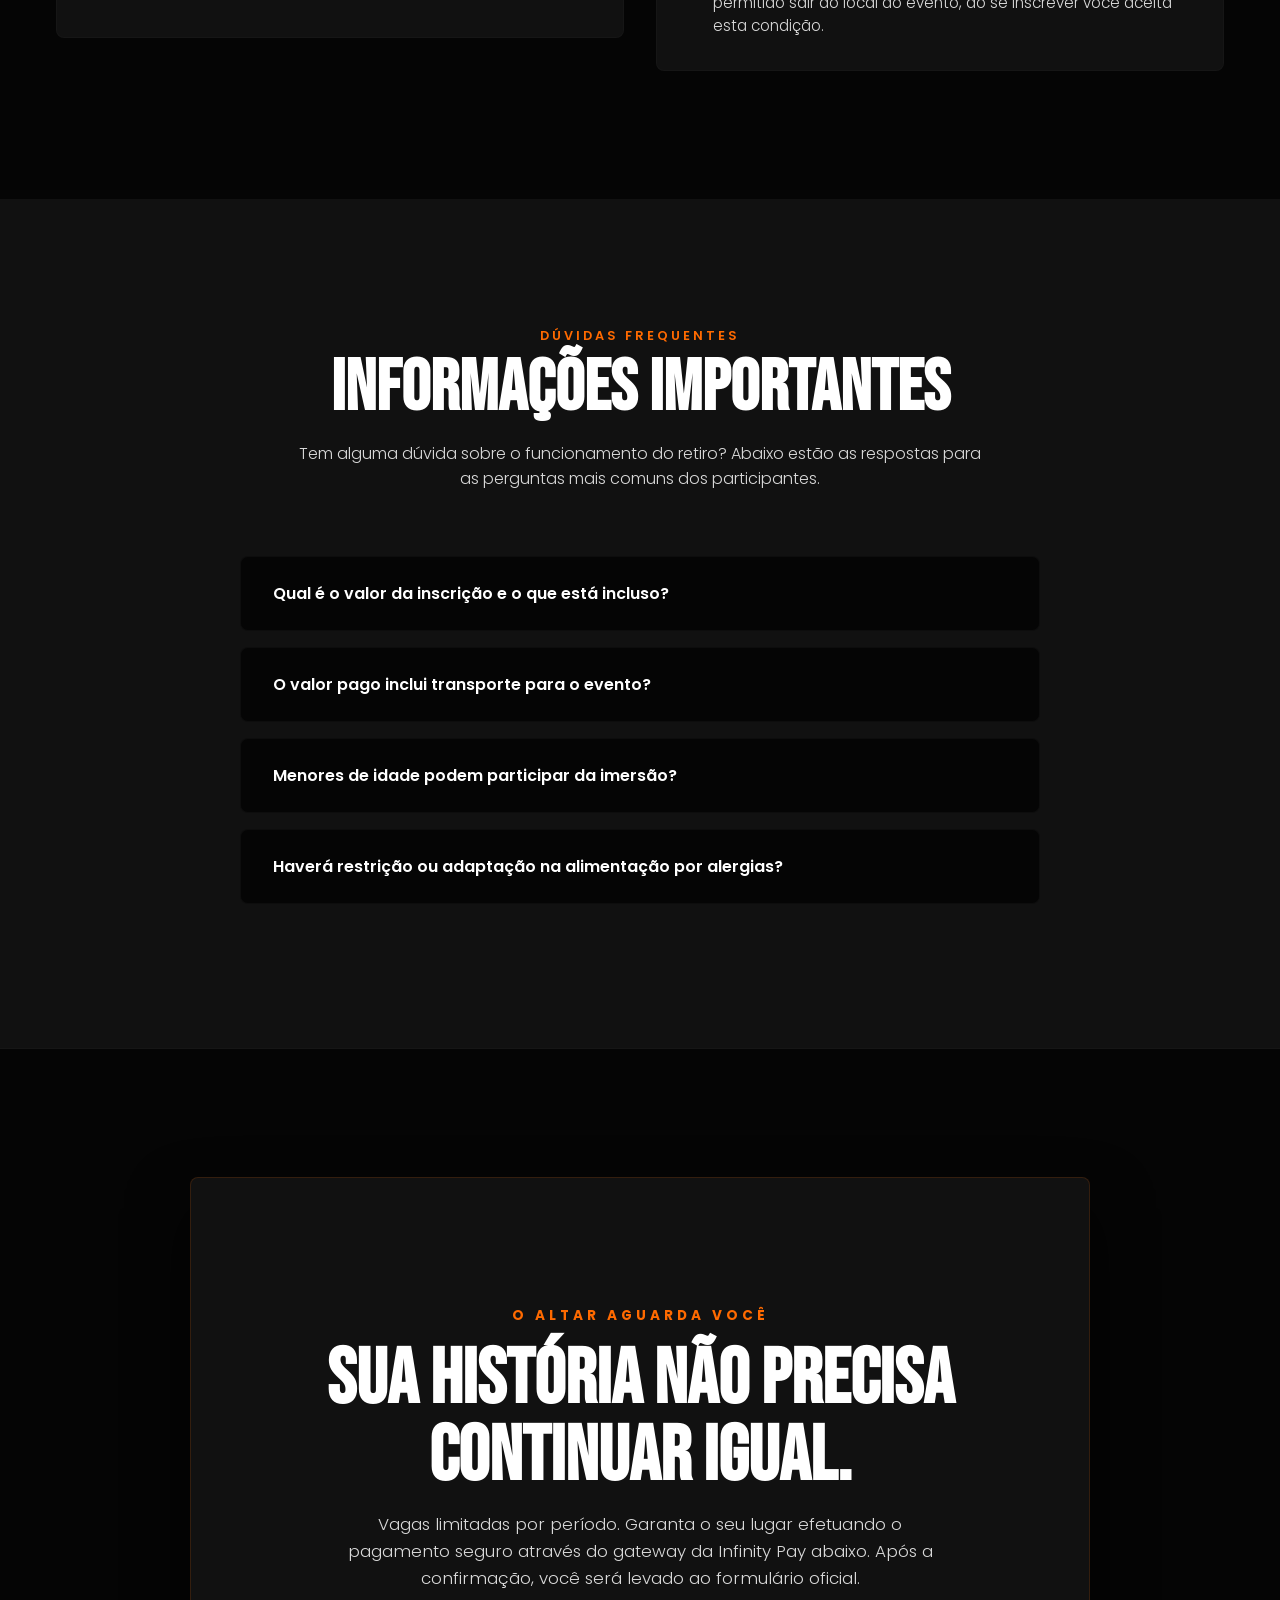
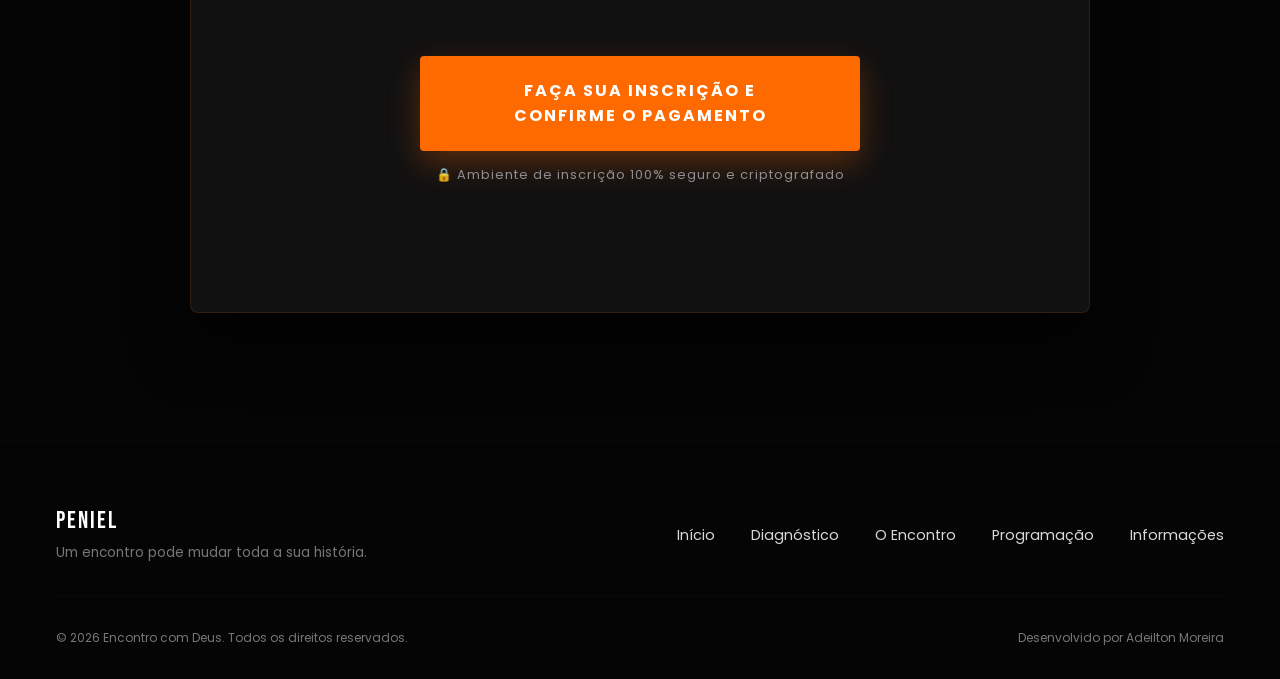
==== commit 853bb382: "Add files via upload" ====
--- a/index.html
+++ b/index.html
@@ -14,9 +14,10 @@
 
     <header class="main-header">
         <div class="header-container">
+            
             <a href="#" class="logo-container">
                 <span class="logo-text">PENIEL</span>
-                </a>
+            </a>
 
             <button class="menu-toggle" aria-label="Abrir menu de navegação" aria-expanded="false">
                 <span class="hamburger"></span>
@@ -30,10 +31,12 @@
                     <li><a href="#inscricao" class="btn-nav">Inscrição</a></li>
                 </ul>
             </nav>
+
         </div>
     </header>
 
     <main>
+
         <section class="hero-section" id="home">
             <div class="hero-container">
                 
@@ -43,7 +46,7 @@
                     <p class="hero-tagline">Um encontro pode mudar toda a sua história.</p>
                     
                     <blockquote class="hero-scripture">
-                        <p class="scripture-text">"Chamou Jacó aquele lugar Peniel..."</p>
+                        <p class="scripture-text">"Chamou Jacó aquele lugar Peniel, pois disse: Vi a Deus face a face, e a minha vida foi salva."</p>
                         <cite class="scripture-reference">Gênesis 32:30</cite>
                     </blockquote>
 
@@ -71,374 +74,367 @@
             </div>
         </section>
 
-<section class="pain-section" id="sobre">
-    <div class="pain-container">
-        
-        <header class="pain-header-block">
-            <span class="pain-badge">O Diagnóstico</span>
-            <h2 class="pain-title">Talvez você esteja vivendo assim...</h2>
-            <p class="pain-lead">
-                A rotina, os traumas e o esgotamento silencioso têm o poder de moldar quem somos, nos afastando do plano original. Olhe para dentro hoje.
-            </p>
-        </header>
-
-        <div class="pain-grid">
+        <section class="pain-section" id="sobre">
+            <div class="pain-container">
+                
+                <header class="pain-header-block">
+                    <span class="pain-badge">O Diagnóstico</span>
+                    <h2 class="pain-title">Talvez você esteja vivendo assim...</h2>
+                    <p class="pain-lead">
+                        A rotina, os traumas e o esgotamento silencioso têm o poder de moldar quem somos, nos afastando do plano original. Olhe para dentro hoje.
+                    </p>
+                </header>
+
+                <div class="pain-grid">
+                    
+                    <div class="pain-card">
+                        <div class="card-icon" aria-hidden="true">01</div>
+                        <h3 class="card-title">Cansaço da Alma</h3>
+                        <p class="card-text">
+                            Não é um cansaço físico que uma noite de sono resolve. É um esgotamento interno, onde a fé parece automática e o peso dos dias é esmagador.
+                        </p>
+                    </div>
+
+                    <div class="pain-card">
+                        <div class="card-icon" aria-hidden="true">02</div>
+                        <h3 class="card-title">Cenários Repetitivos</h3>
+                        <p class="card-text">
+                            Você sente que está andando em círculos. Os mesmos erros, as mesmas crises emocionais e a incômoda sensação de que sua história estancou.
+                        </p>
+                    </div>
+
+                    <div class="pain-card">
+                        <div class="card-icon" aria-hidden="true">03</div>
+                        <h3 class="card-title">Vozes do Passado</h3>
+                        <p class="card-text">
+                            Palavras de rejeição, traumas antigos ou falhas cometidas continuam ecoando na sua mente, definindo suas decisões e limitando sua identidade.
+                        </p>
+                    </div>
+
+                    <div class="pain-card">
+                        <div class="card-icon" aria-hidden="true">04</div>
+                        <h3 class="card-title">Distanciamento de Peniel</h3>
+                        <p class="card-text">
+                            Você sabe que há um lugar de confronto e cura com Deus, mas a urgência da vida e as distrações têm blindado o seu coração contra esse momento.
+                        </p>
+                    </div>
+
+                </div>
+
+            </div>
+        </section>
+
+        <section class="about-section" id="oque-e">
+            <div class="about-container">
+                
+                <div class="about-concept">
+                    <span class="about-badge">A Resposta</span>
+                    <h2 class="about-title">O que é o <br><span class="text-gradient">Encontro?</span></h2>
+                    <p class="about-highlight">
+                        Não é um retiro religioso comum. É um divisor de águas projetado para arrancar máscaras e revelar sua verdadeira identidade.
+                    </p>
+                </div>
+
+                <div class="about-text-content">
+                    <p>
+                        O Encontro com Deus é uma imersão de três dias baseada na experiência de Jacó em <strong>Peniel</strong>. Isolado das distrações do mundo, das notificações do celular e das pressões cotidianas, você será conduzido a um confronto honesto com o seu passado, suas dores e sua espiritualidade.
+                    </p>
+                    <p>
+                        Lá, no recôndito do altar, estruturas emocionais falidas são quebradas para que uma restauração profunda tome lugar. Você não vai para ouvir falar sobre Deus; você vai para <strong>encontrá-Lo</strong> face a face.
+                    </p>
+                    
+                    <ul class="about-pillars">
+                        <li>
+                            <span class="pillar-marker" aria-hidden="true"></span>
+                            <div>
+                                <strong>Confronto de Identidade:</strong> Deixar para trás o "Jacó" (suas velhas práticas e traumas) para assumir o "Israel" (seu propósito original).
+                            </div>
+                        </li>
+                        <li>
+                            <span class="pillar-marker" aria-hidden="true"></span>
+                            <div>
+                                <strong>Cura Emocional:</strong> Libertação de amarras do passado, liberação de perdão e cura de feridas da alma que sangram em silêncio.
+                            </div>
+                        </li>
+                    </ul>
+                </div>
+
+            </div>
+        </section>
+
+        <section class="timeline-section" id="programacao">
+            <div class="timeline-container">
+                
+                <header class="timeline-header-block">
+                    <span class="timeline-badge">A Jornada</span>
+                    <h2 class="timeline-title">A Programação</h2>
+                    <p class="timeline-lead">
+                        Três dias intencionais. Cada etapa foi desenhada para conduzir você de forma progressiva ao altar do confronto e da restauração.
+                    </p>
+                </header>
+
+                <div class="timeline-axis">
+                    
+                    <div class="timeline-item item-left">
+                        <div class="timeline-dot" aria-hidden="true"></div>
+                        <div class="timeline-content-box">
+                            <span class="day-tag">Dia 01 — Sexta-Feira</span>
+                            <h3 class="day-title">O Isolamento e o Altar</h3>
+                            <p class="day-text">
+                                O início da quebra da rotina. Chegada ao local, desligamento das distrações externas e as primeiras ministrações focadas em sondar o estado atual da alma e preparar o coração para o confronto.
+                            </p>
+                            <span class="time-badge">A partir das 19h</span>
+                        </div>
+                    </div>
+
+                    <div class="timeline-item item-right">
+                        <div class="timeline-dot" aria-hidden="true"></div>
+                        <div class="timeline-content-box">
+                            <span class="day-tag">Dia 02 — Sábado</span>
+                            <h3 class="day-title">O Confronto Face a Face (Peniel)</h3>
+                            <p class="day-text">
+                                O dia mais intenso da imersão. Período integral dedicado à quebra de maldições, libertação, cura de traumas profundos da infância e o arrependimento genuíno diante do altar.
+                            </p>
+                            <span class="time-badge">Dia Integral</span>
+                        </div>
+                    </div>
+
+                    <div class="timeline-item item-left">
+                        <div class="timeline-dot" aria-hidden="true"></div>
+                        <div class="timeline-content-box">
+                            <span class="day-tag">Dia 03 — Domingo</span>
+                            <h3 class="day-title">Encontrista serão recebidos na Igreja</h3>
+                            <p class="day-text">
+                                Celebração da nova identidade em Deus, um momento de festa, testemunhos e gratidão à Deus por vidas transformadas, restauradas e curadas para a Glória de Deus!
+								Igreja Metodista - Familia do Amor em Vila Nova - Barra Mansa.
+								
+                            </p>
+                            <span class="time-badge">Culto das 17h30min</span>
+                        </div>
+                    </div>
+
+                </div>
+
+            </div>
+        </section>
+
+        <section class="checklist-section" id="informacoes">
+            <div class="checklist-container">
+                
+                <header class="checklist-header-block">
+                    <span class="checklist-badge">Preparação Prática</span>
+                    <h2 class="checklist-title">O que levar?</h2>
+                    <p class="checklist-lead">
+                        A imersão exige desligamento total. Certifique-se de arrumar sua bagagem com estes itens essenciais para garantir seu conforto durante os três dias.
+                    </p>
+                </header>
+
+                <div class="checklist-grid">
+                    
+                    <div class="checklist-box box-mandatory">
+                        <h3 class="box-title">
+                            <span class="box-accent-line" aria-hidden="true"></span>
+                            Itens Obrigatórios
+                        </h3>
+                        <ul class="checklist-items">
+                            <li>
+                                <span class="check-icon" aria-hidden="true">✔</span>
+                                <div>
+                                    <strong>Bíblia <i>(fisica preferencialmente)</i>, caderno e caneta:</strong> Sua mente precisa registrar os direcionamentos sem distrações digitais.
+                                </div>
+                            </li>
+                            <li>
+                                <span class="check-icon" aria-hidden="true">✔</span>
+                                <div>
+                                    <strong>Roupa de cama e banho completa:</strong> Travesseiro, lençol, cobertor, toalhas pessoais e colchonete para a hospedagem.
+                                </div>
+                            </li>
+                            <li>
+                                <span class="check-icon" aria-hidden="true">✔</span>
+                                <div>
+                                    <strong>Produtos de higiene pessoal:</strong> Sabonete, shampoo, escova e pasta de dente, desodorante.
+                                </div>
+                            </li>
+                            <li>
+                                <span class="check-icon" aria-hidden="true">✔</span>
+                                <div>
+                                    <strong>Roupas e calçados confortáveis:</strong> Dê preferência a tênis e roupas de malha, lembre-se de verificar a previsão do tempo e leve roupas apropriadas, leve roupa extra.
+                                </div>
+                            </li>
+                        </ul>
+                    </div>
+
+                    <div class="checklist-box box-recommendations">
+                        <h3 class="box-title">
+                            <span class="box-accent-line" aria-hidden="true"></span>
+                            Recomendações Importantes
+                        </h3>
+                        <ul class="checklist-items">
+                            <li>
+                                <span class="check-icon icon-warn" aria-hidden="true">⚠</span>
+                                <div>
+                                    <strong>Medicamentos de uso contínuo:</strong> Traga a quantidade exata necessária para os dias do evento com as devidas prescrições médicas.
+                                </div>
+                            </li>
+                            <li>
+                                <span class="check-icon icon-warn" aria-hidden="true">⚠</span>
+                                <div>
+                                    <strong>Casaco ou agasalho extra:</strong> O local do evento é climatizado, e a noite a temperatura pode baixar.
+                                </div>
+                            </li>
+                            <li>
+                                <span class="check-icon icon-prohibited" aria-hidden="true">✖</span>
+                                <div>
+                                    <strong>Proibido o uso de eletrônicos:</strong> Celulares, tablets e relógios inteligentes ficarão guardados para garantir o isolamento proposto.
+                                </div>
+                            </li>
+							
+							<li>
+                                <span class="check-icon icon-prohibited" aria-hidden="true">✖</span>
+                                <div>
+                                    <strong>Não é permitido sair do local do evento:</strong> Para sua segurança e aproveitamento maior da imersão, não é permitido sair do local do evento, ao se inscrever você aceita esta condição.
+                                </div>
+                            </li>
+							
+                        </ul>
+                    </div>
+
+                </div>
+
+            </div>
+        </section>
+
+        <section class="faq-section" id="faq">
+            <div class="faq-container">
+                
+                <header class="faq-header-block">
+                    <span class="faq-badge">Dúvidas Frequentes</span>
+                    <h2 class="faq-title">Informações Importantes</h2>
+                    <p class="faq-lead">
+                        Tem alguma dúvida sobre o funcionamento do retiro? Abaixo estão as respostas para as perguntas mais comuns dos participantes.
+                    </p>
+                </header>
+
+                <div class="faq-accordion-wrapper">
+                    
+                    <div class="faq-item">
+                        <button class="faq-trigger" aria-expanded="false" aria-controls="faq-answer-1">
+                            <span class="faq-question">Qual é o valor da inscrição e o que está incluso?</span>
+                            <span class="faq-icon" aria-hidden="true"></span>
+                        </button>
+                        <div class="faq-answer" id="faq-answer-1" aria-hidden="true">
+                            <div class="faq-answer-inner">
+                                <p>O valor da inscrição é de R$ 170,00 e cobre a hospedagem completa durante todo o período do evento, todas as refeições inclusas (café da manhã, almoço, café da tarde, jantar e ceia) e os materiais didáticos que serão utilizados durante as ministrações. Nenhuma taxa extra será cobrada no local.</p>
+                            </div>
+                        </div>
+                    </div>
+
+                    <div class="faq-item">
+                        <button class="faq-trigger" aria-expanded="false" aria-controls="faq-answer-2">
+                            <span class="faq-question">O valor pago inclui transporte para o evento?</span>
+                            <span class="faq-icon" aria-hidden="true"></span>
+                        </button>
+                        <div class="faq-answer" id="faq-answer-2" aria-hidden="true">
+                            <div class="faq-answer-inner">
+                                <p>O valor pago cobre apenas a estadia, cada participante é responsável por seu transporte até o local do evento. .</p>
+                            </div>
+                        </div>
+                    </div>
+
+                    <div class="faq-item">
+                        <button class="faq-trigger" aria-expanded="false" aria-controls="faq-answer-3">
+                            <span class="faq-question">Menores de idade podem participar da imersão?</span>
+                            <span class="faq-icon" aria-hidden="true"></span>
+                        </button>
+                        <div class="faq-answer" id="faq-answer-3" aria-hidden="true">
+                            <div class="faq-answer-inner">
+                                <p>O Encontro com Deus é formatado para um público a partir de 16 anos, devido à densidade das temáticas de cura emocional e à carga horária das atividades. Menores de 18 anos precisam, obrigatoriamente, de uma autorização assinada e registrada pelos pais ou responsáveis legais.</p>
+                            </div>
+                        </div>
+                    </div>
+
+                    <div class="faq-item">
+                        <button class="faq-trigger" aria-expanded="false" aria-controls="faq-answer-4">
+                            <span class="faq-question">Haverá restrição ou adaptação na alimentação por alergias?</span>
+                            <span class="faq-icon" aria-hidden="true"></span>
+                        </button>
+                        <div class="faq-answer" id="faq-answer-4" aria-hidden="true">
+                            <div class="faq-answer-inner">
+                                <p>Sim. No formulário que você preencherá logo após o pagamento, haverá um campo específico para relatar alergias alimentares crônicas (como intolerância a glúten, lactose ou dietas restritivas médicas). Nossa equipe de cozinha preparará cardápios adaptados para esses casos informados com antecedência.</p>
+                            </div>
+                        </div>
+                    </div>
+
+                </div>
+
+            </div>
+        </section>
+
+     <!-- SEÇÃO CHAMADA PARA AÇÃO ORIGINAL RESTRUTURADA -->
+        <section class="cta-section" id="inscricao">
+            <div class="cta-container">
+                
+                <div class="cta-card-premium">
+                    <span class="cta-badge">O Altar Aguarda Você</span>
+                    <h2 class="cta-title">SUA HISTÓRIA NÃO PRECISA CONTINUAR IGUAL.</h2>
+                    <p class="cta-lead">Vagas limitadas por período. Garanta o seu lugar efetuando o pagamento seguro através do gateway da Infinity Pay abaixo. Após a confirmação, você será levado ao formulário oficial.</p>
+                    
+                    <div class="cta-button-block">
+                        <!-- Substitua SEU_LINK_DE_PAGAMENTO_INFINITY_PAY pelo link gerado na plataforma -->
+                        <a href="obrigado.html" class="btn-cta-main" id="start-payment" role="button">
+                            FAÇA SUA INSCRIÇÃO E CONFIRME O PAGAMENTO
+                        </a>
+                        <span class="cta-secure-text" style="display: block; font-size: 0.8rem; color: #8E8E93; margin-top: 15px;">
+                            🔒 Ambiente de inscrição 100% seguro e criptografado
+                        </span>
+                    </div>
+                </div>
+
+            </div>
+        </section>
+
+    </main> <footer class="main-footer">
+        <div class="footer-container">
             
-            <div class="pain-card">
-                <div class="card-icon" aria-hidden="true">01</div>
-                <h3 class="card-title">Cansaço da Alma</h3>
-                <p class="card-text">
-                    Não é um cansaço físico que uma noite de sono resolve. É um esgotamento interno, onde a fé parece automática e o peso dos dias é esmagador.
+            <div class="footer-top">
+                <div class="footer-brand">
+                    <span class="footer-logo">PENIEL</span>
+                    <p>Um encontro pode mudar toda a sua história.</p>
+                </div>
+                
+                <nav class="footer-nav" aria-label="Navegação do rodapé">
+                    <ul>
+                        <li><a href="#home">Início</a></li>
+                        <li><a href="#sobre">Diagnóstico</a></li>
+                        <li><a href="#oque-e">O Encontro</a></li>
+                        <li><a href="#programacao">Programação</a></li>
+                        <li><a href="#faq">Informações</a></li>
+                    </ul>
+                </nav>
+            </div>
+
+            <div class="footer-divider" aria-hidden="true"></div>
+
+            <div class="footer-bottom">
+                <p class="copyright">
+                    &copy; 2026 Encontro com Deus. Todos os direitos reservados.
                 </p>
-            </div>
-
-            <div class="pain-card">
-                <div class="card-icon" aria-hidden="true">02</div>
-                <h3 class="card-title">Cenários Repetitivos</h3>
-                <p class="card-text">
-                    Você sente que está andando em círculos. Os mesmos erros, as mesmas crises emocionais e a incômoda sensação de que sua história estancou.
-                </p>
-            </div>
-
-            <div class="pain-card">
-                <div class="card-icon" aria-hidden="true">03</div>
-                <h3 class="card-title">Vozes do Passado</h3>
-                <p class="card-text">
-                    Palavras de rejeição, traumas antigos ou falhas cometidas continuam ecoando na sua mente, definindo suas decisões e limitando sua identidade.
-                </p>
-            </div>
-
-            <div class="pain-card">
-                <div class="card-icon" aria-hidden="true">04</div>
-                <h3 class="card-title">Distanciamento de Peniel</h3>
-                <p class="card-text">
-                    Você sabe que há um lugar de confronto e cura com Deus, mas a urgência da vida e as distrações têm blindado o seu coração contra esse momento.
-                </p>
+                
+				<!-- Substitua a linha do desenvolvedor por esta no seu index.html -->
+				<p class="footer-credits">
+					Desenvolvido por 
+						<a href="https://wa.me/5524981058931?text=Ol%C3%A1%21+Vi+seu+trabalho+na+Landing+Page+do+retiro+e+gostaria+de+fazer+um+or%C3%A7amento." 
+						target="_blank" 
+						rel="noopener noreferrer" 
+						class="developer-link">
+							Adeilton Moreira
+						</a>
+				</p>
             </div>
 
         </div>
-
-    </div>
-</section>
-
-<section class="about-section" id="oque-e">
-    <div class="about-container">
-        
-        <div class="about-concept">
-            <span class="about-badge">A Resposta</span>
-            <h2 class="about-title">O que é o <br><span class="text-gradient">Encontro?</span></h2>
-            <p class="about-highlight">
-                Não é um retiro religioso comum. É um divisor de águas projetado para arrancar máscaras e revelar sua verdadeira identidade.
-            </p>
-        </div>
-
-        <div class="about-text-content">
-            <p>
-                O Encontro com Deus é uma imersão de três dias baseada na experiência de Jacó em <strong>Peniel</strong>. Isolado das distrações do mundo, das notificações do celular e das pressões cotidianas, você será conduzido a um confronto honesto com o seu passado, suas dores e sua espiritualidade.
-            </p>
-            <p>
-                Lá, no recôndito do altar, estruturas emocionais falidas são quebradas para que uma restauração profunda tome lugar. Você não vai para ouvir falar sobre Deus; você vai para <strong>encontrá-Lo</strong> face a face.
-            </p>
-            
-            <ul class="about-pillars">
-                <li>
-                    <span class="pillar-marker"></span>
-                    <div>
-                        <strong>Confronto de Identidade:</strong> Deixar para trás o "Jacó" (suas velhas práticas e traumas) para assumir o "Israel" (seu propósito original).
-                    </div>
-                </li>
-                <li>
-                    <span class="pillar-marker"></span>
-                    <div>
-                        <strong>Cura Emocional:</strong> Libertação de amarras do passado, liberação de perdão e cura de feridas da alma que sangram em silêncio.
-                    </div>
-                </li>
-            </ul>
-        </div>
-
-    </div>
-</section>
-
-<section class="timeline-section" id="programacao">
-    <div class="timeline-container">
-        
-        <header class="timeline-header-block">
-            <span class="timeline-badge">A Jornada</span>
-            <h2 class="timeline-title">A Programação</h2>
-            <p class="timeline-lead">
-                Três dias intencionais. Cada etapa foi desenhada para conduzir você de forma progressiva ao altar do confronto e da restauração.
-            </p>
-        </header>
-
-        <div class="timeline-axis">
-            
-            <div class="timeline-item item-left">
-                <div class="timeline-dot" aria-hidden="true"></div>
-                <div class="timeline-content-box">
-                    <span class="day-tag">Dia 01 — Sexta-Feira</span>
-                    <h3 class="day-title">O Isolamento e o Altar</h3>
-                    <p class="day-text">
-                        O início da quebra da rotina. Chegada ao local, desligamento das distrações externas e as primeiras ministrações focadas em sondar o estado atual da alma e preparar o coração para o confronto.
-                    </p>
-                    <span class="time-badge">A partir das 19h</span>
-                </div>
-            </div>
-
-            <div class="timeline-item item-right">
-                <div class="timeline-dot" aria-hidden="true"></div>
-                <div class="timeline-content-box">
-                    <span class="day-tag">Dia 02 — Sábado</span>
-                    <h3 class="day-title">O Confronto Face a Face (Peniel)</h3>
-                    <p class="day-text">
-                        O dia mais intenso da imersão. Período integral dedicado à quebra de maldições, libertação, cura de traumas profundos da infância e o arrependimento genuíno diante do altar.
-                    </p>
-                    <span class="time-badge">Dia Integral</span>
-                </div>
-            </div>
-
-            <div class="timeline-item item-left">
-                <div class="timeline-dot" aria-hidden="true"></div>
-                <div class="timeline-content-box">
-                    <span class="day-tag">Dia 03 — Domingo</span>
-                    <h3 class="day-title">A Nova Identidade e o Envio</h3>
-                    <p class="day-text">
-                        O selo da transformação. Celebração da nova identidade em Deus (o momento onde Jacó se torna Israel), batismo no Espírito Santo e o direcionamento estratégico para o retorno à vida cotidiana.
-                    </p>
-                    <span class="time-badge">Até o meio-dia</span>
-                </div>
-            </div>
-
-        </div>
-
-    </div>
-</section>
-
-<!-- SEÇÃO: O QUE LEVAR -->
-<section class="checklist-section" id="informacoes">
-    <div class="checklist-container">
-        
-        <!-- Cabeçalho da Seção -->
-        <header class="checklist-header-block">
-            <span class="checklist-badge">Preparação Prática</span>
-            <h2 class="checklist-title">O que levar?</h2>
-            <p class="checklist-lead">
-                A imersão exige desligamento total. Certifique-se de arrumar sua bagagem com estes itens essenciais para garantir seu conforto durante os três dias.
-            </p>
-        </header>
-
-        <!-- Grade de Listas -->
-        <div class="checklist-grid">
-            
-            <!-- Categoria 1: Itens Obrigatórios -->
-            <div class="checklist-box box-mandatory">
-                <h3 class="box-title">
-                    <span class="box-accent-line"></span>
-                    Itens Obrigatórios
-                </h3>
-                <ul class="checklist-items">
-                    <li>
-                        <span class="check-icon" aria-hidden="true">✔</span>
-                        <div>
-                            <strong>Bíblia física, caderno e caneta:</strong> 
-                            Sua mente precisa registrar os direcionamentos sem distrações digitais.
-                        </div>
-                    </li>
-                    <li>
-                        <span class="check-icon" aria-hidden="true">✔</span>
-                        <div>
-                            <strong>Roupa de cama e banho completa:</strong> 
-                            Travesseiro, lençol, cobertor e toalhas pessoais para a hospedagem.
-                        </div>
-                    </li>
-                    <li>
-                        <span class="check-icon" aria-hidden="true">✔</span>
-                        <div>
-                            <strong>Produtos de higiene pessoal:</strong> 
-                            Sabonete, shampoo, escova e pasta de dente, desodorante.
-                        </div>
-                    </li>
-                    <li>
-                        <span class="check-icon" aria-hidden="true">✔</span>
-                        <div>
-                            <strong>Roupas confortáveis e calçados fechados:</strong> 
-                            Dê preferência a tênis e roupas adequadas para momentos de caminhada ou frio.
-                        </div>
-                    </li>
-                </ul>
-            </div>
-
-            <!-- Categoria 2: Recomendações e Restrições -->
-            <div class="checklist-box box-recommendations">
-                <h3 class="box-title">
-                    <span class="box-accent-line"></span>
-                    Recomendações Importantes
-                </h3>
-                <ul class="checklist-items">
-                    <li>
-                        <span class="check-icon icon-warn" aria-hidden="true">⚠</span>
-                        <div>
-                            <strong>Medicamentos de uso contínuo:</strong> 
-                            Traga a quantidade exata necessária para os 3 dias com as devidas prescrições.
-                        </div>
-                    </li>
-                    <li>
-                        <span class="check-icon icon-warn" aria-hidden="true">⚠</span>
-                        <div>
-                            <strong>Casaco ou agasalho extra:</strong> 
-                            O local do retiro costuma apresentar quedas bruscas de temperatura durante a noite.
-                        </div>
-                    </li>
-                    <li>
-                        <span class="check-icon icon-prohibited" aria-hidden="true">✖</span>
-                        <div>
-                            <strong>Proibido o uso de eletrônicos:</strong> 
-                            Celulares, tablets e relógios inteligentes ficarão guardados para garantir o isolamento proposto.
-                        </div>
-                    </li>
-                </ul>
-            </div>
-
-        </div>
-
-    </div>
-</section>
-
-<!-- SEÇÃO: FAQ / INFORMAÇÕES IMPORTANTES -->
-<section class="faq-section" id="faq">
-    <div class="faq-container">
-        
-        <header class="faq-header-block">
-            <span class="faq-badge">Dúvidas Frequentes</span>
-            <h2 class="faq-title">Informações Importantes</h2>
-            <p class="faq-lead">
-                Tem alguma dúvida sobre o funcionamento do retiro? Abaixo estão as respostas para as perguntas mais comuns dos participantes.
-            </p>
-        </header>
-
-        <div class="faq-accordion-wrapper">
-            
-            <div class="faq-item">
-                <button class="faq-trigger" aria-expanded="false" aria-controls="faq-answer-1">
-                    <span class="faq-question">Qual é o valor da inscrição e o que está incluso?</span>
-                    <span class="faq-icon" aria-hidden="true">+</span>
-                </button>
-                <div class="faq-answer" id="faq-answer-1" aria-hidden="true">
-                    <div class="faq-answer-inner">
-                        <p>
-                            O valor da inscrição é de R$ 170,00 e cobre a hospedagem completa pelos 3 dias de imersão, todas as refeições inclusas (café da manhã, almoço, café da tarde, jantar e ceia) e os materiais didáticos que serão utilizados durante as ministrações. Nenhuma taxa extra será cobrada no local.
-                        </p>
-                    </div>
-                </div>
-            </div>
-
-            <div class="faq-item">
-                <button class="faq-trigger" aria-expanded="false" aria-controls="faq-answer-2">
-                    <span class="faq-question">Como funciona o transporte até o local do retiro?</span>
-                    <span class="faq-icon" aria-hidden="true">+</span>
-                </button>
-                <div class="faq-answer" id="faq-answer-2" aria-hidden="true">
-                    <div class="faq-answer-inner">
-                        <p>
-                            A organização disponibilizará um ponto de encontro central para saída em ônibus fretados inclusos no evento. O horário exato e o local de embarque serão enviados no seu e-mail e WhatsApp de confirmação logo após a validação da inscrição.
-                        </p>
-                    </div>
-                </div>
-            </div>
-
-            <div class="faq-item">
-                <button class="faq-trigger" aria-expanded="false" aria-controls="faq-answer-3">
-                    <span class="faq-question">Menores de idade podem participar da imersão?</span>
-                    <span class="faq-icon" aria-hidden="true">+</span>
-                </button>
-                <div class="faq-answer" id="faq-answer-3" aria-hidden="true">
-                    <div class="faq-answer-inner">
-                        <p>
-                            O Encontro com Deus é formatado para um público a partir de 16 anos, devido à densidade das temáticas de cura emocional e à carga horária das atividades. Menores de 18 anos precisam, obrigatoriamente, de uma autorização assinada e registrada pelos pais ou responsáveis legais.
-                        </p>
-                    </div>
-                </div>
-            </div>
-
-            <div class="faq-item">
-                <button class="faq-trigger" aria-expanded="false" aria-controls="faq-answer-4">
-                    <span class="faq-question">Haverá restrição ou adaptação na alimentação por alergias?</span>
-                    <span class="faq-icon" aria-hidden="true">+</span>
-                </button>
-                <div class="faq-answer" id="faq-answer-4" aria-hidden="true">
-                    <div class="faq-answer-inner">
-                        <p>
-                            Sim. No formulário que você preencherá logo após o pagamento, haverá um campo específico para relatar alergias alimentares crônicas (como intolerância a glúten, lactose ou dietas restritivas médicas). Nossa equipe de cozinha preparará cardápios adaptados para esses casos informados com antecedência.
-                        </p>
-                    </div>
-                </div>
-            </div>
-
-        </div>
-
-    </div>
-</section>
-
-<!-- SEÇÃO: CTA FINAL / INSCRIÇÃO -->
-    <section class="cta-section" id="inscricao">
-        <div class="cta-container">
-            
-            <div class="cta-card-premium">
-                <span class="cta-badge">O Altar Aguarda Você</span>
-                <h2 class="cta-title">Sua história não precisa continuar igual.</h2>
-                <p class="cta-lead">
-                    Vagas limitadas por período. Garanta o seu lugar na próxima imersão e viva o seu momento em Peniel.
-                </p>
-
-                <div class="cta-button-block">
-                    <a href="https://docs.google.com/forms/d/e/1FAIpQLScPcke2NIvZfDC3W0iIC6Vt-iK319PPSzAczGzMOF20UX0bJA/viewform?usp=sharing&ouid=107042605225794414385" class="btn-cta-main" role="button" target="_blank" rel="noopener">
-                        QUERO MINHA TRANSFORMAÇÃO AGORA
-                    </a>
-                    <span class="cta-secure-text">🔒 Ambiente de inscrição 100% seguro e criptografado</span>
-                </div>
-            </div>
-
-        </div>
-    </section>
-
-</main> <!-- FIM DA TAG MAIN -->
-
-<!-- RODAPÉ INSTITUCIONAL -->
-<footer class="main-footer">
-    <div class="footer-container">
-        
-        <div class="footer-top">
-            <div class="footer-brand">
-                <span class="footer-logo">PENIEL</span>
-                <p>Um encontro pode mudar toda a sua história.</p>
-            </div>
-            
-            <nav class="footer-nav" aria-label="Navegação do rodapé">
-                <ul>
-                    <li><a href="#home">Início</a></li>
-                    <li><a href="#sobre">Diagnóstico</a></li>
-                    <li><a href="#oque-e">O Encontro</a></li>
-                    <li><a href="#programacao">Programação</a></li>
-                    <li><a href="#faq">Informações</a></li>
-                </ul>
-            </nav>
-        </div>
-
-        <div class="footer-divider" aria-hidden="true"></div>
-
-        <div class="footer-bottom">
-            <p class="copyright">
-                &copy; 2026 Encontro com Deus. Todos os direitos reservados.
-            </p>
-            <p class="footer-credits">
-                Desenvolvido por olhares design.
-            </p>
-        </div>
-
-    </div>
-</footer>
-
-    </main>
-
-    <script src="js/script.js" defer></script>
+    </footer>
+
+    <script src="js/script.js"></script>
 </body>
-</html>
+</html>
--- a/css/style.css
+++ b/css/style.css
@@ -76,7 +76,7 @@
 
 
 /* ==========================================================================
-   2. ESTRUTURA DO HERO (MOBILE FIRST)
+   2. ESTRUTURA DO HERO (MODIFICADO COM IMAGEM DE FUNDO EM MARCA D'ÁGUA)
    ========================================================================== */
 .hero-section {
     position: relative;
@@ -85,9 +85,30 @@
     padding-bottom: var(--space-lg);
     background-color: var(--color-bg-main);
     display: block;
-}
-
+    overflow: hidden; /* Evita vazamento da imagem de fundo */
+}
+
+/* Pseudo-elemento injetando a imagem anexada ao fundo da primeira seção */
+.hero-section::before {
+    content: '';
+    position: absolute;
+    top: 0;
+    left: 0;
+    width: 100%;
+    height: 100%;
+    background-image: url('../img/CAPA FORM ENCONTRO COM DEUS.png');
+    background-repeat: no-repeat;
+    background-position: center center;
+    background-size: cover;
+    opacity: 0.06; /* 6% de opacidade para não atrapalhar leitura e logos */
+    z-index: 1;
+    pointer-events: none; /* Ignora cliques para não travar os botões reais */
+}
+
+/* Garante que o conteúdo textual e gráfico flutue acima da marca d'água */
 .hero-container {
+    position: relative;
+    z-index: 2;
     max-width: var(--max-width-content);
     margin: 0 auto;
     padding: 0 var(--space-sm);
@@ -270,12 +291,12 @@
 }
 
 /* ==========================================================================
-   5. SEÇÃO DIAGNÓSTICO / DOR (MOBILE FIRST)
+   SEÇÃO DIAGNÓSTICO - CARDS EM CINZA-CHUMBO COM TEXTO ESCURO
    ========================================================================== */
 .pain-section {
     padding: var(--space-xl) 0;
-    background-color: var(--color-bg-surface); /* Contraste sutil com o #050505 do Hero */
-    border-bottom: 1px solid rgba(255, 255, 255, 0.02);
+    background-color: var(--color-bg-main); /* Fundo da seção continua preto absoluto */
+    overflow: hidden;
 }
 
 .pain-container {
@@ -290,88 +311,135 @@
     margin: 0 auto var(--space-lg) auto;
 }
 
-.pain-badge {
-    font-family: var(--font-body);
-    font-size: 0.8rem;
-    text-transform: uppercase;
-    letter-spacing: 3px;
-    color: var(--color-primary);
-    font-weight: 600;
-    display: block;
-    margin-bottom: var(--space-xs);
-}
-
-.pain-title {
-    font-family: var(--font-title);
-    font-size: 2.8rem;
-    line-height: 1;
-    color: var(--color-text-pure);
-    text-transform: uppercase;
-    margin-bottom: var(--space-sm);
-}
-
-.pain-lead {
-    font-family: var(--font-body);
-    font-size: 1rem;
-    color: var(--color-text-muted);
-    font-weight: 300;
-    line-height: 1.6;
-}
-
-/* Grid de Cards */
+/* Wrapper de Isolamento do Slider */
+.pain-slider-wrapper {
+    position: relative;
+    width: 100%;
+}
+
+/* Pista de slider no Mobile */
 .pain-grid {
-    display: block; /* Fluxo linear no mobile */
-}
-
+    display: flex;
+    gap: var(--space-md);
+    overflow-x: auto;
+    scroll-snap-type: x mandatory;
+    scroll-behavior: smooth;
+    padding: var(--space-sm) var(--space-xs) var(--space-lg) var(--space-xs);
+    -webkit-overflow-scrolling: touch;
+}
+
+.pain-grid::-webkit-scrollbar {
+    display: none; /* Esconde barra de rolagem */
+}
+
+/* CARD EM CINZA-CHUMBO / TEXTO ESCURO */
 .pain-card {
-    background-color: var(--color-bg-main);
-    border: 1px solid rgba(255, 255, 255, 0.03);
+    flex: 0 0 90%;
+    scroll-snap-align: center;
+    background-color: #dee1e3; /* Fundo Cinza-Chumbo */
+    border: 1px solid rgba(255, 255, 255, 0.05);
+    border-radius: var(--border-radius-md);
     padding: var(--space-md);
-    border-radius: var(--border-radius-md);
-    margin-bottom: var(--space-sm);
-    transition: transform var(--transition-smooth), border-color var(--transition-fast);
-}
-
-.pain-card:hover {
-    border-color: rgba(255, 106, 0, 0.3);
-    transform: translateY(-4px);
-}
-
+    transition: transform 0.4s cubic-bezier(0.25, 1, 0.5, 1), 
+                border-color 0.8s ease, 
+                opacity 0.4s ease;
+    opacity: 0.65; /* Efeito de foco apenas no card inteiro no mobile */
+    transform: scale(1);
+}
+
+/* Card Ativo em Foco (Mobile) */
+.pain-card.active {
+    opacity: 1;
+    transform: scale(1);
+    border-color: var(--color-primary); /* Borda laranja ativa */
+    box-shadow: 0 15px 40px rgba(0, 0, 0, 0.5);
+}
+
+/* NÚMEROS DE ÍNDICE - SEMPRE EM LARANJA */
 .card-icon {
     font-family: var(--font-title);
-    font-size: 2rem;
-    color: rgba(255, 106, 0, 0.2); /* Laranja sutil e elegante */
+    font-size: 3rem;
+    color: var(--color-primary) !important; /* Laranja da identidade visual sempre ativo */
+    opacity: 1 !important; /* Remove qualquer efeito de transparência */
     line-height: 1;
+    margin-bottom: var(--space-sm);
+    display: block;
+}
+
+/* TEXTOS EM PRETO PARA MÁXIMA LEGIBILIDADE NO FUNDO CHUMBO */
+.card-title {
+    font-family: var(--font-body);
+    font-size: 1.25rem;
+    font-weight: 800; /* Peso extra para destacar no fundo chumbo */
+    color: #050505; /* Preto absoluto */
     margin-bottom: var(--space-xs);
-    transition: color var(--transition-fast);
-}
-
-.pain-card:hover .card-icon {
-    color: var(--color-primary); /* Acende o número no hover */
-}
-
-.card-title {
-    font-family: var(--font-body);
-    font-size: 1.25rem;
-    font-weight: 600;
-    color: var(--color-text-pure);
-    margin-bottom: var(--space-xs);
 }
 
 .card-text {
     font-family: var(--font-body);
     font-size: 0.95rem;
-    color: var(--color-text-muted);
+    color: #1A1D20; /* Grafite escuro para leitura confortável sem agredir a vista */
     line-height: 1.6;
-    font-weight: 300;
+    font-weight: 600; /* Negrito médio para contraste perfeito sobre o cinza */
+}
+
+/* Paginação por Bolinhas */
+.pain-pagination {
+    display: flex;
+    justify-content: center;
+    gap: var(--space-xs);
+    margin-top: -10px;
+}
+
+.pagination-dot {
+    width: 24px;
+    height: 4px;
+    border-radius: 2px;
+    background-color: rgba(255, 255, 255, 0.15);
+    border: none;
+    cursor: pointer;
+    transition: background-color 0.3s ease, width 0.3s ease;
+}
+
+.pagination-dot.active {
+    background-color: var(--color-primary);
+    width: 40px;
+}
+
+/* Ajustes Desktop */
+@media screen and (min-width: 64rem) {
+    .pain-grid {
+        display: grid;
+        grid-template-columns: repeat(4, 1fr);
+        gap: var(--space-md);
+        overflow: visible;
+        scroll-snap-type: none;
+        padding: 0;
+    }
+
+    .pain-card {
+        flex: none;
+        opacity: 1;
+        transform: none;
+    }
+
+    .pain-card:hover {
+        transform: translateY(-8px);
+        border-color: var(--color-primary);
+        box-shadow: 0 20px 40px rgba(0, 0, 0, 0.4);
+    }
+
+    .pain-pagination {
+        display: none;
+    }
 }
 
 /* ==========================================================================
-   6. SEÇÃO O QUE É O ENCONTRO (MOBILE FIRST)
+   6. SEÇÃO O QUE É O ENCONTRO - PILARES CORRIGIDOS PARA CITAÇÃO (BARRA)
    ========================================================================== */
 .about-section {
     padding: var(--space-xl) 0;
-    background-color: var(--color-bg-main); /* Retorna ao preto puro */
+    background-color: var(--color-bg-main);
     position: relative;
 }
 
@@ -405,7 +473,6 @@
     margin-bottom: var(--space-sm);
 }
 
-/* Efeito de destaque em gradiente sutil de laranja para branco */
 .text-gradient {
     color: var(--color-primary);
     background: linear-gradient(135deg, var(--color-primary) 0%, #ffaa66 100%);
@@ -423,7 +490,6 @@
     padding-left: var(--space-sm);
 }
 
-/* Bloco de Texto Direita */
 .about-text-content p {
     font-family: var(--font-body);
     font-size: 1rem;
@@ -438,16 +504,19 @@
     font-weight: 600;
 }
 
-/* Pilares */
+/* Alterado de display: table para flexbox para permitir que a barra de citação 
+   estique verticalmente de forma dinâmica, acompanhando a altura do texto */
 .about-pillars {
     list-style: none;
     margin-top: var(--space-md);
+    padding: 0;
 }
 
 .about-pillars li {
-    display: table;
-    width: 100%;
-    margin-bottom: var(--space-sm);
+    display: flex;
+    align-items: stretch; /* Faz a barra herdar a altura total do bloco de texto */
+    width: 100%;
+    margin-bottom: var(--space-md);
     font-family: var(--font-body);
     font-size: 0.95rem;
     color: var(--color-text-muted);
@@ -462,22 +531,18 @@
     margin-bottom: 0.25rem;
 }
 
+/* Transforma a elipse em uma linha vertical sólida idêntica à da esquerda */
 .pillar-marker {
-    display: table-cell;
-    width: 8px;
-    height: 8px;
+    display: block;
+    width: 3px; /* Mesma espessura da borda da esquerda */
     background-color: var(--color-primary);
-    border-radius: 50%;
-    vertical-align: top;
-    position: relative;
-    top: 8px;
-    padding-right: var(--space-sm); /* Espaço falso via padding na célula */
+    margin-right: var(--space-sm); /* Espaçamento entre a linha e o texto */
+    flex-shrink: 0; /* Impede que a linha esprema no mobile */
+    border-radius: 0; /* Remove o arredondamento que gerava a elipse */
 }
 
 .about-pillars div {
-    display: table-cell;
-    vertical-align: top;
-    padding-left: var(--space-xs);
+    flex: 1;
 }
 
 /* ==========================================================================
@@ -857,8 +922,6 @@
     line-height: 1;
 }
 
-/* Procure e substitua estas regras no seu css/style.css */
-
 /* Painel de Resposta - Configuração Base */
 .faq-answer {
     max-height: 0;
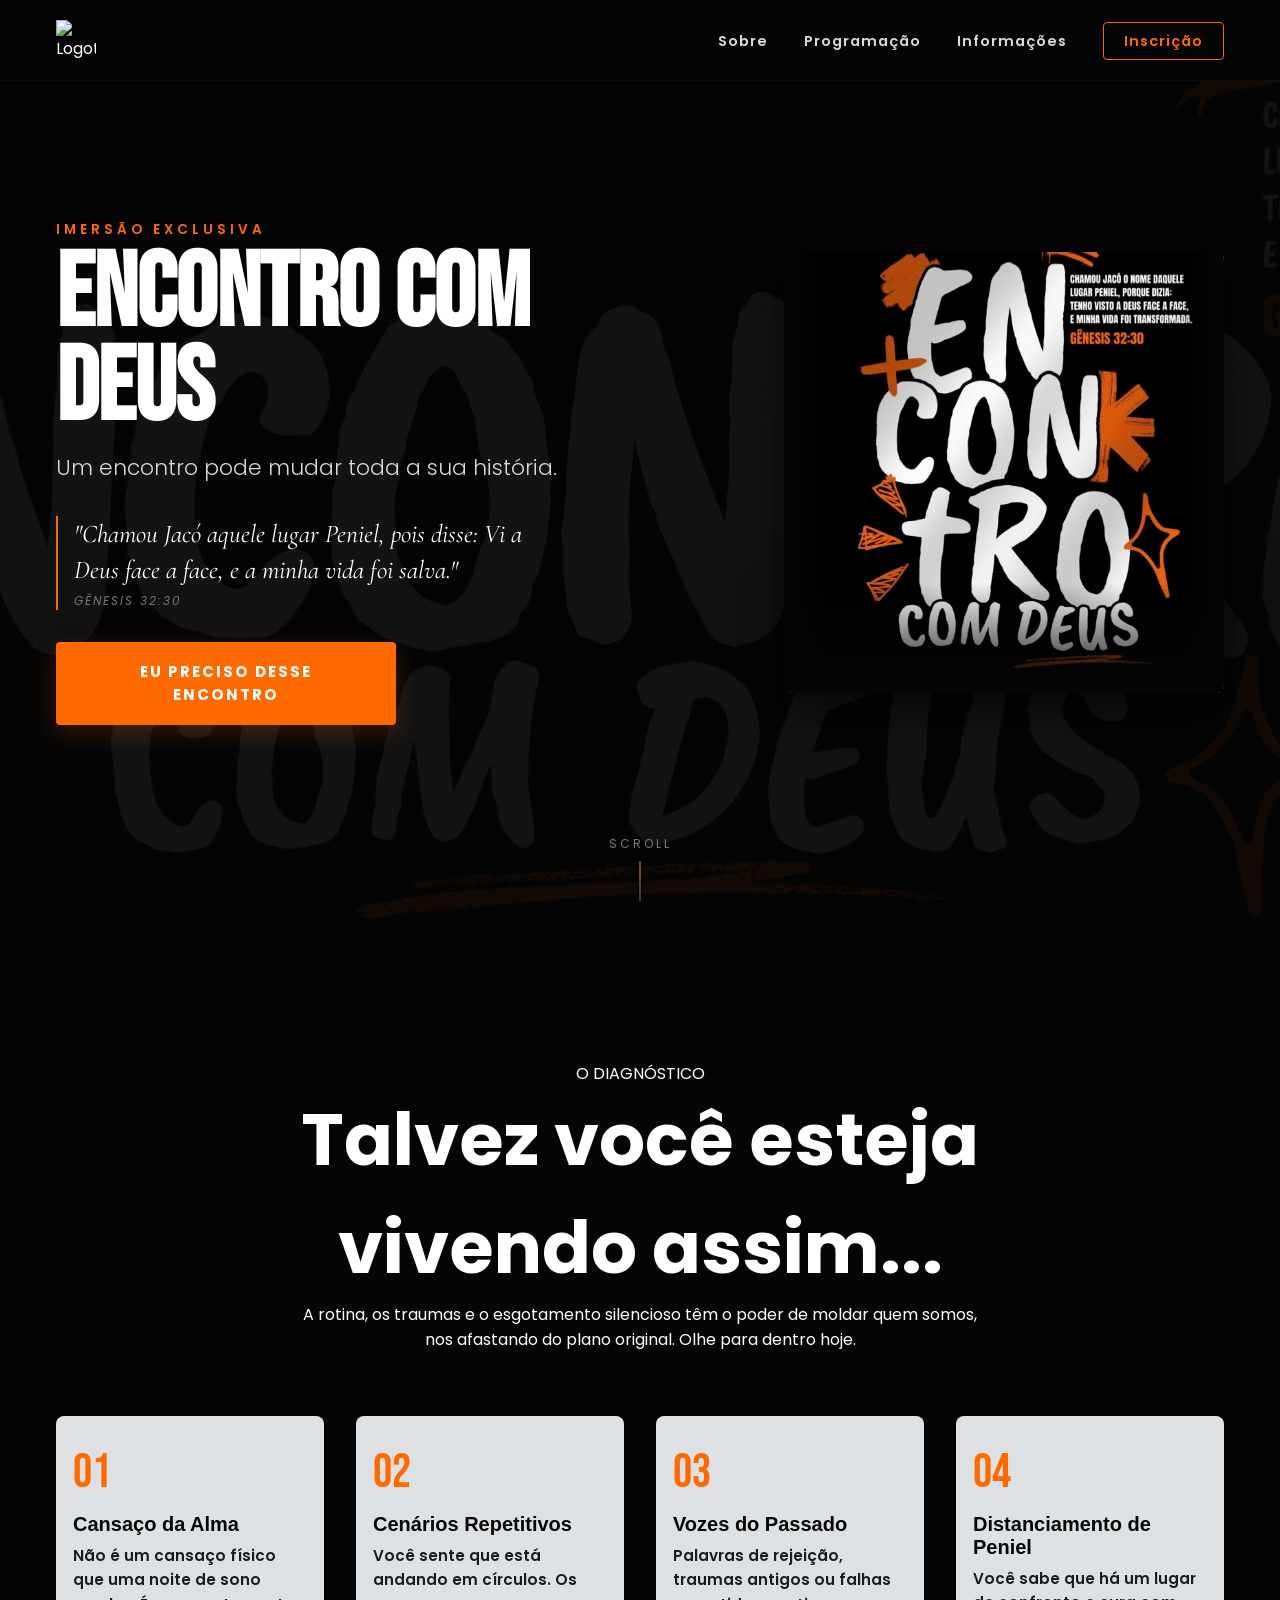
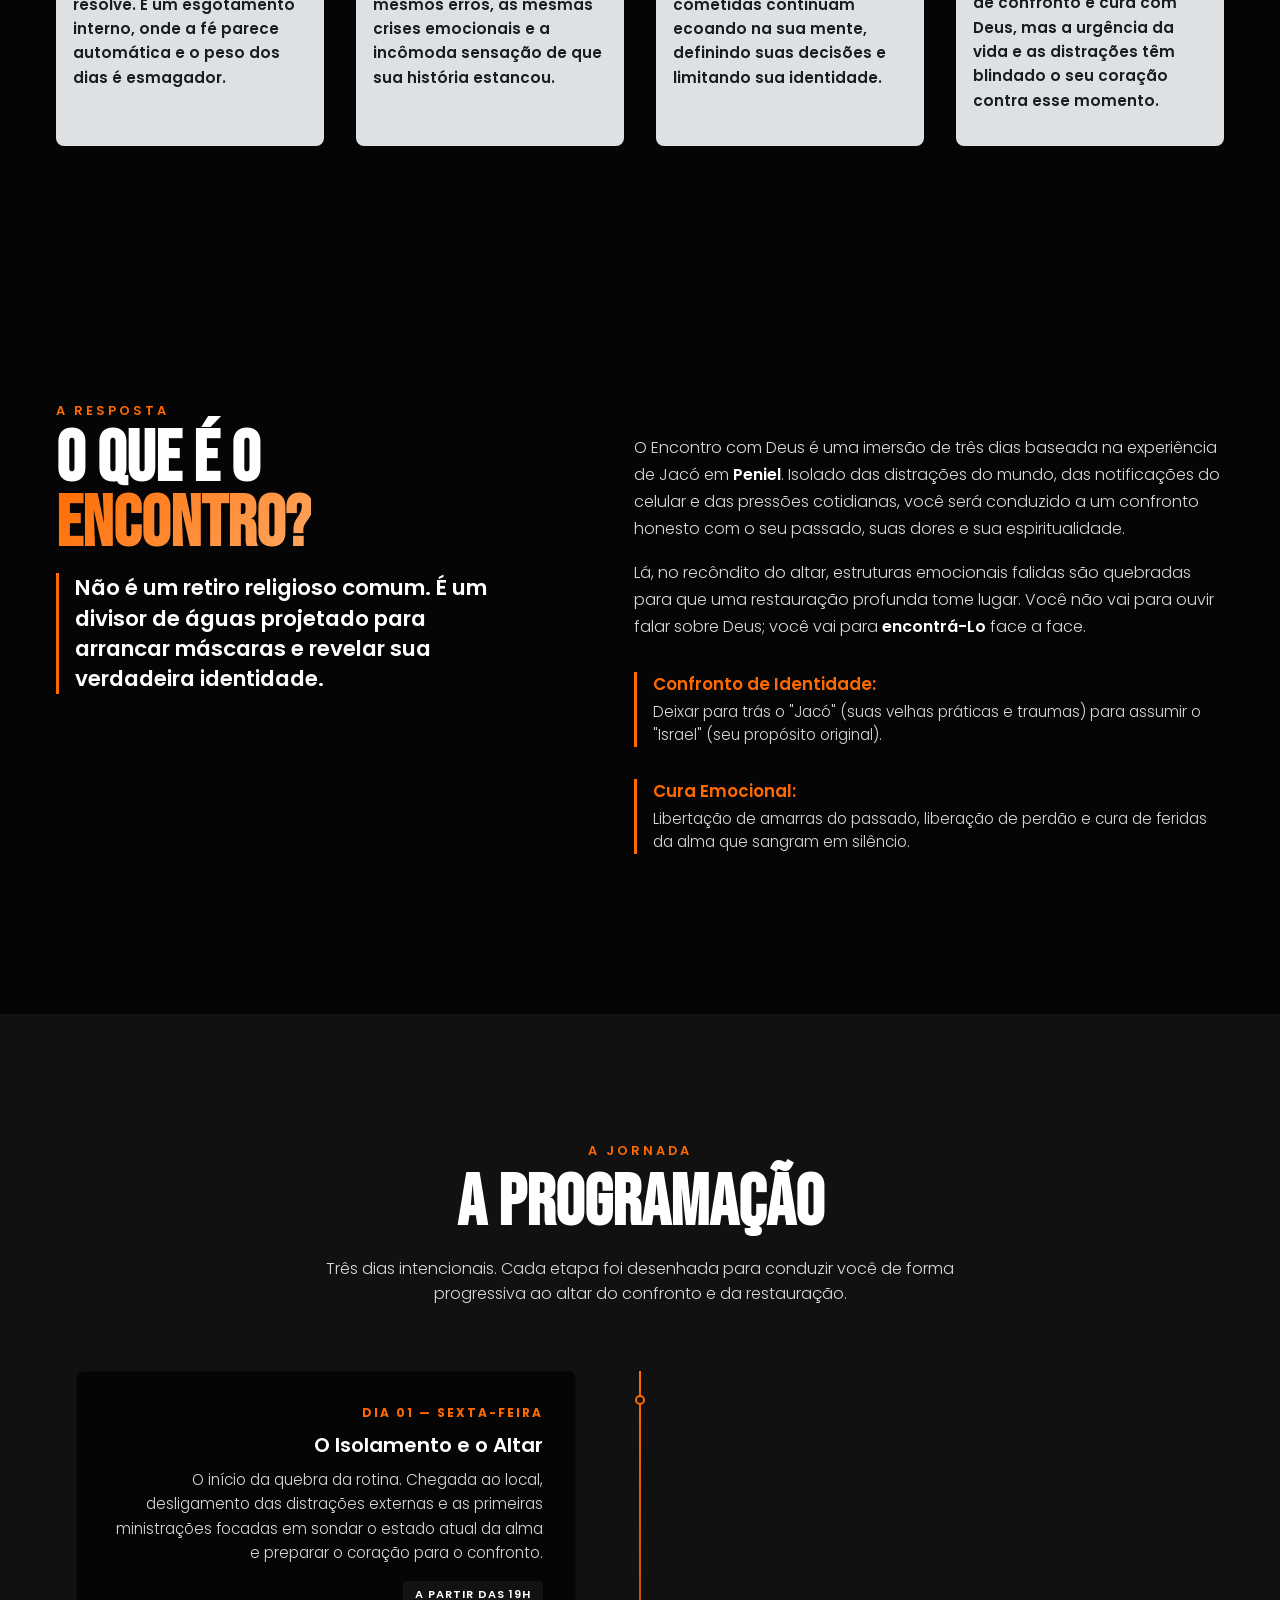
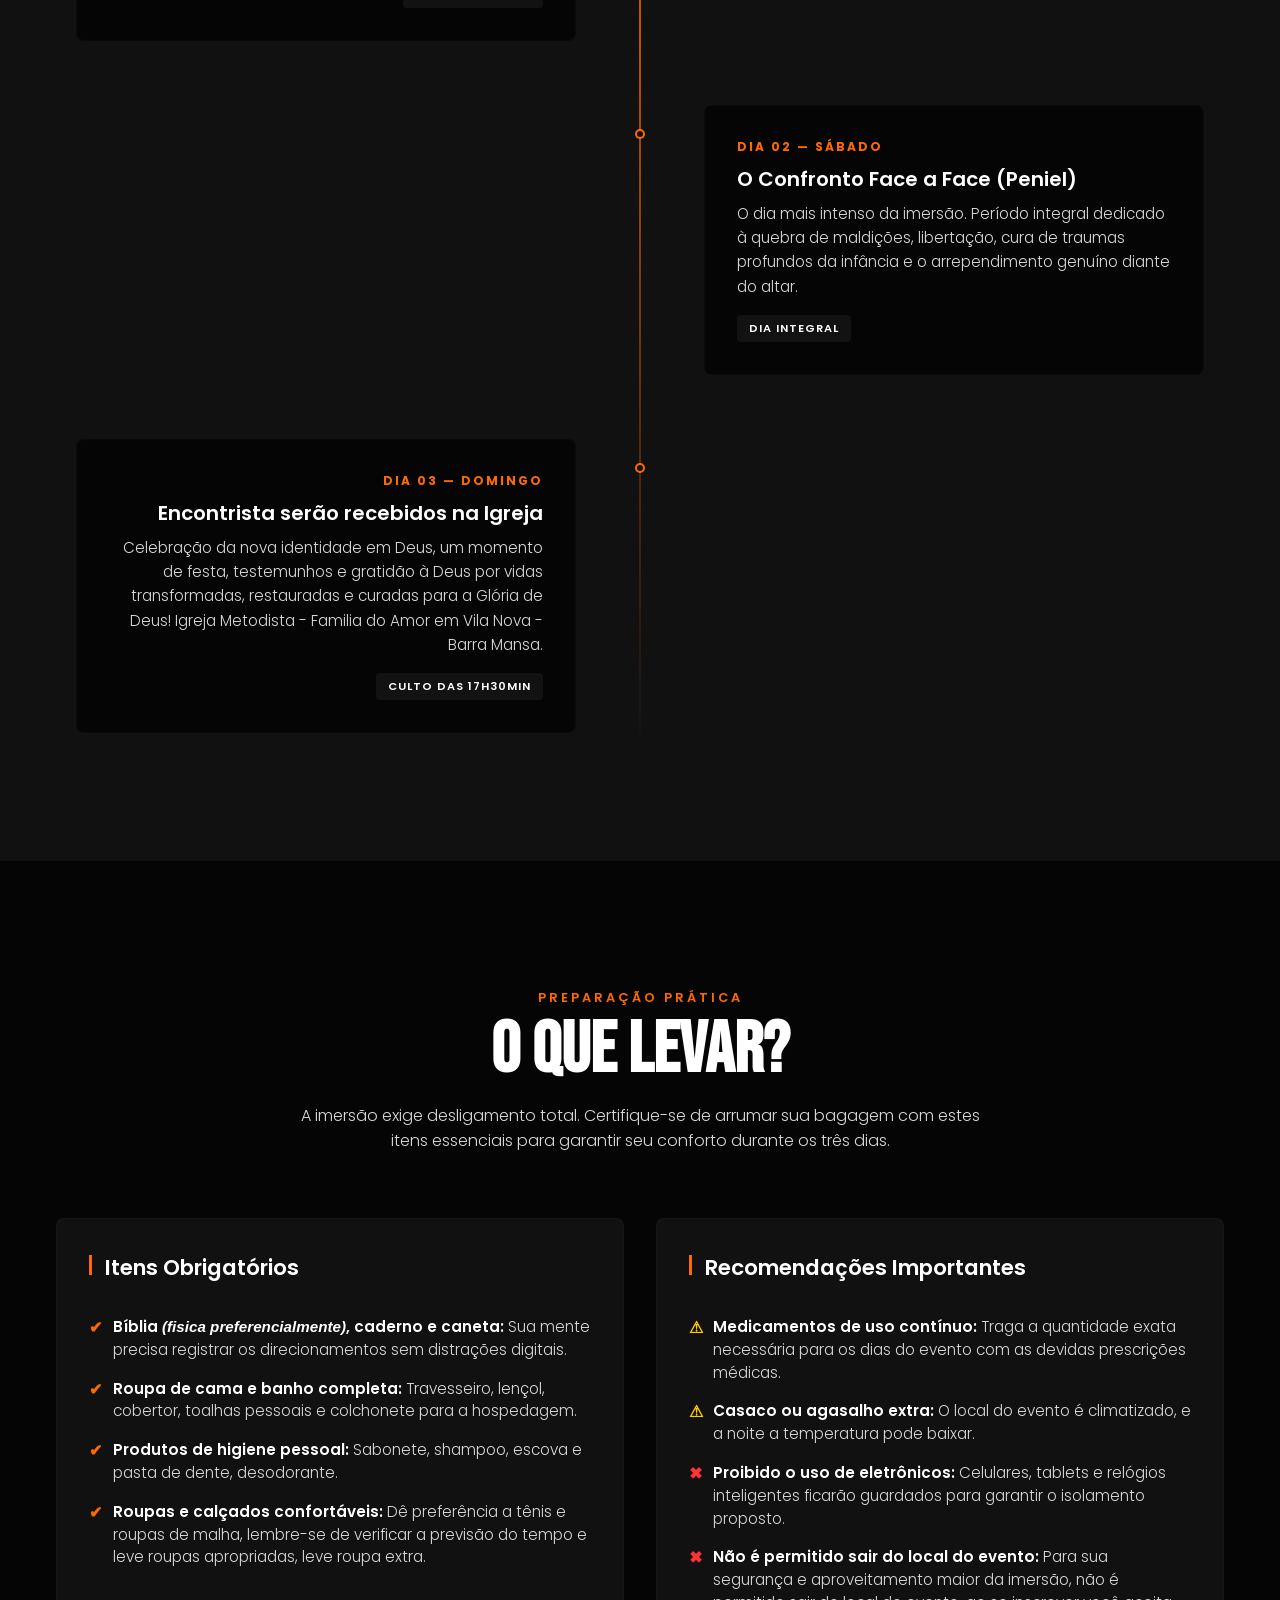
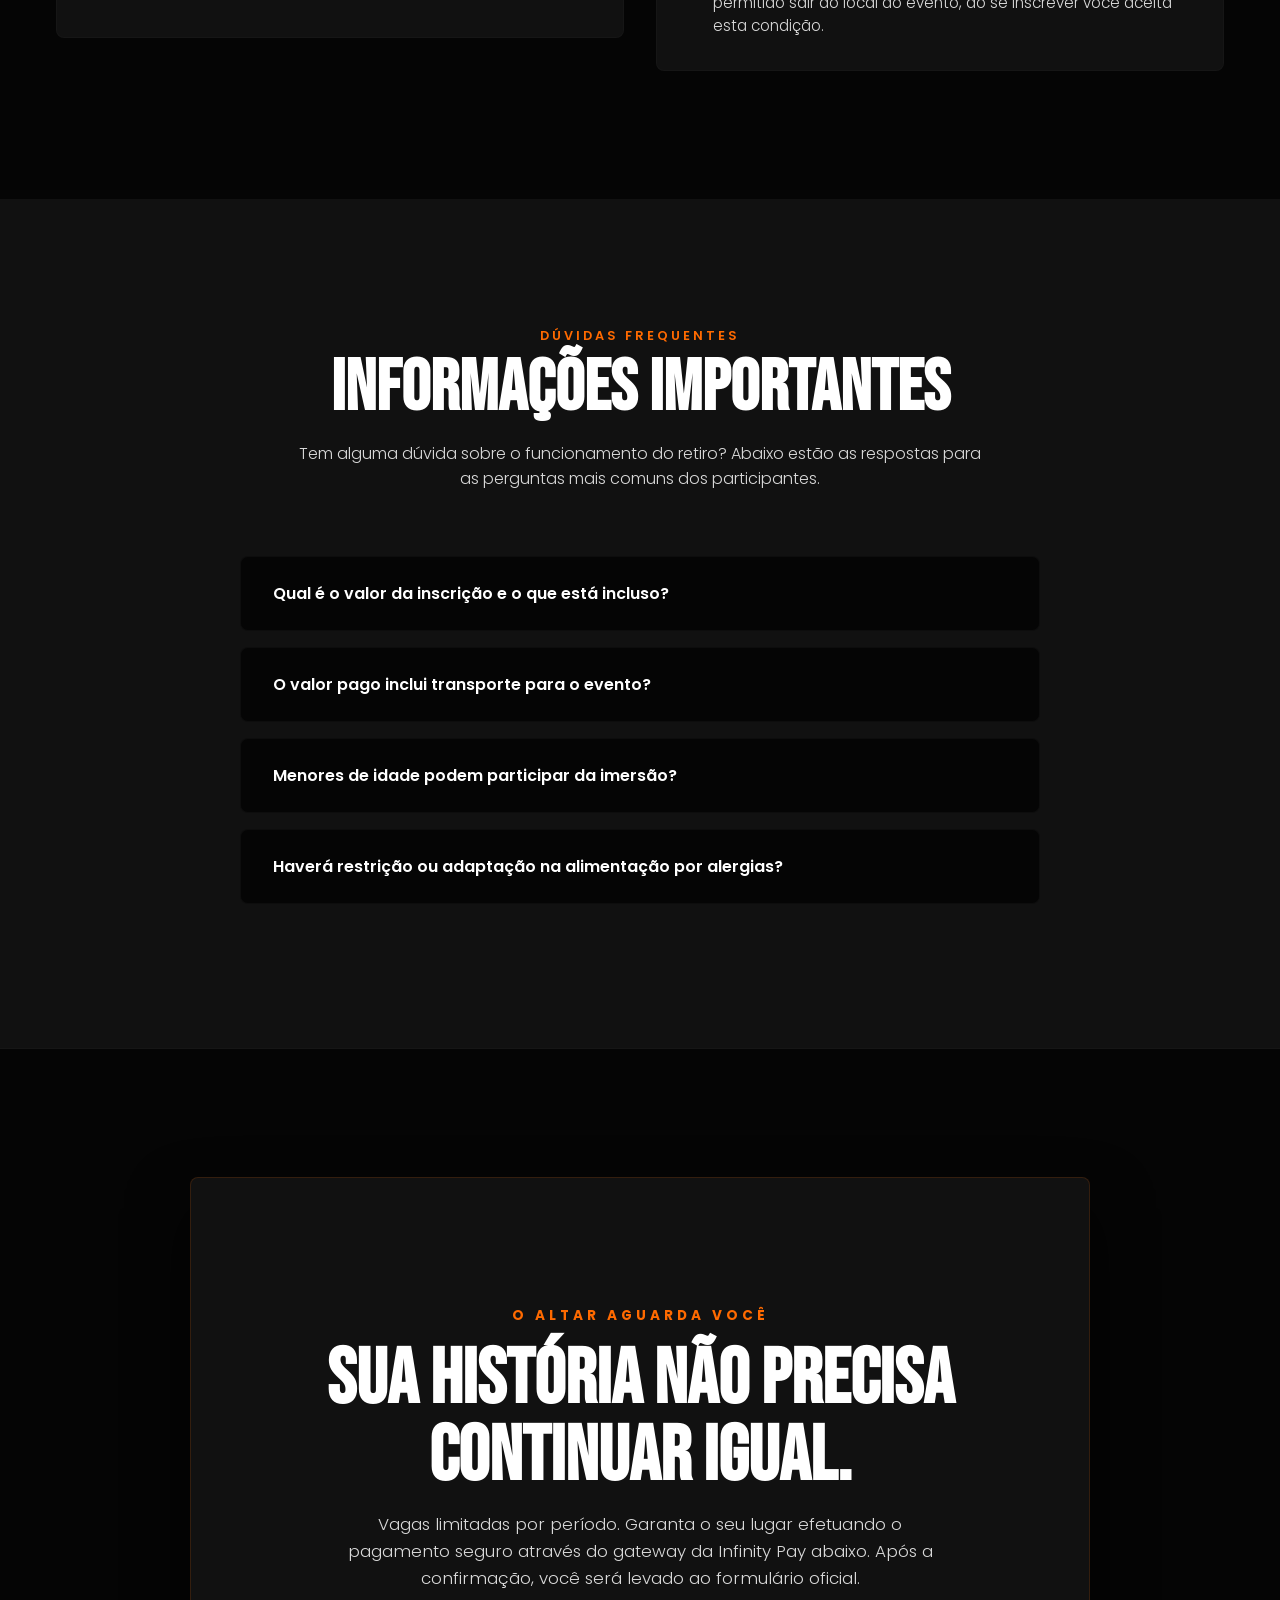
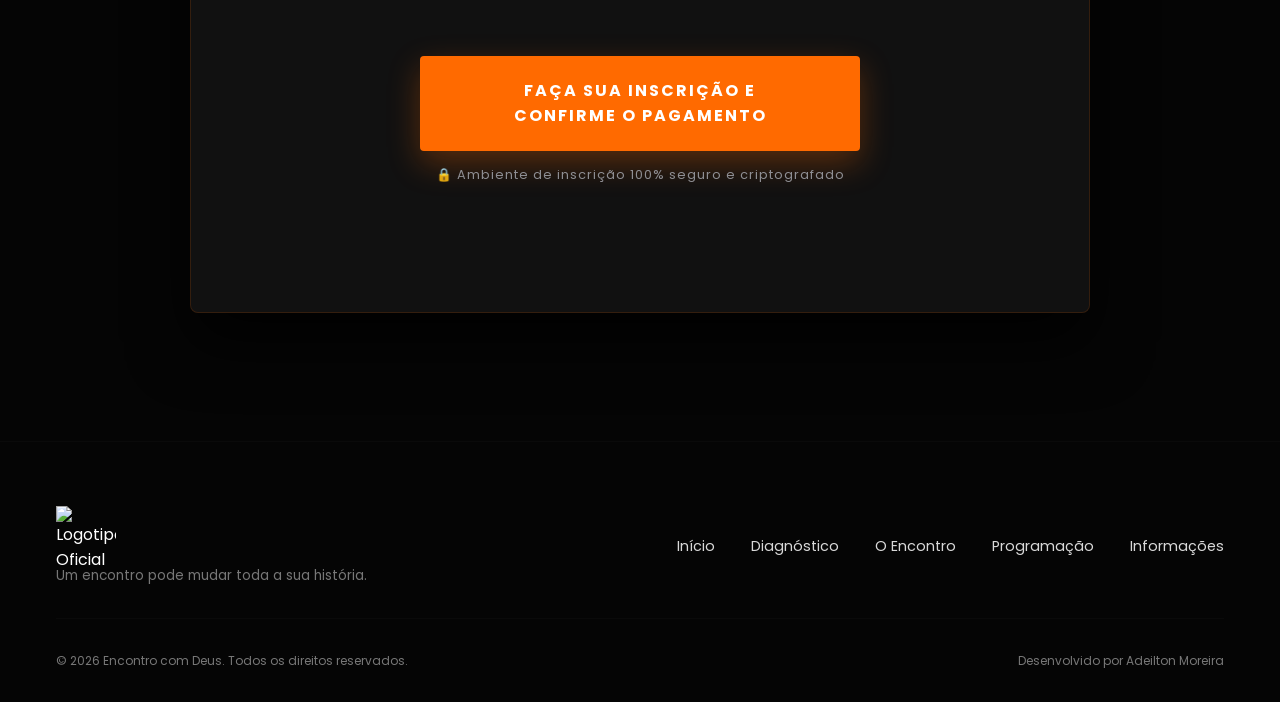
==== commit 5d70cde1: "Update print statement from 'Hello' to 'Goodbye'" ====
--- a/index.html
+++ b/index.html
@@ -9,15 +9,33 @@
     <link rel="stylesheet" href="css/variables.css">
     <link rel="stylesheet" href="css/style.css">
     <link rel="stylesheet" href="css/responsive.css">
+	
+				<!-- Google tag (gtag.js) -->
+			<script async src="https://www.googletagmanager.com/gtag/js?id=G-MKJ11E8WSN"></script>
+			<script>
+				window.dataLayer = window.dataLayer || [];
+				function gtag(){dataLayer.push(arguments);}
+				gtag('js', new Date());
+				gtag('config', 'G-MKJ11E8WSN');
+
+			</script>
+	
 </head>
 <body>
 
     <header class="main-header">
         <div class="header-container">
             
-            <a href="#" class="logo-container">
+            <!-- <a href="#" class="logo-container">
                 <span class="logo-text">PENIEL</span>
-            </a>
+            </a> -->
+
+		<!-- TOPO: Procure pela classe .logo ou onde está a palavra PENIEL e ajuste assim: -->
+			<div class="logo-container">
+			<!-- <a href="#home" class="logo">PENIEL</a> -->
+				<img src="img/logo_imvnbranco.png" alt="Logotipo Oficial" class="logo-img-topo" width="40" height="40" loading="eager">
+			</div>
+
 
             <button class="menu-toggle" aria-label="Abrir menu de navegação" aria-expanded="false">
                 <span class="hamburger"></span>
@@ -78,7 +96,7 @@
             <div class="pain-container">
                 
                 <header class="pain-header-block">
-                    <span class="pain-badge">O Diagnóstico</span>
+                    <span class="pain-badge">O DIAGNÓSTICO</span>
                     <h2 class="pain-title">Talvez você esteja vivendo assim...</h2>
                     <p class="pain-lead">
                         A rotina, os traumas e o esgotamento silencioso têm o poder de moldar quem somos, nos afastando do plano original. Olhe para dentro hoje.
@@ -128,7 +146,7 @@
             <div class="about-container">
                 
                 <div class="about-concept">
-                    <span class="about-badge">A Resposta</span>
+                    <span class="about-badge">A RESPOSTA</span>
                     <h2 class="about-title">O que é o <br><span class="text-gradient">Encontro?</span></h2>
                     <p class="about-highlight">
                         Não é um retiro religioso comum. É um divisor de águas projetado para arrancar máscaras e revelar sua verdadeira identidade.
@@ -397,10 +415,13 @@
         <div class="footer-container">
             
             <div class="footer-top">
-                <div class="footer-brand">
-                    <span class="footer-logo">PENIEL</span>
-                    <p>Um encontro pode mudar toda a sua história.</p>
-                </div>
+                <!-- RODAPÉ: Substitua o bloco .footer-brand por este: -->
+			<div class="footer-brand">
+				<!-- <span class="footer-logo">PENIEL</span> -->
+				<!-- Logotipo Centralizado no Rodapé -->
+				<img src="img/logo_imvnbranco.png" alt="Logotipo Oficial" class="logo-img-rodape" width="60" height="60" loading="lazy">
+				<p>Um encontro pode mudar toda a sua história.</p>
+			</div>
                 
                 <nav class="footer-nav" aria-label="Navegação do rodapé">
                     <ul>
@@ -437,4 +458,4 @@
 
     <script src="js/script.js"></script>
 </body>
-</html>+</html>
